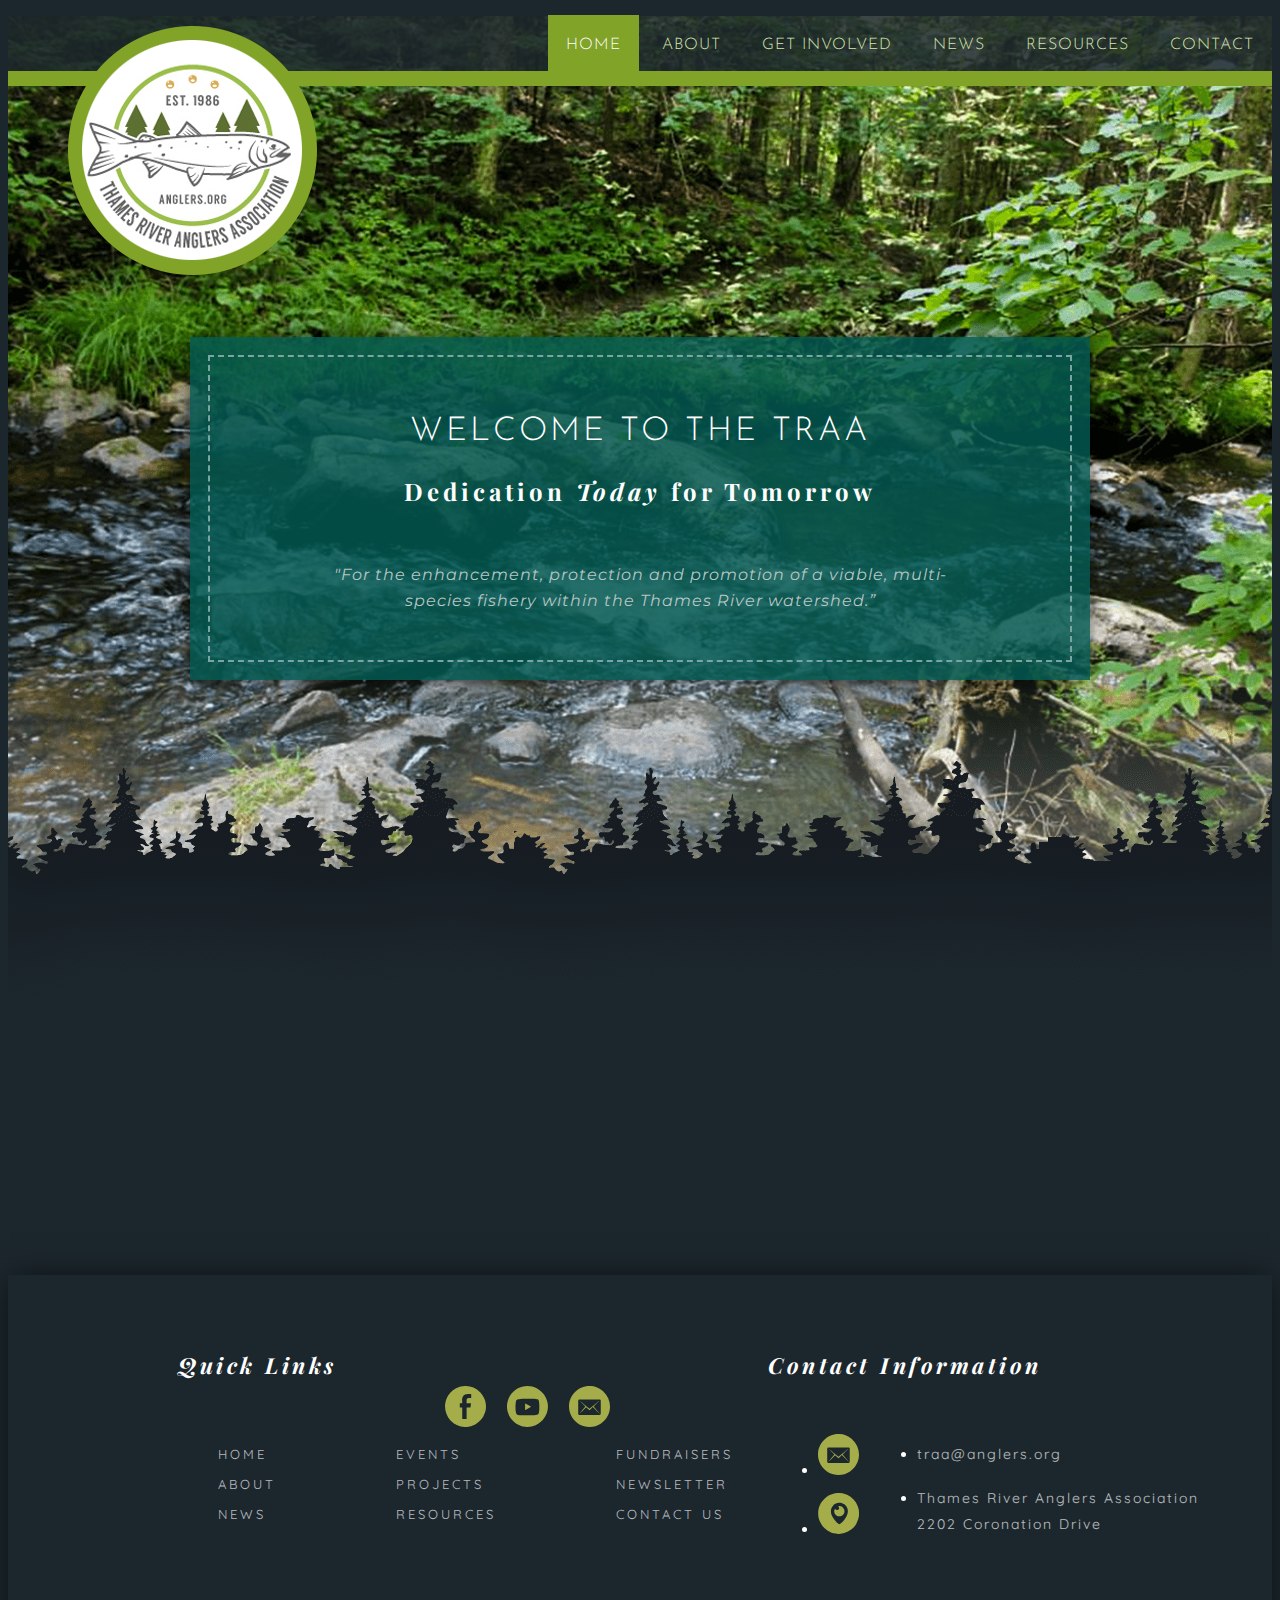
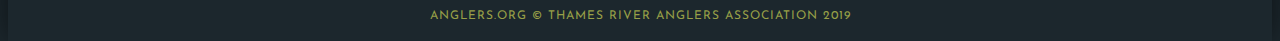
==== index.html @ 7fd0e1c6 "Merge pull request #3 from katehmay/dev.km.headerstyle" ====
<!DOCTYPE html>
<html lang="en">
<head>
  <meta charset="UTF-8">
  <meta name="viewport" content="width=device-width, initial-scale=1.0">
  <meta http-equiv="X-UA-Compatible" content="ie=edge">
  <title>Thames Rives Anglers Association</title>
  <link rel="stylesheet" href="css/reset.css">
  <link href="https://fonts.googleapis.com/css?family=Josefin+Sans:300,400|Montserrat:300,300i|Playfair+Display:400,400i|Quicksand&display=swap" rel="stylesheet">
  <link rel="stylesheet" href="css/main.css">
</head>
<body>
  <main id="wrapper">
    <header id="index-head">
      <div id="logo">
        <a href="index.html"><img src="images/anglers-logo.png" alt="Anglers logo"></a>
      </div>
      <nav id="mainnav">
        <ul>
          <li><a href="index.html" class="selected">HOME</a><li>
          <li><a href="about.html">ABOUT</a><li>
          <li><a href="get-involved.html">GET INVOLVED</a><li>
          <li><a href="news.html">NEWS</a><li>
          <li><a href="resources.html">RESOURCES</a><li>
          <li><a href="contact.html">CONTACT</a><li>
        </ul>
      </nav>

      <section id="tagline" class="clear">
        <article id="tagline-info">
          <h1>WELCOME TO THE TRAA</h1>
          <h2>Dedication <span class="h2-italics">Today</span> for Tomorrow</h2>
          <aside id="tag-body">
            <p>"For the enhancement, protection and promotion of a viable,
            multi-species fishery within the Thames River watershed.”</p>
          </aside>
        </article>
      </section>
    </head>

    <section id="nextdiv">
      <p class="hidden">
        DELETE MEEEEEEE  
      </p>
    </section>


    <footer id="footer" class="clear">
      <section id="footer-info">
        <section id="quicklinks">
          <h3>Quick Links</h3>
          <nav id="sub-social">
            <ul>
              <li><a href="https://www.facebook.com/groups/4TRAA/about/" target="_blank"><img src="images/social/sm-facebook.svg" alt="go to facebook page" width="41" height="41"></a></li>
              <li><a href="https://www.youtube.com/channel/UCSuwqQ-HzLQw-gylALz5YkA" target="_blank"><img src="images/social/sm-youtube.svg" alt="go to youtube page" width="41" height="41"></a></li>
              <li><a href="mailto: traa@anglers.org" target="_blank"><img src="images/social/sm-email.svg" alt="email us" width="41" height="41"></a></li>
            </ul>
          </nav>
          <nav id="sub-nav">
            <div id="sub-nav-1">
              <ul>
                <li><a href="index.html">HOME</a></li>
                <li><a href="about.html">ABOUT</a></li>
                <li><a href="news.html">NEWS</a></li>
              </ul>
            </div>
            <div id="sub-nav-2">
              <ul>
                <li><a href="#">EVENTS</a></li>
                <li><a href="get-involved.html">PROJECTS</a></li>
                <li><a href="resources.html">RESOURCES</a></li>
              </ul>
            </div>
            <div id="sub-nav-3">
              <ul>
                <li><a href="#">FUNDRAISERS</a></li>
                <li><a href="#">NEWSLETTER</a></li>
                <li><a href="contact.html">CONTACT US</a></li>
              </ul>
            </div>
          </nav>
        </section>
        <section id="sub-contact">
          <h3>Contact Information</h3>
          <div id="sub-contact-0">
            <div id="sub-contact-1">
              <ul>
                <li><a href="mailto: traa@anglers.org" target="_blank"><img src="images/social/sm-email.svg" height="41" width="41"></a></li>
                <li><a href="https://www.google.com/maps/place/790+Southdale+Rd+E,+London,+ON+N6E+1A8/@42.9455737,-81.2215785,17z/data=!3m1!4b1!4m5!3m4!1s0x882ef3b01c9e9983:0x84558efdb9f3a3a1!8m2!3d42.9455737!4d-81.2193898" target="blank"><img src="images/social/sm-address.svg" height="41" width="41"></a></li>
              </ul>
            </div>
            <div id="sub-contact-2">
              <ul>
                <li><p>traa@anglers.org</p></li>
                <li><p>Thames River Anglers Association<br>2202 Coronation Drive</p></li>
              </ul>
            </div>
          </div>
        </section>
      </section>
      <section id="copyright" class="clear">
        <p>ANGLERS.ORG © THAMES RIVER ANGLERS ASSOCIATION 2019</p>
      </section>

    </footer>
  </main>
  <script src="js/main.js"></script>
</body>
</html>
---- css/main.css ----
@import url('https://fonts.googleapis.com/css?family=Josefin+Sans:300,400|Montserrat:300,300i|Playfair+Display:400,400i|Quicksand&display=swap');

/*      DEFAULT STYLING      */

body{
font-family: 'Quicksand', sans-serif;
font-size:16px;
letter-spacing:1px;
line-height:26px;
background-color:#1c272d;
}

.hidden{
  visibility:hidden;
}

.clear {
  content: "";
  display: table;
  clear: both;
}

#wrapper{
  width:100%;
}

/*      MAIN TYPOGRAPHY STYLING      */

h1{
  text-align:center;
  font-family: 'Josefin Sans', sans-serif;
  color:#fff;
  font-size:33px;
  letter-spacing:3px;
  font-weight:300;
  padding-bottom:3px;
}

h2{
  text-align:center;
  font-family: 'Playfair Display', serif;
  font-size:24px;
  line-height:32px;
  letter-spacing:4px;
  color:#fff;
  padding-top:5px;
  padding-bottom:35px;
}

.h2-italics{font-style:italic;}

h3{
  font-family: 'Playfair Display', serif;
  color:#fff;
  font-size:22px;
  letter-spacing:3.5px;
  font-style:italic;
}

.drop-cap{
  font-family: 'Playfair Display', serif;
  color:#6a757b;
  font-size:88px;
  line-height:70px;
  float:left;
  margin:0 10px 0 0;
}

#mainnav a, #mainnav a:visited{
  font-family:'Josefin Sans', sans-serif;
  font-weight:300;
  color:#d8e7af;
  text-decoration:none;
  padding-top:22px;
  padding-bottom:18px;
  padding-left:18px;
  padding-right:18px;
  margin:0;
}

#mainnav a:hover{
  color:#fff;
  background-color:rgba(129, 163, 40, .65);
  transition: 0.5s;
}

#mainnav a.selected{
  color:#fff;
  background-color:#81a328;
}

#sub-nav a{
  text-decoration:none;
  font-size:13px;
  letter-spacing:3px;
  line-height:30px;
  color:#dfdfe0;
  opacity:0.8;
}

#sub-nav a:hover{
  opacity:1;
  transition:0.5s
}

/*      HEADER STYLING      */

#index-head{
  background-image:url('../images/index-header-img.png');
  background-position: center;
  background-repeat: no-repeat;
  background-size: cover;
  height:1055px;
}

#other-head{
  background-image:url('../images/other-header-img.png');
  background-position: center;
  background-repeat: no-repeat;
  background-size: cover;
  height:813px;
}

#logo{
  margin-top:10px;
  margin-left:60px;
  margin-bottom:55px;
  float:left;
}
#mainnav{
  height:55px;
  background-color: rgba(28, 39, 45, .85);
  border-bottom-style: solid;
  border-bottom-width:15px;
  border-bottom-color:#81a328;
}

#mainnav ul{
  text-align:right;
  padding-top:14px;
  padding-bottom:11px;
}

#mainnav li{
  display:inline;
}

#tagline{
  margin:0 auto;
  height:265px;
  width:900px;
  margin-bottom:95px;
  background-color:rgb(2, 87, 80, .85);
  -webkit-box-shadow: 0px 0px 20px -2px rgba(0,0,0,0.8);
  -moz-box-shadow: 0px 0px 20px -2px rgba(0,0,0,0.8);
  box-shadow: 0px 0px 20px -2px rgba(0,0,0,0.8);
}

#tagline-info{
  margin:18px;
  padding-top:40px;
  border-style:dashed;
  border-width:2px;
  border-color:#7aa5a2;
}

#tag-body{
  font-family:'Montserrat', sans-serif;
  font-style:italic;
  color:#b9c7c4;
  margin:0 auto;
  width:675px;
  text-align:center;
  padding-bottom:30px;
}

#nextdiv{
  height:500px;
}

#footer{
  width:100%;
  height:325px;
  background-color:#1c272d;
  -webkit-box-shadow: 0px 0px 30px -2px rgba(0,0,0,0.6);
  -moz-box-shadow: 0px 0px 30px -2px rgba(0,0,0,0.6);
  box-shadow: 0px 0px 30px -2px rgba(0,0,0,0.6);
}

#footer-info{  display:flex; }

#quicklinks{
  width:440px;
  margin-left:170px;
  margin-top:55px;
}

#sub-social{
  margin-top:-30px;
  float:right;
}

#sub-social li{
  display:inline;
  padding-right:8px;
  padding-left:8px;
}

#sub-social a:hover, #sub-contact a:hover{
  opacity:0.5;
  transition:0.5s;
}

#sub-nav{
  margin-top:45px;
  display:flex;
}

#sub-nav li{
  display:inline;
}

#sub-nav-1, #sub-nav-2{
  padding-right:80px;
}

#sub-contact{
  margin-top:55px;
  margin-left:150px;
}

#sub-contact-0{
  display:flex;
}

#sub-contact p{
  opacity:0.7;
}

#sub-contact-1 ul{
  margin-top:34px;
  margin-left:10px;
}
#sub-contact-0 ul{
  font-size:14px;
  letter-spacing:2px;
  color:#fff;
}

#sub-contact-2 ul{
  margin-top:41px;
  margin-left:18px;
}
#sub-contact-1 li{
  margin-bottom:10px;
}
#sub-contact-2 li{
  margin-bottom:18px;
}

#copyright{
  margin:0 auto;
  margin-top:35px;
  text-align:center;
  width:900px;
  font-family:'Josefin Sans', sans-serif;
  font-size:12px;
  color:#a5ad4b;
  opacity:0.9;
}
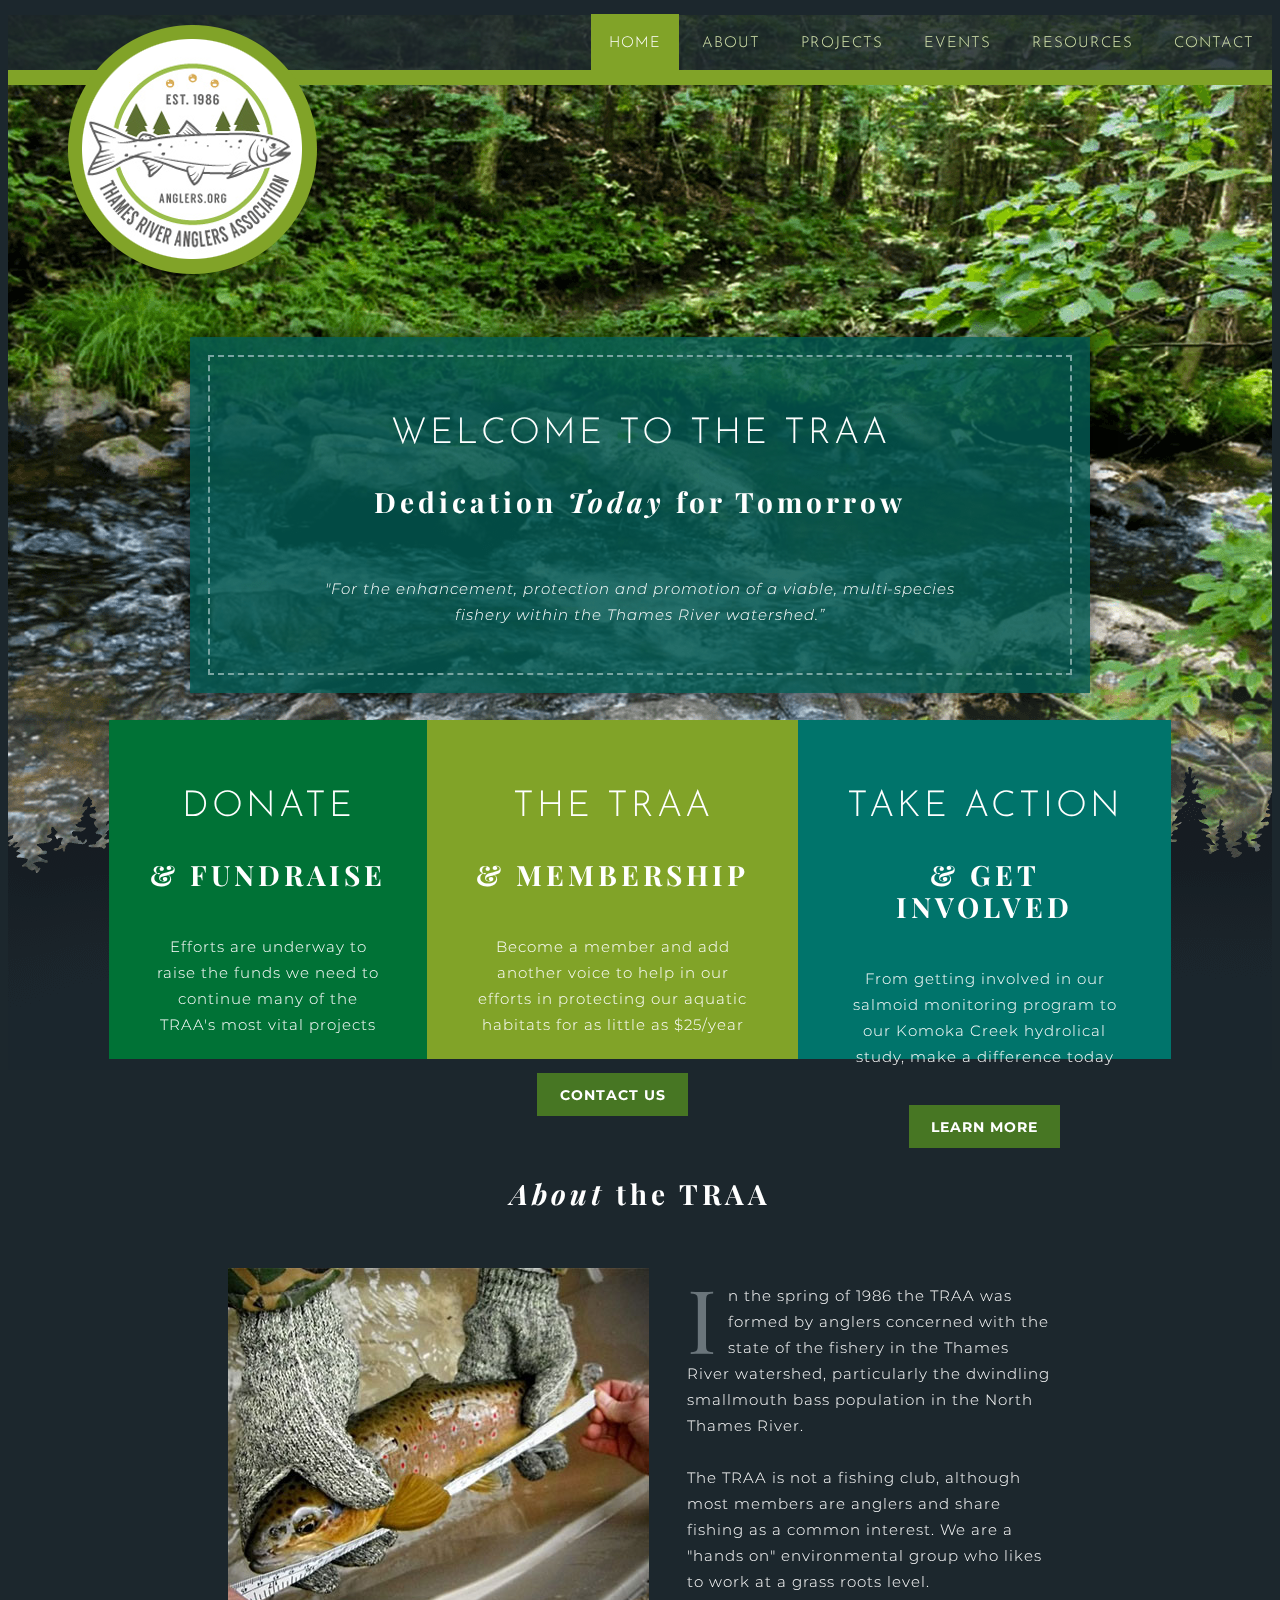
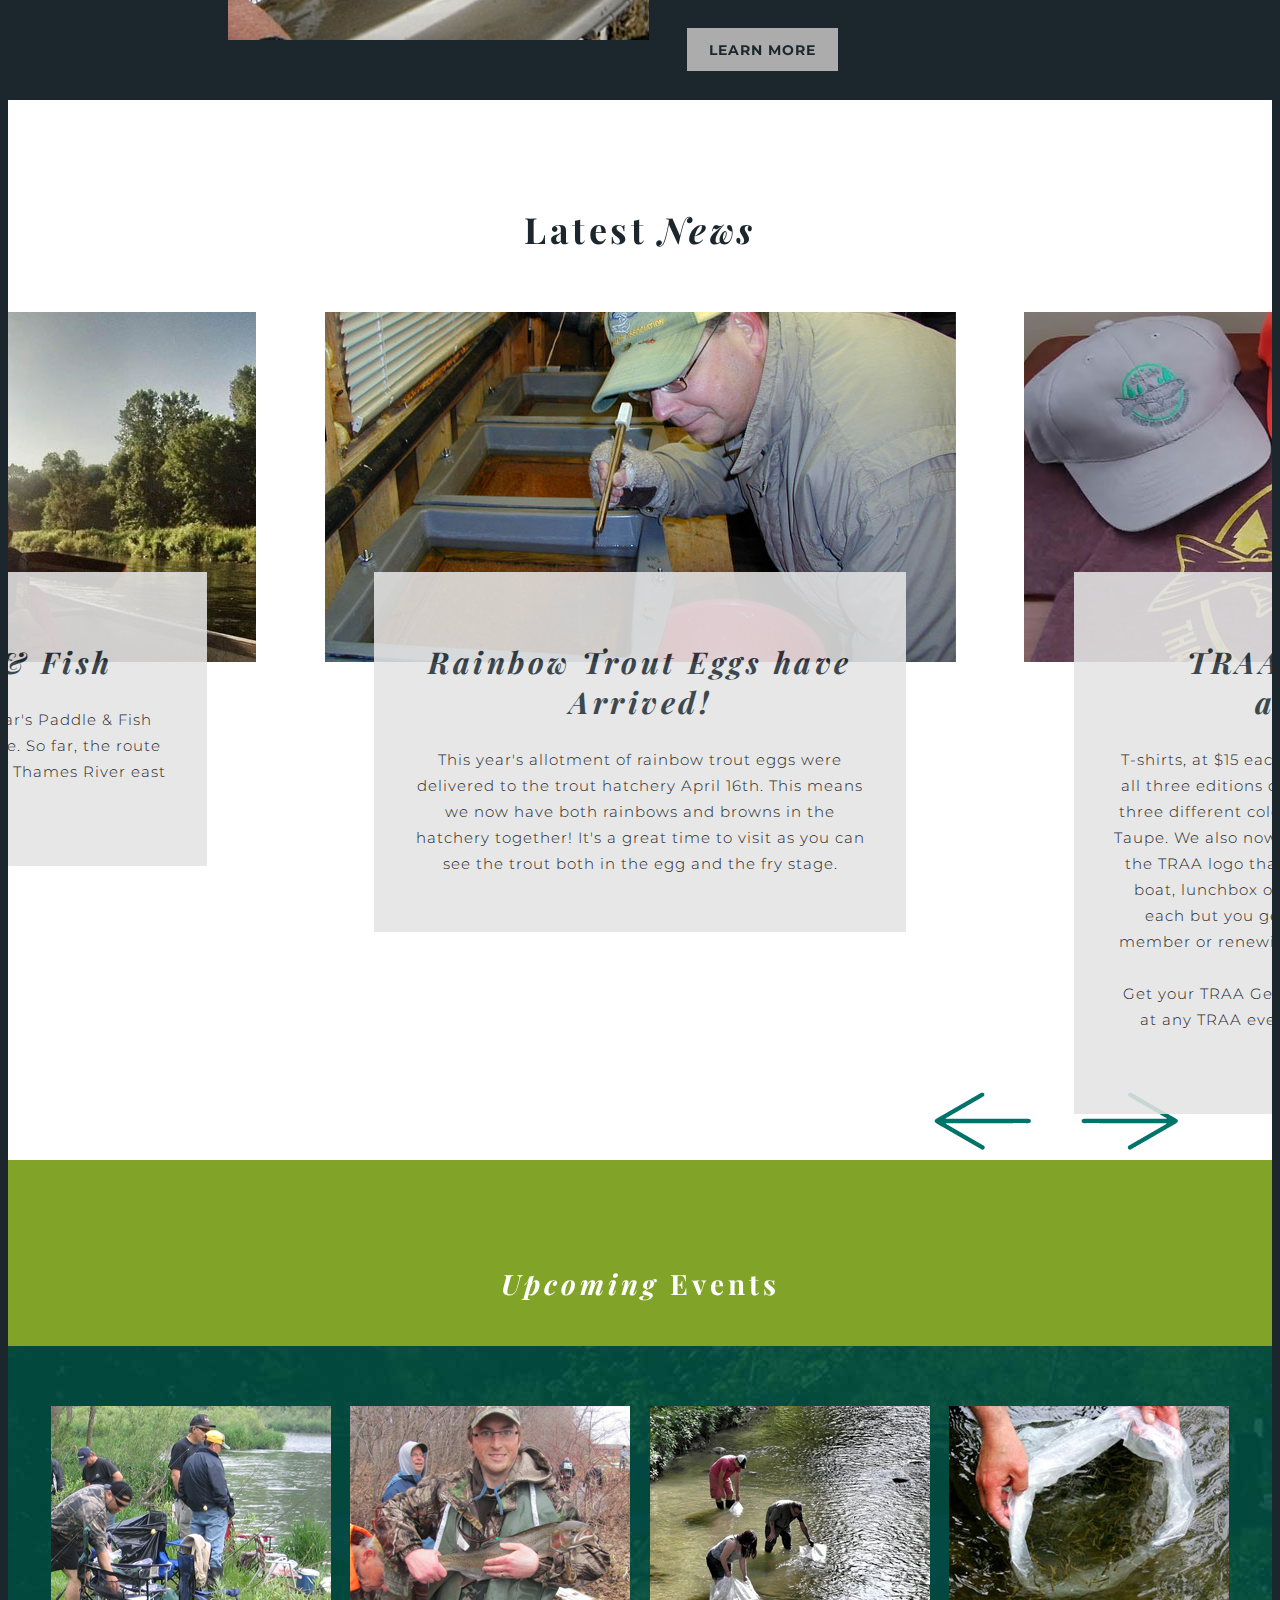
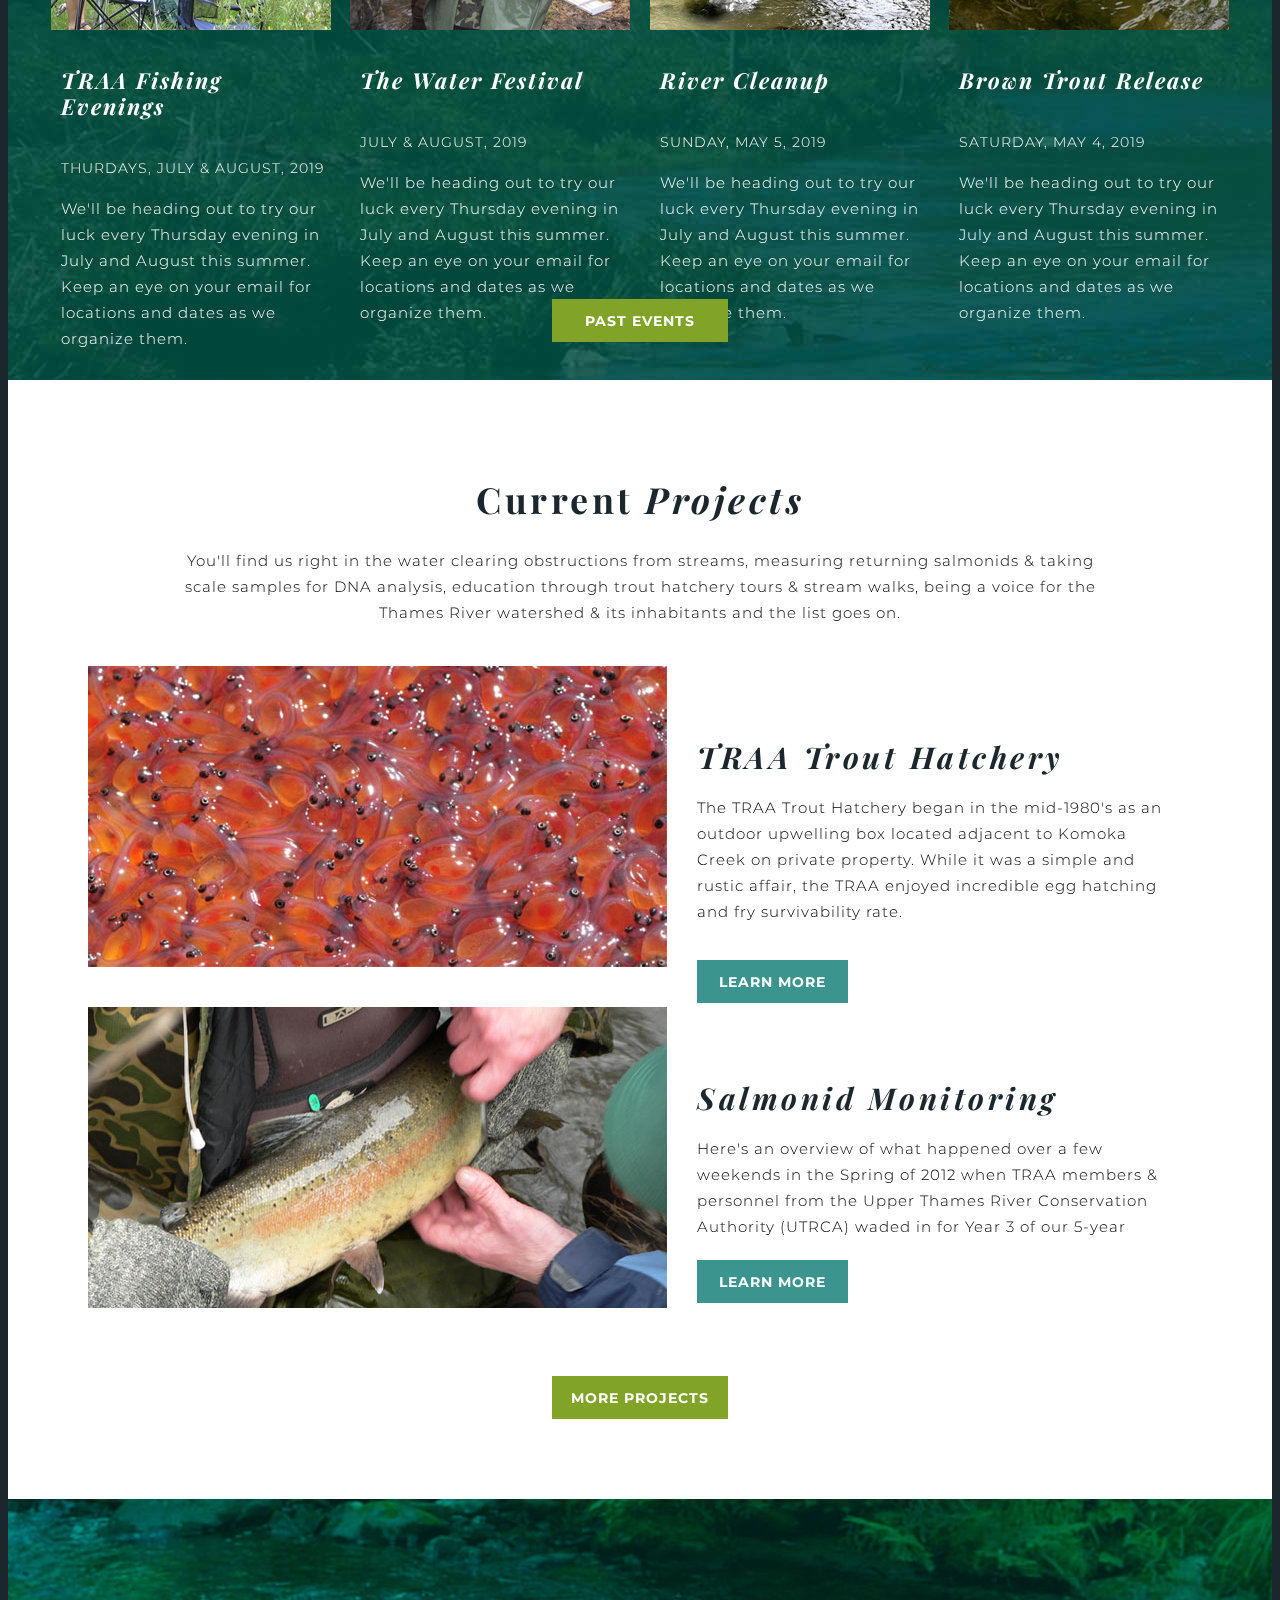
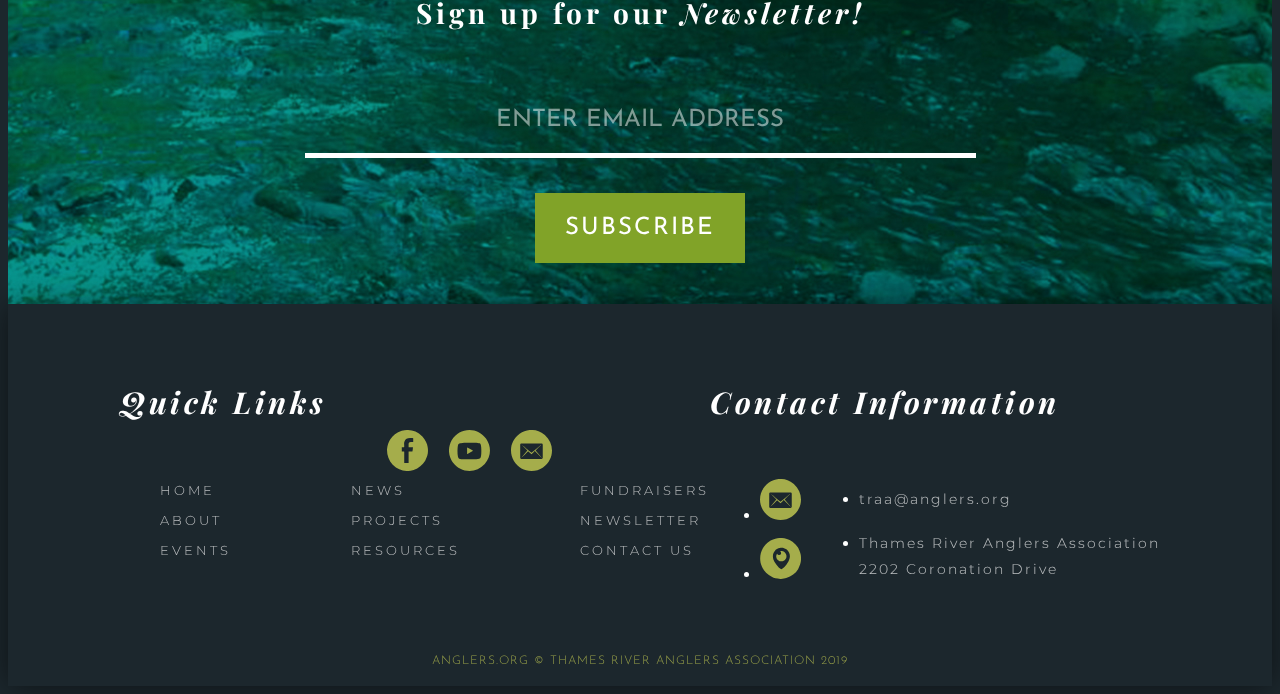
==== commit c67f79b7: "Coded the Index page" ====
--- a/index.html
+++ b/index.html
@@ -4,70 +4,284 @@
   <meta charset="UTF-8">
   <meta name="viewport" content="width=device-width, initial-scale=1.0">
   <meta http-equiv="X-UA-Compatible" content="ie=edge">
-  <title>Thames Rives Anglers Association</title>
+  <title>Thames River Anglers Association</title>
   <link rel="stylesheet" href="css/reset.css">
-  <link href="https://fonts.googleapis.com/css?family=Josefin+Sans:300,400|Montserrat:300,300i|Playfair+Display:400,400i|Quicksand&display=swap" rel="stylesheet">
+  <link href="https://fonts.googleapis.com/css?family=Josefin+Sans:300,400|Montserrat:300,300i,400|Playfair+Display:400,400i&display=swap" rel="stylesheet">
   <link rel="stylesheet" href="css/main.css">
-</head>
+</head> 
+
 <body>
   <main id="wrapper">
-    <header id="index-head">
-      <div id="logo">
-        <a href="index.html"><img src="images/anglers-logo.png" alt="Anglers logo"></a>
-      </div>
-      <nav id="mainnav">
-        <ul>
-          <li><a href="index.html" class="selected">HOME</a><li>
-          <li><a href="about.html">ABOUT</a><li>
-          <li><a href="get-involved.html">GET INVOLVED</a><li>
-          <li><a href="news.html">NEWS</a><li>
-          <li><a href="resources.html">RESOURCES</a><li>
-          <li><a href="contact.html">CONTACT</a><li>
+    <h1 class="hidden">Thames River Anglers Association</h1>
+    <div id="index-header-wrapper">
+      <header id="index-head">
+        <div id="logo">
+          <a href="index.html"><img src="images/anglers-logo.png" alt="Anglers logo"></a>
+        </div>
+        
+        <nav id="mainnav">
+        <h1 class="hidden">Navigation</h1>
+         <ul>
+          <li><a href="index.html" class="selected">HOME</a></li>
+          <li><a href="about.html">ABOUT</a></li>
+          <li><a href="projects.html">PROJECTS</a></li>
+          <li><a href="events.html">EVENTS</a></li>
+          <li><a href="resources.html">RESOURCES</a></li>
+          <li><a href="contact.html">CONTACT</a></li>
         </ul>
       </nav>
 
       <section id="tagline" class="clear">
+        <h1 class="hidden">Welcome Section</h1>
         <article id="tagline-info">
           <h1>WELCOME TO THE TRAA</h1>
           <h2>Dedication <span class="h2-italics">Today</span> for Tomorrow</h2>
-          <aside id="tag-body">
-            <p>"For the enhancement, protection and promotion of a viable,
-            multi-species fishery within the Thames River watershed.”</p>
-          </aside>
-        </article>
-      </section>
-    </head>
-
-    <section id="nextdiv">
-      <p class="hidden">
-        DELETE MEEEEEEE  
-      </p>
-    </section>
-
+              <aside id="tag-body">
+                <h1 class="hidden">TRAA tagline</h1>
+                <p>"For the enhancement, protection and promotion of a viable,
+                multi-species fishery within the Thames River watershed.”</p>
+              </aside>
+          </article>
+      </section>
+      </header>
+    </div>
+    
+    <section id="call-to-action">
+      <h1 class="hidden">Call to Action</h1>
+      <section class="call-to-action-Cont" id="cta-donate">
+          <h1>DONATE</h1>
+          <h2>& FUNDRAISE</h2>
+          <p>Efforts are underway to raise the funds we need to continue many of the TRAA's most vital projects</p>
+        </section>
+
+        <section class="call-to-action-Cont" id="cta-membership">
+          <h1>THE TRAA</h1>
+          <h2>& MEMBERSHIP</h2>
+          <p>Become a member and add another voice to help in our efforts in protecting our aquatic habitats for as little as $25/year</p>
+          <button class="button cta-button">
+            <a href="contact.html">CONTACT US</a>
+          </button>
+       </section>
+
+        <section class="call-to-action-Cont" id="cta-involvement">
+          <h1>TAKE ACTION</h1>
+          <h2>& GET INVOLVED</h2>
+          <p>From getting involved in our salmoid monitoring program to our Komoka Creek hydrolical study, make a difference today</p>
+          <button class="button cta-button">
+            <a href="projects.html">LEARN MORE</a>
+          </button>
+        </section>
+    </section>
+
+  <section id="about">
+    <h2><span class="h2-italics">About</span> the TRAA</h2>
+    <div class="about-Cont">
+      <div class="about-img">
+        <img src="images/index/index-about-section.jpg" alt="thames river anglers association - fish being measured">
+      </div>
+      <div class="about-txt">
+        <p><span class="drop-cap">I</span>n the spring of 1986 the TRAA was formed by anglers concerned with the state of the fishery in the Thames River watershed, particularly the dwindling smallmouth bass population in the North Thames River.
+
+        <br><br>The TRAA is not a fishing club, although most members are anglers and share fishing as a common interest. We are a "hands on" environmental group who likes to work at a grass roots level.
+        </p>
+
+        <button class="button" id="about-button">
+          <a href="about.html">LEARN MORE</a>
+        </button>
+      </div>
+    </div>
+  </section>
+
+  <section id="news">
+    <h3>Latest <span class="h2-italics">News</span></h3>
+    <div class="news-Container">
+      <section class="news-Content">
+        <div class="news-img">
+          <img src="images/index/index-news-paddle.jpg" alt="TRAA Paddle & Fish">
+        </div>
+        <div class="news-txt">
+          <h4>TRAA Paddle & Fish</h4>
+          <p>We've picked the date for this year's Paddle & Fish but have yet to decide on the route. So far, the route with the most support is the South Thames River east of London.</p>
+        </div>
+      </section>
+
+      <section class="news-Content">
+        <div class="news-img">  
+          <img src="images/index/index-news-trout.jpg" alt="TRAA Rainbow Trout Eggs">
+        </div>
+        <div class="news-txt">
+          <h4>Rainbow Trout Eggs have Arrived!</h4>
+          <p>This year's allotment of rainbow trout eggs were delivered to the trout hatchery April 16th. This means we now have both rainbows and browns in the hatchery together! It's a great time to visit as you can see the trout both in the egg and the fry stage. </p>
+        </div>
+      </section>
+
+      <section class="news-Content">
+        <div class="news-img">
+          <img src="images/index/index-news-merch.jpg" alt="TRAA Merchandise of caps and shirts">
+        </div>
+        <div class="news-txt">
+          <h4>TRAA Gear is now available!</h4>
+          <p>T-shirts, at $15 each, are almost sold out! Meanwhile, all three editions of hats at $15 each, are available in three different colours : Clay Grey, Burnt Orange and Taupe. We also now have some nice stickers featuring the TRAA logo that you can display on your vehicle, boat, lunchbox or wherever you like. These are $2 each but you get one for joining the TRAA as a member or renewing an existing TRAA membership.
+
+          <br><br>Get your TRAA Gear (makes a great Christmas gift!) at any TRAA event, such as this coming General Meeting.</p>
+        </div>
+      </section>
+    </div>
+
+    <section id="news-Navigation">
+      <h1 class="hidden">News Navigation</h1>
+      <div class="leftArrow">
+        <img src="images/arrow-left.png" alt="left arrow">
+      </div>
+      <div class="rightArrow">  
+        <img src="images/arrow-right.png" alt="right arrow">
+      </div>
+    </section>
+  </section>
+
+  
+  <section id="events-home">
+    <h1 class="hidden">Events Section</h1>
+    <section class="events-home-title">
+      <h2><span class="h2-italics">Upcoming</span> Events</h2>
+    </section>
+
+    <div class="events-home-Container">
+      <section class="events-home-Content">
+        <div class="events-home-img">
+          <img src="images/index/index-events-fisheve.jpg" alt="TRAA Fishing Evenings">
+        </div>
+        <h5>TRAA Fishing Evenings</h5>
+        <aside class="events-home-aside">
+          <h1 class="hidden">Aside - Date</h1>
+          THURDAYS, JULY & AUGUST, 2019
+        </aside>
+        <p>We'll be heading out to try our luck every Thursday evening in July and August this summer. Keep an eye on your email for locations and dates as we organize them.</p>
+      </section>
+
+      <section class="events-home-Content">
+        <div class="events-home-img">
+          <img src="images/index/index-events-waterfest.jpg" alt="TRAA man holding fish up">
+        </div>
+        <h5>The Water Festival</h5>
+        <aside class="events-home-aside">
+          <h1 class="hidden">Aside - Date</h1>
+          JULY & AUGUST, 2019
+        </aside>
+        <p>We'll be heading out to try our luck every Thursday evening in July and August this summer. Keep an eye on your email for locations and dates as we organize them.</p>
+      </section>
+
+      <section class="events-home-Content">
+        <div class="events-home-img">
+          <img src="images/index/index-events-cleanup.jpg" alt="TRAA Cleaning Up the River">
+        </div>
+        <h5>River Cleanup</h5>
+        <aside class="events-home-aside">
+          <h1 class="hidden">Aside - Date</h1>
+          SUNDAY, MAY 5, 2019
+        </aside>
+        <p>We'll be heading out to try our luck every Thursday evening in July and August this summer. Keep an eye on your email for locations and dates as we organize them.</p>
+      </section>
+
+      <section class="events-home-Content">
+        <div class="events-home-img">
+          <img src="images/index/index-events-release.jpg" alt="TRAA Brown trout being released">
+        </div>
+        <h5>Brown Trout Release</h5>
+        <aside class="events-home-aside">
+          <h1 class="hidden">Aside - Date</h1>
+          SATURDAY, MAY 4, 2019
+        </aside>
+        <p>We'll be heading out to try our luck every Thursday evening in July and August this summer. Keep an eye on your email for locations and dates as we organize them.</p>
+      </section>
+    </div>
+
+      <div class="events-home-button">
+        <button class="button" id="events-button">
+          <a href="events.html">PAST EVENTS</a>
+        </button>
+      </div>
+  </section>
+
+  <section id="projects-home">
+    <h1 class="hidden">Projects Section</h1>
+    <section class="projects-home-info">
+      <h3>Current <span class="h2-italics">Projects</span> <span class="hidden">Info</span></h3>
+      <p>You'll find us right in the water clearing obstructions from streams, measuring returning salmonids & taking scale samples for DNA analysis, education through trout hatchery tours & stream walks, being a voice for the Thames River watershed & its inhabitants and the list goes on.</p>
+    </section>
+
+    <div class="projects-home-Container">
+      <section class="projects-home-Content">
+        <div class="projects-home-img">
+          <img src="images/index/index-project-trout.jpg" alt="A close up of trout">
+        </div>
+        <div class="projects-home-txt">
+          <h4>TRAA Trout Hatchery</h4>
+          <p>The TRAA Trout Hatchery began in the mid-1980's as an outdoor upwelling box located adjacent to Komoka Creek on private property. While it was a simple and rustic affair, the TRAA enjoyed incredible egg hatching and fry survivability rate.</p>
+          <button class="button project-learnmore">
+            <a href="projects.html">LEARN MORE</a>
+          </button>
+        </div>
+      </section>
+
+      <section class="projects-home-Content">
+        <div class="projects-home-img">
+          <img src="images/index/index-project-salmonid.jpg" alt="Holding a salmonid for monitoring">
+        </div>
+        <div class="projects-home-txt">
+          <h4>Salmonid Monitoring</h4>
+          <p>Here's an overview of what happened over a few weekends in the Spring of 2012 when TRAA members & personnel from the Upper Thames River Conservation Authority (UTRCA) waded in for Year 3 of our 5-year 
+          <button class="button project-learnmore">
+            <a href="projects.html">LEARN MORE</a>
+          </button>
+        </div>
+      </section>
+    </div>
+
+    <section class="projects-home-button">
+      <h1 class="hidden">Projects Button</h1>
+      <button class="button" id="projects-button">
+        <a href="projects.html">MORE PROJECTS</a>
+      </button>
+    </section>
+  </section>
+
+  <section id="newsletter-signup">
+    <h1 class="hidden">Newsletter Sign-up Section</h1>
+    <div class="newsletter-signup-Container">
+      <h2>Sign up for our <span class="h2-italics">Newsletter!</span></h2>
+      <input type="email" name="newsletteremail" placeholder="ENTER EMAIL ADDRESS">
+      <input type="submit" value="SUBSCRIBE">
+    </div>
+  </section>
 
     <footer id="footer" class="clear">
+      <h1 class="hidden">Footer</h1>
       <section id="footer-info">
+        <h1 class="hidden">Footer Information</h1>
         <section id="quicklinks">
           <h3>Quick Links</h3>
           <nav id="sub-social">
+            <h1 class="hidden">Social Footer Nav</h1>
             <ul>
               <li><a href="https://www.facebook.com/groups/4TRAA/about/" target="_blank"><img src="images/social/sm-facebook.svg" alt="go to facebook page" width="41" height="41"></a></li>
               <li><a href="https://www.youtube.com/channel/UCSuwqQ-HzLQw-gylALz5YkA" target="_blank"><img src="images/social/sm-youtube.svg" alt="go to youtube page" width="41" height="41"></a></li>
-              <li><a href="mailto: traa@anglers.org" target="_blank"><img src="images/social/sm-email.svg" alt="email us" width="41" height="41"></a></li>
+              <li><a href="mailto:traa@anglers.org" target="_blank"><img src="images/social/sm-email.svg" alt="email us" width="41" height="41"></a></li>
             </ul>
           </nav>
           <nav id="sub-nav">
+            <h1 class="hidden">Pages Footer Nav</h1>
             <div id="sub-nav-1">
               <ul>
                 <li><a href="index.html">HOME</a></li>
                 <li><a href="about.html">ABOUT</a></li>
-                <li><a href="news.html">NEWS</a></li>
+                <li><a href="events.html">EVENTS</a></li>
               </ul>
             </div>
             <div id="sub-nav-2">
               <ul>
-                <li><a href="#">EVENTS</a></li>
-                <li><a href="get-involved.html">PROJECTS</a></li>
+                <li><a href="#">NEWS</a></li>
+                <li><a href="projects.html">PROJECTS</a></li>
                 <li><a href="resources.html">RESOURCES</a></li>
               </ul>
             </div>
@@ -85,8 +299,8 @@
           <div id="sub-contact-0">
             <div id="sub-contact-1">
               <ul>
-                <li><a href="mailto: traa@anglers.org" target="_blank"><img src="images/social/sm-email.svg" height="41" width="41"></a></li>
-                <li><a href="https://www.google.com/maps/place/790+Southdale+Rd+E,+London,+ON+N6E+1A8/@42.9455737,-81.2215785,17z/data=!3m1!4b1!4m5!3m4!1s0x882ef3b01c9e9983:0x84558efdb9f3a3a1!8m2!3d42.9455737!4d-81.2193898" target="blank"><img src="images/social/sm-address.svg" height="41" width="41"></a></li>
+                <li><a href="mailto:traa@anglers.org" target="_blank"><img src="images/social/sm-email.svg" height="41" width="41" alt="email icon"></a></li>
+                <li><a href="https://www.google.com/maps/place/790+Southdale+Rd+E,+London,+ON+N6E+1A8/@42.9455737,-81.2215785,17z/data=!3m1!4b1!4m5!3m4!1s0x882ef3b01c9e9983:0x84558efdb9f3a3a1!8m2!3d42.9455737!4d-81.2193898" target="blank"><img src="images/social/sm-address.svg" alt="location icon" height="41" width="41"></a></li>
               </ul>
             </div>
             <div id="sub-contact-2">
@@ -99,9 +313,9 @@
         </section>
       </section>
       <section id="copyright" class="clear">
+        <h1 class="hidden">Copyright</h1>
         <p>ANGLERS.ORG © THAMES RIVER ANGLERS ASSOCIATION 2019</p>
       </section>
-
     </footer>
   </main>
   <script src="js/main.js"></script>
--- a/css/main.css
+++ b/css/main.css
@@ -1,18 +1,17 @@
-@import url('https://fonts.googleapis.com/css?family=Josefin+Sans:300,400|Montserrat:300,300i|Playfair+Display:400,400i|Quicksand&display=swap');
+@import url('https://fonts.googleapis.com/css?family=Josefin+Sans:300,400|Montserrat:300,300i,700|Playfair+Display:300,300i,400,400i&display=swap');
 
 /*      DEFAULT STYLING      */
 
 body{
-font-family: 'Quicksand', sans-serif;
-font-size:16px;
+font-family: 'Montserrat', sans-serif;
+font-size:15px;
+font-weight:300;
 letter-spacing:1px;
 line-height:26px;
 background-color:#1c272d;
 }
 
-.hidden{
-  visibility:hidden;
-}
+.hidden{ display:none; }
 
 .clear {
   content: "";
@@ -20,9 +19,7 @@
   clear: both;
 }
 
-#wrapper{
-  width:100%;
-}
+#wrapper{ width:100%; background-color:#fff;}
 
 /*      MAIN TYPOGRAPHY STYLING      */
 
@@ -30,16 +27,16 @@
   text-align:center;
   font-family: 'Josefin Sans', sans-serif;
   color:#fff;
-  font-size:33px;
+  font-size:36px;
   letter-spacing:3px;
   font-weight:300;
-  padding-bottom:3px;
+  padding-bottom:10px;
 }
 
 h2{
   text-align:center;
   font-family: 'Playfair Display', serif;
-  font-size:24px;
+  font-size:28px;
   line-height:32px;
   letter-spacing:4px;
   color:#fff;
@@ -47,14 +44,23 @@
   padding-bottom:35px;
 }
 
-.h2-italics{font-style:italic;}
+.h2-italics{ font-style:italic; }
 
 h3{
+  text-align:center;
   font-family: 'Playfair Display', serif;
-  color:#fff;
-  font-size:22px;
+  color:#1c272d;
+  font-size:36px;
+  letter-spacing:3.5px;
+}
+
+h4{
+  font-family: 'Playfair Display', serif;
+  color:#1c272d;
+  font-size:30px;
   letter-spacing:3.5px;
   font-style:italic;
+  margin-bottom:25px;
 }
 
 .drop-cap{
@@ -66,28 +72,819 @@
   margin:0 10px 0 0;
 }
 
+.aside-txt{
+  color:#fff;
+  font-size:18px;
+  font-family:'Montserrat', sans-serif;
+  font-style:italic;
+  letter-spacing:2px;
+  line-height:29px;
+}
+
+a, a:link, a:visited, a:hover{ color:#71bdb6; text-decoration:none; }
+
+.traa-button{
+  margin-top:25px;
+  margin-bottom:25px;
+  width:130px;
+  height:35px;
+  background-color:#81a328;
+  font-family:'Montserrat', sans-serif;
+  font-size:14px;
+  font-weight:700;
+  letter-spacing:1px;
+  border:none;
+  color:#fff;
+}
+
+.traa-button:hover{ transition:0.5s; background-color:#01675f; }
+
+.newsletter-button{
+  margin-top:25px;
+  margin-bottom:25px;
+  width:210px;
+  height:70px;
+  background-color:#81a328;
+  font-family:'Josefin Sans', sans-serif;
+  font-size:24px;
+  letter-spacing:2px;
+  border:none;
+  color:#fff;
+}
+
+.newsletter-button:hover{ transition:0.5s; background-color:#01675f; }
+
+/*              MAIN HEADER HERE               */
+
+#index-head{
+  background-image:url('../images/index-header-img.png');
+  background-position: center;
+  background-repeat: no-repeat;
+  background-size: cover;
+  height:1055px;
+}
+
+#other-head{
+  background-image:url('../images/other-header-img.png');
+  background-position: center;
+  background-repeat: no-repeat;
+  background-size: cover;
+}
+
+#index-header-wrapper { background-color:#1c272d; }
+
+#header-wrapper{ background-color:#192228; padding-bottom:100px; }
+
+#logo{ margin:10px 0 55px 60px; float:left; }
+
+#mainnav{
+  height:55px;
+  background-color: rgba(28, 39, 45, .85);
+  border-bottom-style: solid;
+  border-bottom-width:15px;
+  border-bottom-color:#81a328;
+}
+
 #mainnav a, #mainnav a:visited{
   font-family:'Josefin Sans', sans-serif;
   font-weight:300;
   color:#d8e7af;
   text-decoration:none;
-  padding-top:22px;
-  padding-bottom:18px;
-  padding-left:18px;
-  padding-right:18px;
+  padding:22px 18px 19px 18px;
   margin:0;
+  opacity:1;
 }
 
 #mainnav a:hover{
   color:#fff;
-  background-color:rgba(129, 163, 40, .65);
+  background-color:rgba(129, 163, 40, .85);
   transition: 0.5s;
 }
 
-#mainnav a.selected{
-  color:#fff;
+#mainnav a.selected{ color:#fff; background-color:#81a328; }
+
+#mainnav ul{
+  text-align:right;
+  padding-top:14px;
+  padding-bottom:11px;
+}
+
+#mainnav li{ display:inline; }
+
+#page-info-bg{
+  margin:0 auto;
+  width:900px;
+  background-color:rgb(2, 87, 80, .85);
+  -webkit-box-shadow: 0px 0px 20px -2px rgba(0,0,0,0.8);
+  -moz-box-shadow: 0px 0px 20px -2px rgba(0,0,0,0.8);
+  box-shadow: 0px 0px 20px -2px rgba(0,0,0,0.8);
+}
+
+#page-info{
+  margin:18px;
+  padding-top:40px;
+  border-style:dashed;
+  border-width:2px;
+  border-color:#7aa5a2;
+}
+
+#page-body{
+  font-family:'Montserrat', sans-serif;
+  font-style:italic;
+  color:#b9c7c4;
+  margin:0 auto;
+  width:675px;
+  text-align:center;
+  padding-bottom:30px;
+}
+
+#tagline{
+  margin:0 auto;
+  height:265px;
+  width:900px;
+  margin-bottom:95px;
+  background-color: #cccccc;
+  background-color:rgb(2, 87, 80, .85);
+  -webkit-box-shadow: 0px 0px 20px -2px rgba(0,0,0,0.8);
+  -moz-box-shadow: 0px 0px 20px -2px rgba(0,0,0,0.8);
+  box-shadow: 0px 0px 20px -2px rgba(0,0,0,0.8);
+}
+
+#tagline-info{
+  margin:18px;
+  padding-top:40px;
+  border-style:dashed;
+  border-width:2px;
+  border-color:#7aa5a2;
+}
+
+#tag-body{
+  font-family:'Montserrat', sans-serif;
+  font-style:italic;
+  /*color:#b9c7c4;*/
+  color: #fff;
+  margin:0 auto;
+  width:675px;
+  text-align:center;
+  padding-bottom:30px;
+}
+
+#nextdiv{ height:500px; }
+
+/*          HOME PAGE STARTS HERE        */
+/*          CALL TO ACTION               */
+#call-to-action {
+  width: 1062px;
+  height: 339px;
+  position: absolute;
+  left: 0;
+  right: 0;
+  margin-left: auto;
+  margin-right: auto;
+  margin-top: -350px;
+  display: flex;
+  flex-direction: row;
+}
+
+.call-to-action-Cont {
+  padding-top: 50px;
+  padding-bottom: 20px;
+  padding-left: 40px;
+  padding-right: 40px;
+  text-align: center;
+}
+
+.call-to-action-Cont h2 {
+  padding-bottom: 20px !important;
+}
+
+.call-to-action-Cont p {
+  color: #ffffff;
+}
+
+.call-to-action p {
+  text-align: center;
+}
+
+#cta-donate {
+  background-color: #007236;
+}
+
+#cta-membership {
+  background-color: #81a328;
+}
+
+#cta-involvement {
+  background-color: #00746b;
+}
+
+.button {
+  width: 151px;
+  height: 43px;
+  margin: 0 auto;
+  margin-top: 20px;
+  background-color: #acacac;
+  border: none;
+}
+
+.button a {
+  font-family: 'Montserrat', sans-serif;
+  font-size: 14px;
+  font-weight: 700;
+  line-height: 26px;
+  letter-spacing: 1px;
+  text-decoration: none;
+  color: #ffffff;
+  border: 0 !important;
+  outline: 0;
+}
+
+.cta-button {
+  background-color: #477623;
+}
+/*          ABOUT SECTION               */
+#about {
+  width: 100%;
+  height: 550px;
+  padding-top: 80px;
+  background-color: #1c272d;
+}
+
+.about-Cont {
+  width: 824px;
+  height: 371px;
+  margin: 0 auto;
+  display: flex;
+  flex-direction: row;
+  justify-content: space-between;
+}
+
+.about-img {
+  width: 421px;
+  height: 372px;
+  background-color: #dcdcdc;
+}
+
+.about-txt {
+  width: 365px;
+  height: 304px;
+}
+
+.about-txt p {
+  color: #ffffff;
+}
+
+/*.about-txt p:first-letter {
+  color: #cccccc;
+  font-size: 88px;
+  font-family: 'Playfair Display', serif;
+  line-height: 60px;
+}*/
+
+#about-button {
+  margin-top: 18px;
+}
+
+#about-button a {
+  color: #1c272d;
+}
+
+/*          LATEST NEWS SECTION               */
+#news {
+  height: 980px;
+  width: 100%;
+  padding-top: 80px;
+  overflow: auto;
+  background-color: #ffffff;
+}
+
+.news-Container {
+  width: 2030px;
+  height: 780px;
+  display: flex;
+  flex-direction: row;
+  justify-content: space-between;
+  padding-left: 30px;
+  padding-right: 30px;
+  margin: 0 auto;
+  margin-top: 70px;
+  margin-left: 50%;
+  transform: translateX(-50%);
+}
+
+.news-Content {
+  width: 631px;
+  min-height: 519px;
+  position: relative;
+}
+
+.news-img {
+  width: 631px;
+  height: 350px;
+  background-color: #dcdcdc;
+}
+
+.news-txt {
+  width: 532px;
+  min-height: 268px;
+  position: absolute;
+  left: 0;
+  right: 0;
+  margin-left: auto;
+  margin-right: auto;
+  margin-top: -90px;
+  padding: 30px 40px 40px 40px;
+  -webkit-box-sizing: border-box; /* Safari/Chrome, other WebKit */
+  -moz-box-sizing: border-box;    /* Firefox, other Gecko */
+  box-sizing: border-box;         /* Opera/IE 8+ */
+  background-color: #e4e4e4;
+  opacity: 0.88;
+  text-align: center;
+}
+
+.news-txt h4 {
+  color: #232f36;
+  line-height: 40px;
+}
+
+#news-Navigation {
+  width: 1076px;
+  margin: 0 auto;
+  display: flex;
+  flex-direction: row;
+  justify-content: flex-end;
+}
+
+.leftArrow {
+  margin-right: 50px;
+}
+
+/*.leftArrow, .rightArrow {
+  width: 96px;
+  height: 61px;
+}*/
+
+/*          UPCOMING EVENTS SECTION               */
+#events-home {
+  width: 100%;
+  height: 820px;
+  background: url('../images/index/index-events-section.jpg');
+}
+
+.events-home-title {
+  height: 36px;
+  background-color: #81a328;
+  padding-top: 80px;
+  padding-bottom: 70px;
+}
+
+.events-home-Container {
+  width: 1178px;
+  height: 483px;
+  margin: 0 auto;
+  margin-top: 30px;
+  margin-bottom: 30px;
+  display: flex;
+  flex-direction: row;
+  justify-content: space-between;
+}
+
+.events-home-Content {
+  width: 280px;
+  height: 483px;
+  margin-top: 30px;
+  color: #ffffff;
+}
+
+.events-home-Content p {
+  margin-left: 10px;
+}
+
+.events-home-Content h5 {
+  margin-left: 10px;
+  color: #ffffff;
+  font-family: 'Playfair Display', serif;
+  font-size: 22px;
+  font-style: italic;
+  letter-spacing: 2px;
+}
+
+.events-home-aside {
+  color: #ffffff;
+  font-size:14px;
+  margin-bottom:15px;
+  margin-left: 10px;
+}
+
+.events-home-img {
+  width: 280px;
+  height: 224px;
+  background-color: #dcdcdc;
+  margin-bottom: 13px;
+}
+
+.events-home-button {
+  text-align: center;
+  margin-top: 30px;
+}
+
+#events-button {
+  width: 176px;
+  height: 43px;
+  margin: 0 auto;
+  margin-top: 10px;
+  background-color: #81a328;
+}
+
+#events-home-button a {
+  text-align: center;
+}
+
+/*          CURRENT PROJECTS SECTION               */
+#projects-home {
+  width: 100%;
+  background-color: #ffffff;
+  padding-top: 70px;
+}
+
+.projects-home-info {
+  width: 940px;
+  margin: 0 auto;
+}
+
+.projects-home-info p {
+  text-align: center;
+  margin-top: 30px;
+}
+
+.projects-home-Container {
+  width: 1104px;
+  height: 660px;
+  margin: 0 auto;
+  padding-bottom: 40px;
+}
+
+.projects-home-Content {
+  margin-top: 40px;
+  display: flex;
+  flex-direction: row;
+  justify-content: space-between;
+  align-items: center;
+}
+
+.projects-home-img {
+  width: 579px;
+  height: 301px;
+  background-color: #cdcdcd;
+}
+
+.projects-home-txt {
+  width: 558px;
+  height: 264px;
+  padding-top: 20px;
+  padding-bottom: 30px;
+  padding-left: 30px;
+  padding-right: 30px;
+  -webkit-box-sizing: border-box; /* Safari/Chrome, other WebKit */
+  -moz-box-sizing: border-box;    /* Firefox, other Gecko */
+  box-sizing: border-box;         /* Opera/IE 8+ */
+}
+
+.project-learnmore {
+  background-color: #3b948d;
+}
+
+.projects-home-button {
+  width: 100%;
+  margin: 0 auto;
+  text-align: center;
+  padding-bottom: 80px;
+}
+
+#projects-button {
+  width: 176px;
+  height: 43px;
+  margin: 0 auto;
+  margin-top: 10px;
+  background-color: #81a328;
+}
+
+
+/*          NEWSLETTER SIGNUP SECTION        */
+#newsletter-signup {
+  width: 100%;
+  height: 275px;
+  background: url('../images/newsletter-bg.jpg');
+  padding-top: 70px;
+  padding-bottom: 60px;
+}
+
+.newsletter-signup-Container {
+  width: 680px;
+  height: 273px;
+  margin: 0 auto;
+  text-align: center;
+}
+
+input[type=email], textarea {
+  display: block;
+  width: 671px;
+  margin: 0 auto;
+  margin-top: 10px;
+  margin-bottom: 10px;
+  padding: 20px 30px;
+  border: 0;
+  border-bottom: 5px solid #ffffff;
+  outline: 0;
+  -webkit-box-sizing: border-box; /* Safari/Chrome, other WebKit */
+  -moz-box-sizing: border-box;    /* Firefox, other Gecko */
+  box-sizing: border-box;         /* Opera/IE 8+ */
+  background-color: transparent;
+  color: #ffffff;
+  font-size: 28px;
+  font-family: 'Josefin Sans', sans-serif;
+  font-size: 24px;
+  line-height: 26px;
+  text-align: center;
+  resize: none;
+}
+
+::-webkit-input-placeholder {
+  color: #ffffff;
+  opacity: 0.5;
+}
+
+:-ms-input-placeholder { 
+  color: #ffffff;
+  opacity: 0.5;
+}
+
+::placeholder {
+  color: #ffffff;
+  opacity: 0.5;
+}
+
+ /*{
+  width: 151px;
+  height: 43px;
+  margin: 0 auto;
+  margin-top: 40px;
+  background-color: #acacac;
+  text-decoration: none;
+  color: #ffffff;
+  text-align: center;
+}*/
+
+input[type=submit]{
+  margin-top:25px;
+  margin-bottom:25px;
+  width:210px;
+  height:70px;
   background-color:#81a328;
-}
+  font-family:'Josefin Sans', sans-serif;
+  font-size:24px;
+  letter-spacing:2px;
+  border:none;
+  color:#fff;
+}
+
+.input[type=submit]:hover{ transition:0.5s; background-color:#01675f; }
+
+/*          EVENTS PAGE STARTS HERE        */
+
+#events-upcoming{
+  margin:0 auto;
+  width:1150px;
+  background-color:#fff;
+  padding-top:50px;
+}
+
+#events-new{
+  margin:0 auto;
+  margin-top:70px;
+  width:1050px;
+  display:flex;
+  flex-wrap:wrap;
+  justify-content:space-between;
+}
+
+#events-new .aside-txt{
+  color:#000;
+  font-size:14px;
+  margin-bottom:15px;
+}
+
+.events{ width:500px; margin-bottom:80px; }
+
+.events-img{ margin-bottom:25px; text-align:center; }
+
+.events-txt{ padding-left:30px; padding-right:10px; }
+
+.events-past-h3{
+  padding-top:70px;
+  padding-bottom:70px;
+  background-color:#1a4351;
+}
+
+.events-past-h3 h3{ color:#fff; }
+
+.events-past-nav{
+  text-align:center;
+  background-color:#81a328;
+  padding-top:25px;
+  padding-bottom:25px;
+}
+
+.events-past-nav li{
+  padding-left:30px;
+  padding-right:30px;
+  display:inline;
+}
+
+.events-past-nav a, a:visited, a:after{
+  font-family:'Josefin Sans', sans-serif;
+  font-size:20px;
+  letter-spacing:1px;
+  color:#fff;
+  text-decoration:none;
+}
+
+.events-past-nav a:hover{ opacity:0.5; transition:0.3s; }
+
+.past-column{
+  margin:0 auto;
+  padding-top:85px;
+  width:980px;
+  display:flex;
+  flex-wrap:wrap;
+  justify-content:center;
+}
+
+.past-img{ width:400px; height:290px; }
+
+.past-txt{ width:515px; margin:0 15px 65px 30px; }
+
+#events-past .aside-txt{
+  color:#000;
+  font-size:14px;
+  margin-bottom:15px;
+  margin-top:-5px;
+}
+
+/*          RESOURCES PAGE STARTS HERE        */
+
+.resources p{ padding-top:15px; padding-bottom:15px;}
+
+.resources a,.resources a:link, .resources a:visited {
+  color:#00746b;
+  font-size:17px;
+  text-decoration:underline;
+  text-underline-position:under;
+}
+
+.resources a:hover{ transition:none; color:#71bdb6;}
+
+.resources h2 {
+  color:#1c272d;
+  text-align:left;
+  font-style:italic;
+}
+
+#resource-conserve{
+  margin:0 auto;
+  width:850px;
+  background-color:#fff;
+  padding:50px 150px 30px 150px;
+}
+
+#resource-fishing{
+  margin:0 auto;
+  width:850px;
+  background-color:#fff;
+  padding:0 150px 25px 150px;
+}
+
+#resources-links{
+  margin:0 auto;
+  padding-top:15px;
+  padding-bottom:50px;
+  width:1050px;
+  display:flex;
+  justify-content:space-between;
+}
+
+#resource-authorities, #resource-governmental, #resource-retailers{ width:300px; margin:0 auto;}
+
+#resource-nl-info{
+  background-color:#1c272d;
+  padding-top:80px;
+  padding-bottom:60px;
+}
+
+#resource-newsletter{
+  background-image:url('../images/newsletter-bg.jpg');
+  background-size:cover;
+  background-repeat:no-repeat;
+  text-align:center;
+  height:260px;
+  padding-top:85px;
+  padding-bottom:60px;
+}
+
+#resource-nl-past{
+  margin:0 auto;
+  width:1050px;
+  padding:60px 0 60px 0;
+}
+
+#resource-nl-past h2{ color:#1c272d; padding-bottom:30px;}
+
+#resource-nl-past p{
+  margin:0 auto;
+  width:700px;
+  text-align:center;
+}
+
+#resource-nl-archive{
+  width:1050px;
+  display:flex;
+  justify-content:space-between;
+  flex-wrap:wrap;
+}
+
+.newsletter-archive{
+  padding-top:60px;
+}
+
+.newsletter-archive h5{
+  text-align:center;
+  font-style:'Montserrat', sans-serif;
+  font-size:20px;
+  color:#fff;
+  background-color:#1c272d;
+  width:318px;
+  padding-top:5px;
+  padding-bottom:5px;
+}
+
+#nl-arch-links{
+  font-style:'Montserrat', sans-serif;
+  font-size:17px;
+  color:#fff;
+  background-color:#00746b;
+  padding:20px 35px 20px 35px;
+  margin-top:10px;
+  margin-bottom:10px;
+  float:left;
+}
+
+#nl-arch-links a{ color:#fff; }
+#nl-arch-links a:hover{ opacity:0.5; transition:0.5s; }
+
+.nl-short-1{ width:59px; }
+.nl-short-2{ width:119px; }
+.nl-long{ width:248px; }
+
+/*          FOOTER BEGINS HERE        */
+
+#footer{
+  margin:0 auto;
+  width:100%;
+  height:325px;
+  background-color:#1c272d;
+  -webkit-box-shadow: 0px 0px 30px -2px rgba(0,0,0,0.6);
+  -moz-box-shadow: 0px 0px 30px -2px rgba(0,0,0,0.6);
+  box-shadow: 0px 0px 30px -2px rgba(0,0,0,0.6);
+}
+
+#footer h3{
+  text-align:left;
+  font-family: 'Playfair Display', serif;
+  color:#fff;
+  font-size:30px;
+  letter-spacing:3.5px;
+  font-style:italic;
+}
+
+#footer-info{
+  margin:0 auto;
+  display:flex;
+  justify-content:center;
+}
+
+#quicklinks{ width:440px; margin-top:55px; }
+
+#sub-social{ margin-top:-30px; float:right; }
+
+#sub-social li{
+  display:inline;
+  padding-right:8px;
+  padding-left:8px;
+}
+
+#sub-social a:hover, #sub-contact a:hover{ opacity:0.5; transition:0.5s; }
+
+#sub-nav{   margin-top:45px; display:flex; }
 
 #sub-nav a{
   text-decoration:none;
@@ -98,165 +895,31 @@
   opacity:0.8;
 }
 
-#sub-nav a:hover{
-  opacity:1;
-  transition:0.5s
-}
-
-/*      HEADER STYLING      */
-
-#index-head{
-  background-image:url('../images/index-header-img.png');
-  background-position: center;
-  background-repeat: no-repeat;
-  background-size: cover;
-  height:1055px;
-}
-
-#other-head{
-  background-image:url('../images/other-header-img.png');
-  background-position: center;
-  background-repeat: no-repeat;
-  background-size: cover;
-  height:813px;
-}
-
-#logo{
-  margin-top:10px;
-  margin-left:60px;
-  margin-bottom:55px;
-  float:left;
-}
-#mainnav{
-  height:55px;
-  background-color: rgba(28, 39, 45, .85);
-  border-bottom-style: solid;
-  border-bottom-width:15px;
-  border-bottom-color:#81a328;
-}
-
-#mainnav ul{
-  text-align:right;
-  padding-top:14px;
-  padding-bottom:11px;
-}
-
-#mainnav li{
-  display:inline;
-}
-
-#tagline{
-  margin:0 auto;
-  height:265px;
-  width:900px;
-  margin-bottom:95px;
-  background-color:rgb(2, 87, 80, .85);
-  -webkit-box-shadow: 0px 0px 20px -2px rgba(0,0,0,0.8);
-  -moz-box-shadow: 0px 0px 20px -2px rgba(0,0,0,0.8);
-  box-shadow: 0px 0px 20px -2px rgba(0,0,0,0.8);
-}
-
-#tagline-info{
-  margin:18px;
-  padding-top:40px;
-  border-style:dashed;
-  border-width:2px;
-  border-color:#7aa5a2;
-}
-
-#tag-body{
-  font-family:'Montserrat', sans-serif;
-  font-style:italic;
-  color:#b9c7c4;
-  margin:0 auto;
-  width:675px;
-  text-align:center;
-  padding-bottom:30px;
-}
-
-#nextdiv{
-  height:500px;
-}
-
-#footer{
-  width:100%;
-  height:325px;
-  background-color:#1c272d;
-  -webkit-box-shadow: 0px 0px 30px -2px rgba(0,0,0,0.6);
-  -moz-box-shadow: 0px 0px 30px -2px rgba(0,0,0,0.6);
-  box-shadow: 0px 0px 30px -2px rgba(0,0,0,0.6);
-}
-
-#footer-info{  display:flex; }
-
-#quicklinks{
-  width:440px;
-  margin-left:170px;
-  margin-top:55px;
-}
-
-#sub-social{
-  margin-top:-30px;
-  float:right;
-}
-
-#sub-social li{
-  display:inline;
-  padding-right:8px;
-  padding-left:8px;
-}
-
-#sub-social a:hover, #sub-contact a:hover{
-  opacity:0.5;
-  transition:0.5s;
-}
-
-#sub-nav{
-  margin-top:45px;
-  display:flex;
-}
-
-#sub-nav li{
-  display:inline;
-}
-
-#sub-nav-1, #sub-nav-2{
-  padding-right:80px;
-}
-
-#sub-contact{
-  margin-top:55px;
-  margin-left:150px;
-}
-
-#sub-contact-0{
-  display:flex;
-}
-
-#sub-contact p{
-  opacity:0.7;
-}
-
-#sub-contact-1 ul{
-  margin-top:34px;
-  margin-left:10px;
-}
+#sub-nav a:hover{ opacity:1; transition:0.5s; }
+
+#sub-nav li{ display:inline; }
+
+#sub-nav-1, #sub-nav-2{ padding-right:80px; }
+
+#sub-contact{ margin-top:55px; margin-left:150px; }
+
+#sub-contact-0{ display:flex; }
+
+#sub-contact p{ opacity:0.7; }
+
+#sub-contact-1 ul{ margin-top:34px; margin-left:10px; }
+
 #sub-contact-0 ul{
   font-size:14px;
   letter-spacing:2px;
   color:#fff;
 }
 
-#sub-contact-2 ul{
-  margin-top:41px;
-  margin-left:18px;
-}
-#sub-contact-1 li{
-  margin-bottom:10px;
-}
-#sub-contact-2 li{
-  margin-bottom:18px;
-}
+#sub-contact-2 ul{ margin-top:41px; margin-left:18px; }
+
+#sub-contact-1 li{ margin-bottom:10px; }
+
+#sub-contact-2 li{ margin-bottom:18px; }
 
 #copyright{
   margin:0 auto;
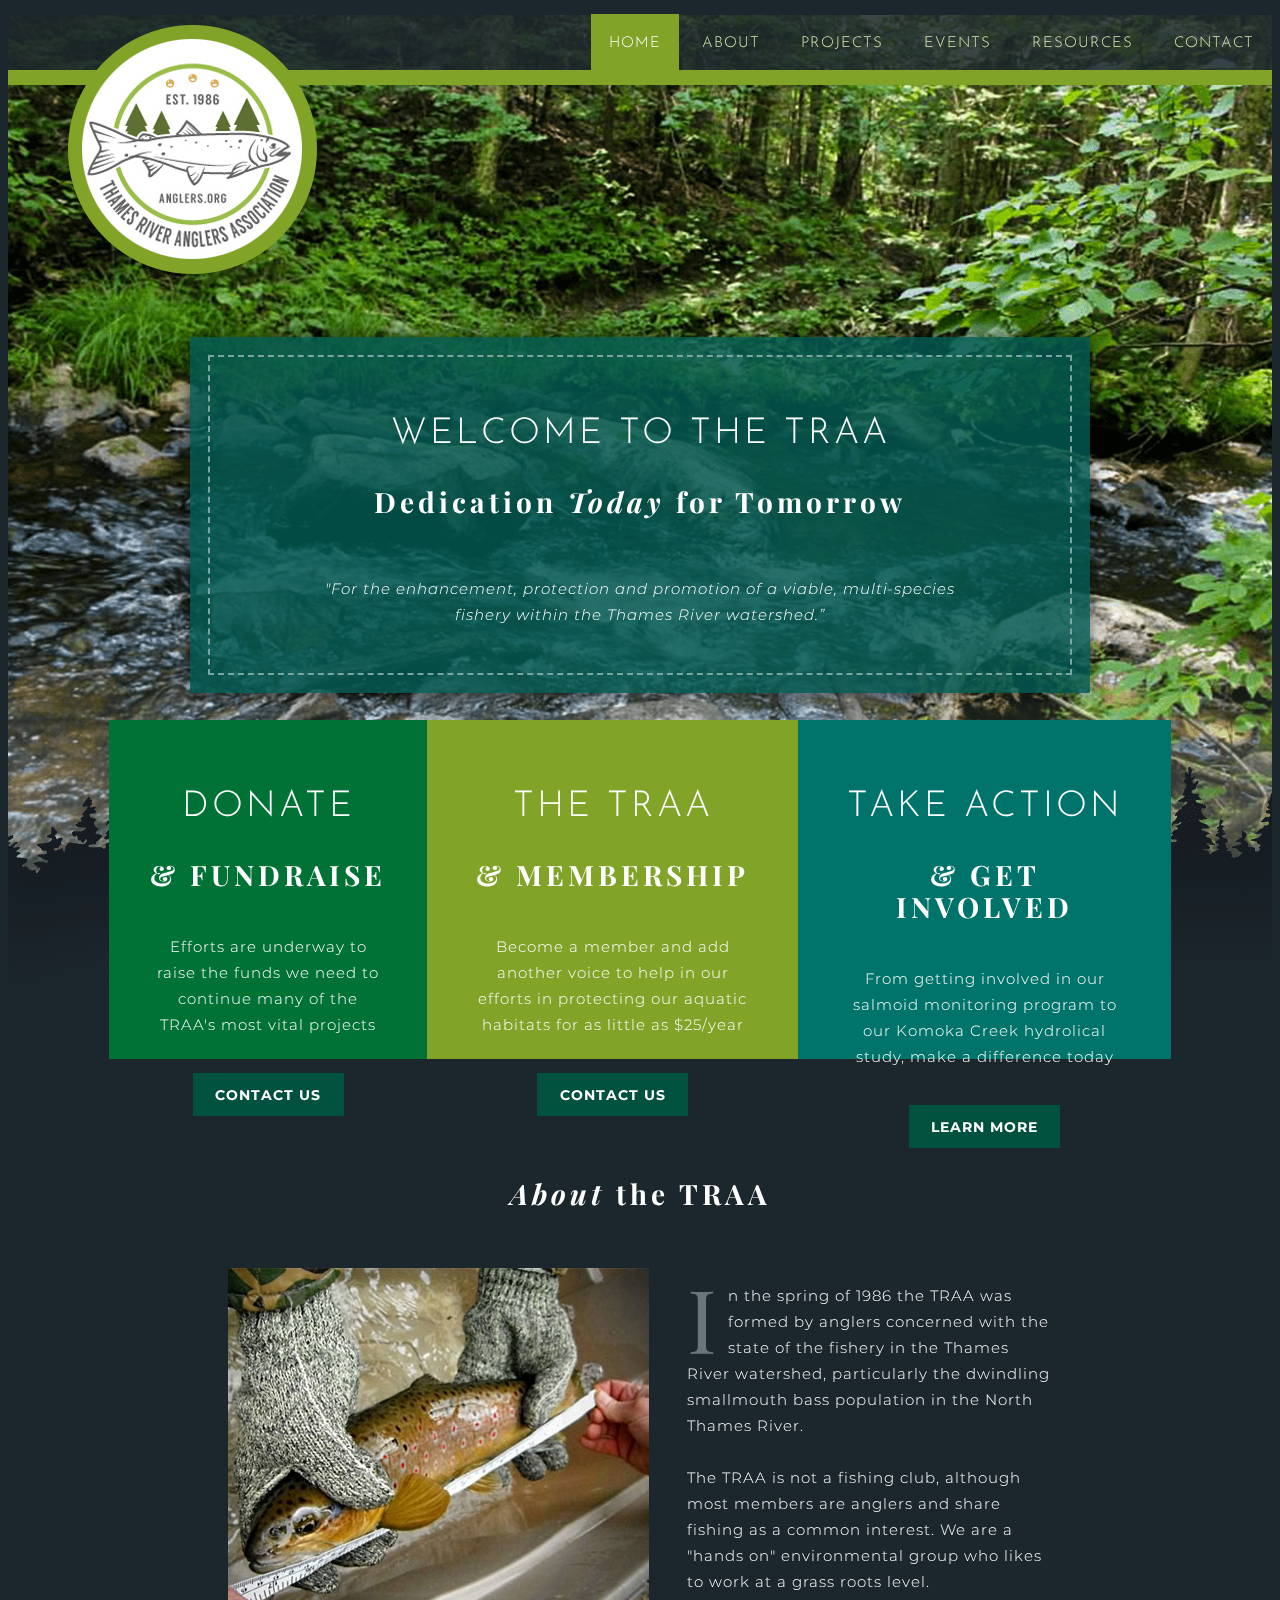
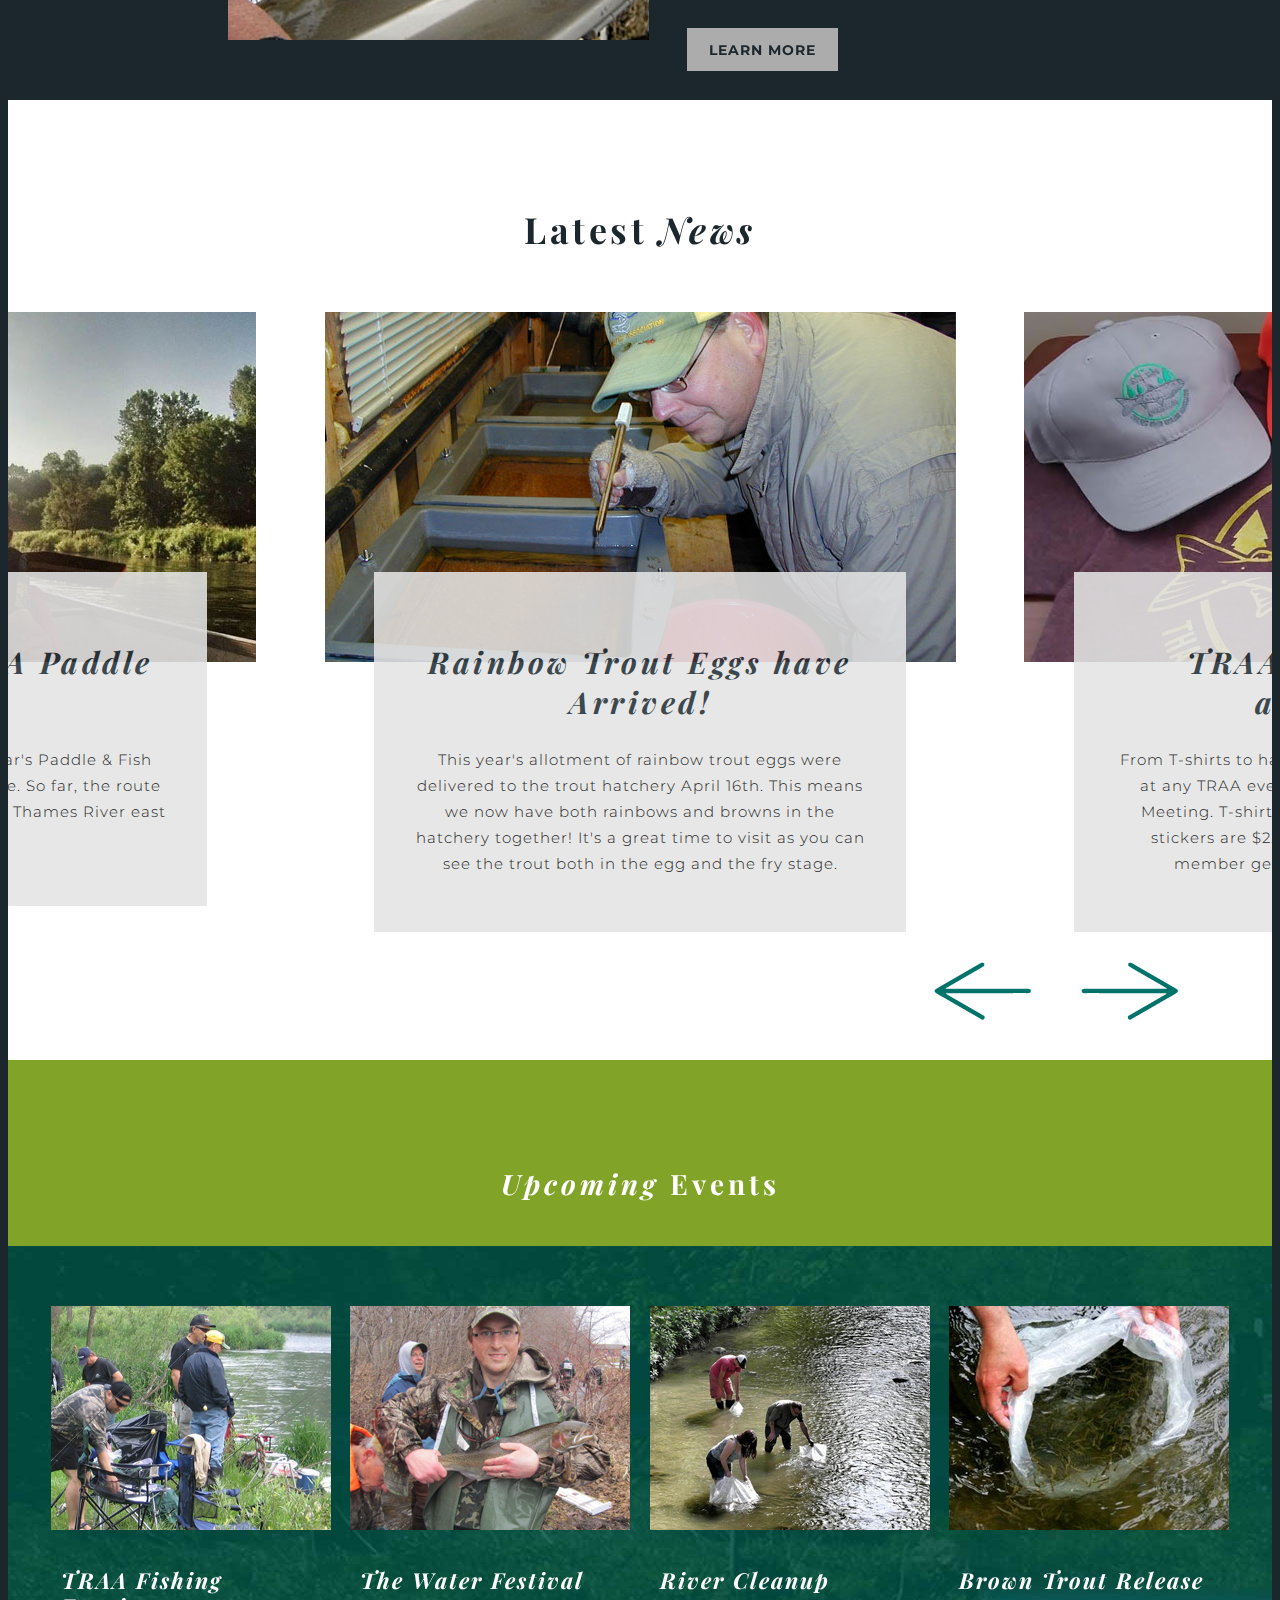
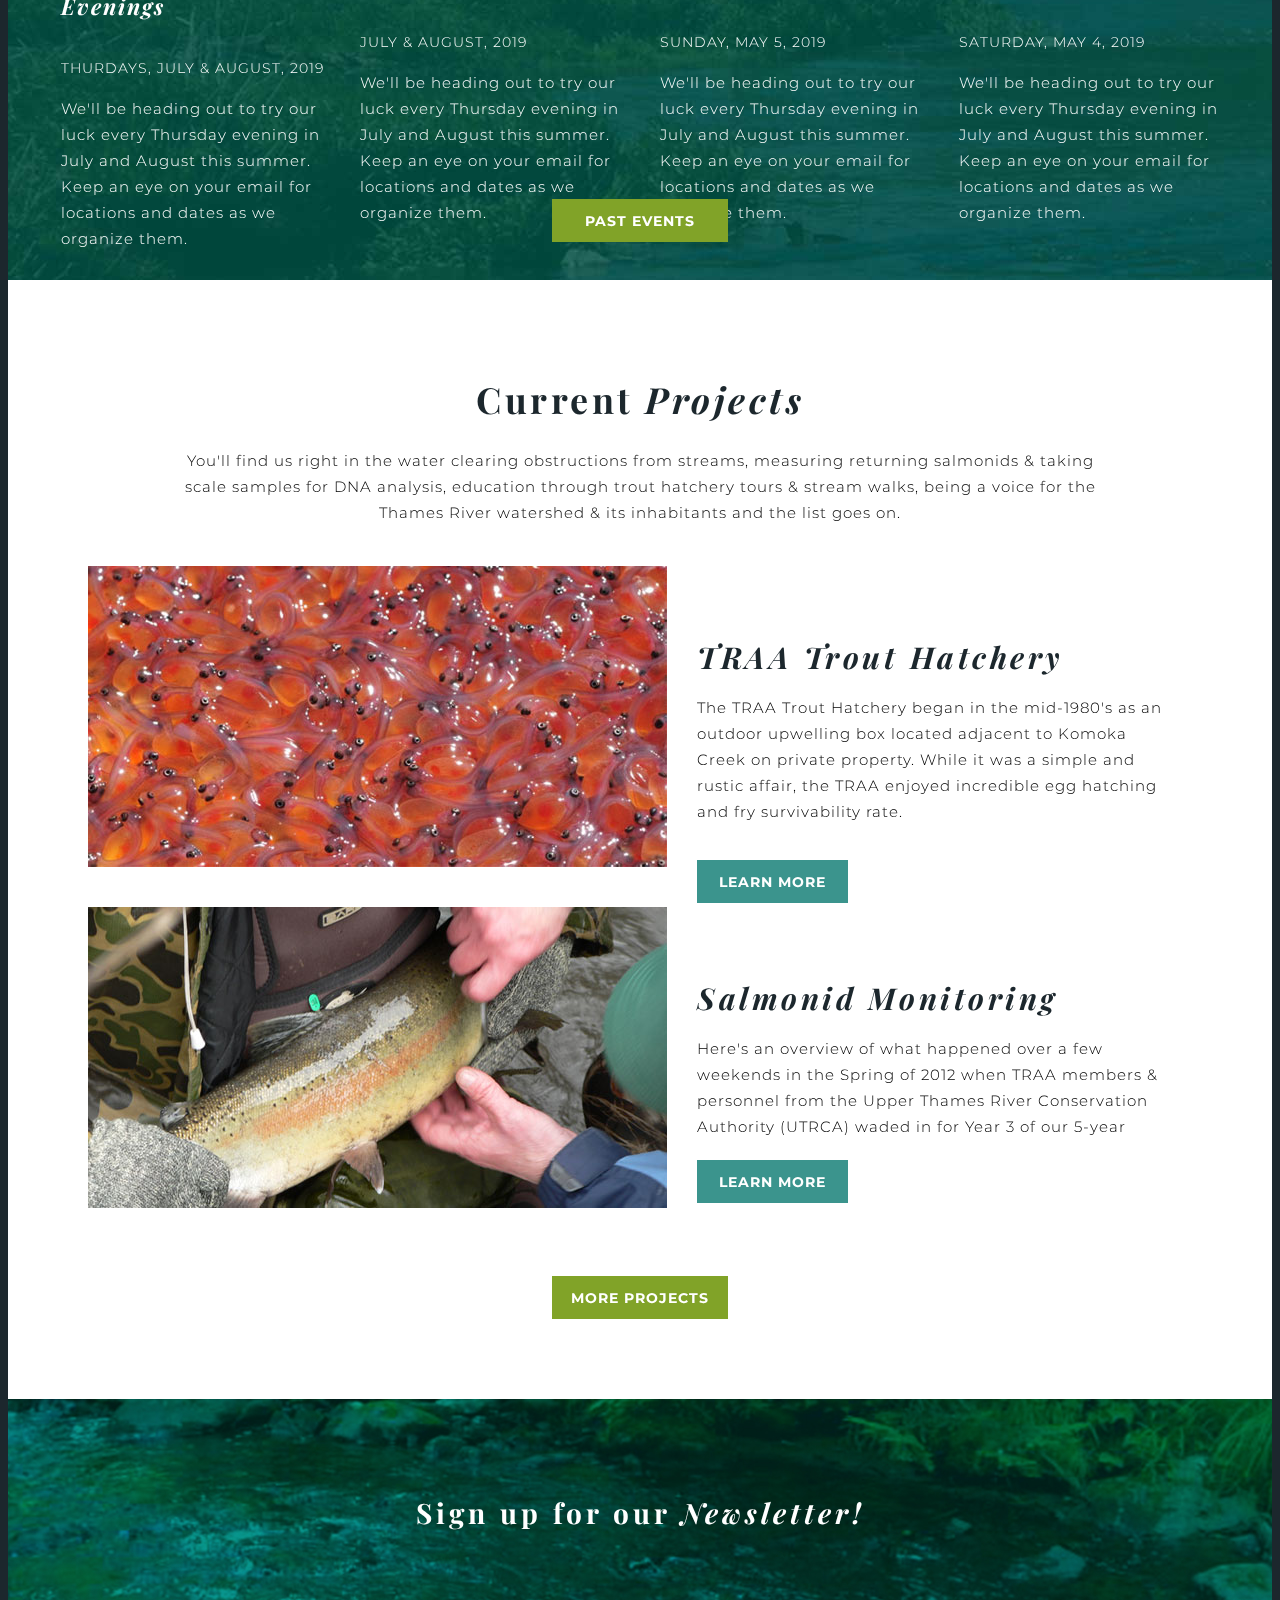
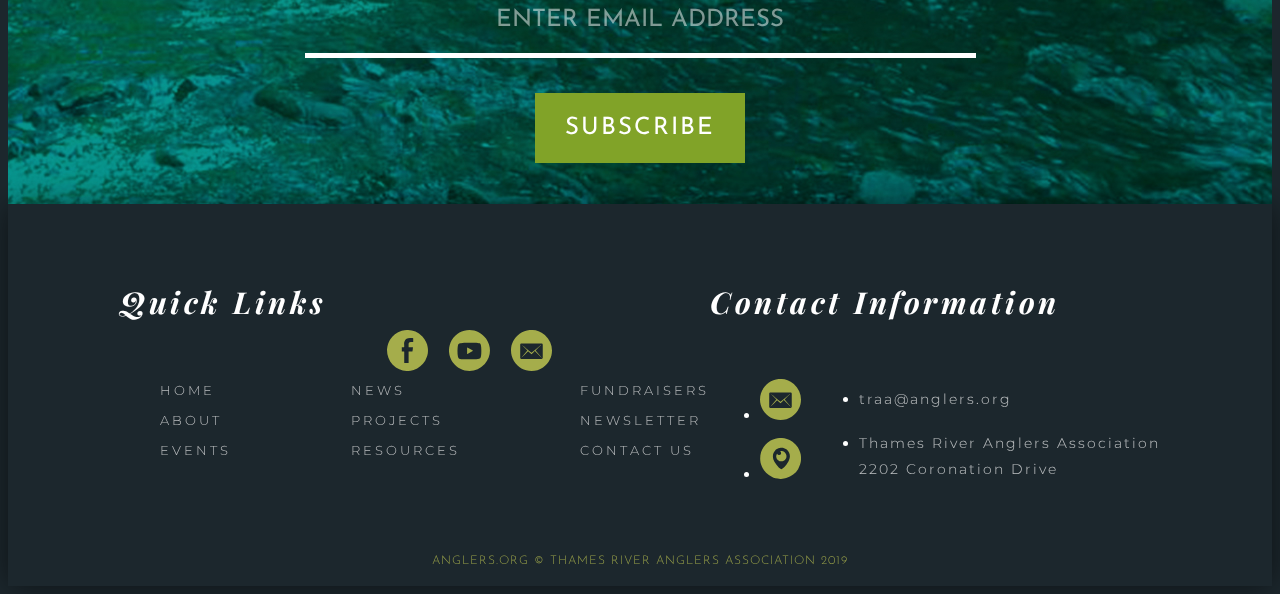
==== commit 7c01dbfc: "Small cleanup and readme update" ====
--- a/index.html
+++ b/index.html
@@ -1,4 +1,4 @@
-<!DOCTYPE html>
+ <!DOCTYPE html>
 <html lang="en">
 <head>
   <meta charset="UTF-8">
@@ -8,7 +8,7 @@
   <link rel="stylesheet" href="css/reset.css">
   <link href="https://fonts.googleapis.com/css?family=Josefin+Sans:300,400|Montserrat:300,300i,400|Playfair+Display:400,400i&display=swap" rel="stylesheet">
   <link rel="stylesheet" href="css/main.css">
-</head> 
+</head>
 
 <body>
   <main id="wrapper">
@@ -18,7 +18,7 @@
         <div id="logo">
           <a href="index.html"><img src="images/anglers-logo.png" alt="Anglers logo"></a>
         </div>
-        
+
         <nav id="mainnav">
         <h1 class="hidden">Navigation</h1>
          <ul>
@@ -45,13 +45,16 @@
       </section>
       </header>
     </div>
-    
+
     <section id="call-to-action">
       <h1 class="hidden">Call to Action</h1>
       <section class="call-to-action-Cont" id="cta-donate">
           <h1>DONATE</h1>
           <h2>& FUNDRAISE</h2>
           <p>Efforts are underway to raise the funds we need to continue many of the TRAA's most vital projects</p>
+          <button class="button cta-button">
+            <a href="contact.html">CONTACT US</a>
+          </button>
         </section>
 
         <section class="call-to-action-Cont" id="cta-membership">
@@ -100,13 +103,13 @@
           <img src="images/index/index-news-paddle.jpg" alt="TRAA Paddle & Fish">
         </div>
         <div class="news-txt">
-          <h4>TRAA Paddle & Fish</h4>
+          <h4>The Annual TRAA Paddle & Fish</h4>
           <p>We've picked the date for this year's Paddle & Fish but have yet to decide on the route. So far, the route with the most support is the South Thames River east of London.</p>
         </div>
       </section>
 
       <section class="news-Content">
-        <div class="news-img">  
+        <div class="news-img">
           <img src="images/index/index-news-trout.jpg" alt="TRAA Rainbow Trout Eggs">
         </div>
         <div class="news-txt">
@@ -121,9 +124,8 @@
         </div>
         <div class="news-txt">
           <h4>TRAA Gear is now available!</h4>
-          <p>T-shirts, at $15 each, are almost sold out! Meanwhile, all three editions of hats at $15 each, are available in three different colours : Clay Grey, Burnt Orange and Taupe. We also now have some nice stickers featuring the TRAA logo that you can display on your vehicle, boat, lunchbox or wherever you like. These are $2 each but you get one for joining the TRAA as a member or renewing an existing TRAA membership.
-
-          <br><br>Get your TRAA Gear (makes a great Christmas gift!) at any TRAA event, such as this coming General Meeting.</p>
+          <p>From T-shirts to hats to stickers, get your TRAA Gear at any TRAA event, such as this coming General Meeting. T-shirts and hats are priced at $15 and stickers are $2. Anyone who becomes a TRAA member gets a complementary sticker!
+          </p>
         </div>
       </section>
     </div>
@@ -133,13 +135,13 @@
       <div class="leftArrow">
         <img src="images/arrow-left.png" alt="left arrow">
       </div>
-      <div class="rightArrow">  
+      <div class="rightArrow">
         <img src="images/arrow-right.png" alt="right arrow">
       </div>
     </section>
   </section>
 
-  
+
   <section id="events-home">
     <h1 class="hidden">Events Section</h1>
     <section class="events-home-title">
@@ -230,7 +232,7 @@
         </div>
         <div class="projects-home-txt">
           <h4>Salmonid Monitoring</h4>
-          <p>Here's an overview of what happened over a few weekends in the Spring of 2012 when TRAA members & personnel from the Upper Thames River Conservation Authority (UTRCA) waded in for Year 3 of our 5-year 
+          <p>Here's an overview of what happened over a few weekends in the Spring of 2012 when TRAA members & personnel from the Upper Thames River Conservation Authority (UTRCA) waded in for Year 3 of our 5-year
           <button class="button project-learnmore">
             <a href="projects.html">LEARN MORE</a>
           </button>
--- a/css/main.css
+++ b/css/main.css
@@ -124,6 +124,14 @@
   height:1055px;
 }
 
+#about-head{
+  height:650px;
+  background-image:url('../images/other-header-img.png');
+  background-position: center;
+  background-repeat: no-repeat;
+  background-size: cover;
+}
+
 #other-head{
   background-image:url('../images/other-header-img.png');
   background-position: center;
@@ -133,7 +141,9 @@
 
 #index-header-wrapper { background-color:#1c272d; }
 
-#header-wrapper{ background-color:#192228; padding-bottom:100px; }
+/*#about-header-wrapper { background-color:#1c272d; height:502px;}*/
+
+#header-wrapper{ background-color:#1c272d; padding-bottom:100px; }
 
 #logo{ margin:10px 0 55px 60px; float:left; }
 
@@ -300,7 +310,12 @@
 }
 
 .cta-button {
-  background-color: #477623;
+  background-color: #00513e;
+}
+
+.button:hover{
+  opacity:0.5;
+  transition:0.5s;
 }
 /*          ABOUT SECTION               */
 #about {
@@ -351,7 +366,7 @@
 
 /*          LATEST NEWS SECTION               */
 #news {
-  height: 980px;
+  height: 880px;
   width: 100%;
   padding-top: 80px;
   overflow: auto;
@@ -360,7 +375,7 @@
 
 .news-Container {
   width: 2030px;
-  height: 780px;
+  height: 650px;
   display: flex;
   flex-direction: row;
   justify-content: space-between;
@@ -614,7 +629,7 @@
   opacity: 0.5;
 }
 
-:-ms-input-placeholder { 
+:-ms-input-placeholder {
   color: #ffffff;
   opacity: 0.5;
 }
@@ -623,17 +638,6 @@
   color: #ffffff;
   opacity: 0.5;
 }
-
- /*{
-  width: 151px;
-  height: 43px;
-  margin: 0 auto;
-  margin-top: 40px;
-  background-color: #acacac;
-  text-decoration: none;
-  color: #ffffff;
-  text-align: center;
-}*/
 
 input[type=submit]{
   margin-top:25px;
@@ -650,11 +654,288 @@
 
 .input[type=submit]:hover{ transition:0.5s; background-color:#01675f; }
 
+
+/*          ABOUT PAGE STARTS HERE        */
+/*          ABOUT PAGE INFO               */
+#about-page-info {
+  width: 621px;
+  height: 740px;
+  position: absolute;
+  left: 0;
+  right: 0;
+  margin-left: auto;
+  margin-right: auto;
+  margin-top: -430px;
+  padding-top: 50px;
+  padding-bottom: 70px;
+  padding-left: 45px;
+  padding-right: 45px;
+  -webkit-box-sizing: border-box; /* Safari/Chrome, other WebKit */
+  -moz-box-sizing: border-box;    /* Firefox, other Gecko */
+  box-sizing: border-box;         /* Opera/IE 8+ */
+  background-color: #1c272d;
+}
+
+.about-page-info-Cont h2 {
+  padding-bottom: 50px !important;
+}
+
+.about-page-info-Cont p {
+  color: #ffffff;
+  text-align: left;
+}
+
+.about-page-info-bg {
+  width: 100%;
+  height: 315px;
+  background-color: #1c272d;
+}
+
+.gallery {
+  width: 100%;
+  height: 340px;
+}
+.gallery-Container {
+  display: flex;
+  flex-direction: row;
+  justify-content: space-between;
+}
+
+.gallery-Content {
+  width: 328px;
+  height: 340px;
+}
+
+#about-mission {
+  padding-bottom:80px;
+}
+
+.about-mission-Container {
+  width: 528px;
+  margin: 0 auto;
+}
+
+.about-mission-Container h3 {
+  margin-top: 80px;
+  margin-bottom: 50px;
+}
+
+.about-mission-Container h5 {
+  font-family: 'Playfair Display', serif;
+  font-size: 18px;
+  font-style: italic;
+  text-align: center;
+}
+
+.mission-info {
+  width: 445px;
+  margin: 0 auto;
+  margin-bottom: 50px;
+}
+
+ul.mission-Content{
+  list-style-type: circle !important;
+  list-style-position: outside;
+}
+
+.mission-Content li {
+  margin-bottom: 10px;
+  font-family: 'Montserrat' sans-serif !important;
+  font-weight: 300;
+}
+
+#board-members {
+  width: 100%;
+  height: 926px;
+  background: url('../images/about-members-section.jpg');
+  background-size: cover;
+  display: flex;
+  flex-direction: column;
+  padding-top: 80px;
+}
+
+#board-members h2 {
+  font-size: 36px;
+}
+
+.board-members-Container {
+  width: 960px;
+  height: 196px;
+  margin: 0 auto;
+  margin-top: 40px;
+  margin-bottom: 100px;
+  display: flex;
+  flex-direction: row;
+  justify-content: space-between;
+}
+
+#volunteer-members-Container {
+  height: 271px;
+}
+
+.board-members-Column {
+  width: 297.4px;
+  height: 172px;
+}
+
+.board-members-Content {
+  margin-bottom: 40px;
+}
+
+.board-members-Content h5 {
+  font-family: 'Playfair Display', serif;
+  font-size: 30px;
+  font-style: italic;
+  line-height: 40px;
+  color: #ffffff;
+  letter-spacing: 3px;
+  padding-bottom:7px;
+}
+
+.board-members-Content h6 {
+  font-family: 'Montserrat' sans-serif !important;
+  font-size: 25px;
+  font-weight: 300;
+  line-height: 41px;
+  color: #ffffff;
+  letter-spacing: 1px;
+}
+
+#local-business {
+  width: 100%;
+  height: 1451px;
+  padding-top: 80px;
+  padding-bottom: 100px;
+}
+
+#local-business h5 {
+  margin-top: 40px;
+  text-align: center;
+}
+
+.local-business-Container {
+  width: 1143px;
+  height: 1130px;
+  margin: 0 auto;
+  margin-top: 110px;
+  display: flex;
+  flex-direction: row;
+  flex-wrap: wrap;
+  justify-content: space-between;
+  align-items: flex-start;
+}
+
+.local-business-Content1 {
+  position: relative;
+  height: 400px;
+}
+
+.local-business-Content2 {
+  position: relative;
+  height: 404px;
+  margin-top: 70px;
+}
+
+.local-business-Content3 {
+  position: relative;
+  height: 291px;
+  margin-top: 0;
+  margin: 0 auto;
+}
+
+.local-business-logo {
+  width: 254px;
+  height: 62px;
+  padding: 30px;
+  position: absolute;
+  left: 0;
+  right: 0;
+  top: -80px;
+  margin-left: auto;
+  margin-right: auto;
+  background-color: #ffffff;
+  -webkit-box-shadow: 10px 10px 17px -6px rgba(17,20,26,0.24);
+  -moz-box-shadow: 10px 10px 17px -6px rgba(17,20,26,0.24);
+  box-shadow: 10px 10px 17px -6px rgba(17,20,26,0.24);
+}
+
+.local-business-logo-3 {
+  width: 200px;
+  height: 190px;
+  padding: 30px;
+  position: absolute;
+  top: 0;
+  bottom: 0;
+  left: -120px;
+  margin-top: auto;
+  margin-bottom: auto;
+  background-color: #ffffff;
+  -webkit-box-shadow: 10px 10px 17px -6px rgba(17,20,26,0.24);
+  -moz-box-shadow: 10px 10px 17px -6px rgba(17,20,26,0.24);
+  box-shadow: 10px 10px 17px -6px rgba(17,20,26,0.24);
+}
+
+.local-business-logo img, .local-business-logo-3 img {
+  max-width: 80%;
+  position: absolute;
+  margin: auto;
+  top: 0;
+  left: 0;
+  right: 0;
+  bottom: 0;
+}
+
+.local-business-text {
+  width: 559px;
+  background-color: #012f3e;
+  display: flex;
+  flex-direction: column;
+  justify-content: center;
+  padding-top: 30px;
+  padding-left: 50px;
+  padding-right: 50px;
+  -webkit-box-sizing: border-box; /* Safari/Chrome, other WebKit */
+  -moz-box-sizing: border-box;    /* Firefox, other Gecko */
+  box-sizing: border-box;         /* Opera/IE 8+ */
+}
+
+.local-business-text-3 {
+  width: 931px;
+  height: 291px;
+  background-color: #012f3e;
+  display: flex;
+  flex-direction: column;
+  justify-content: center;
+  padding-left: 170px;
+  padding-right: 50px;
+  -webkit-box-sizing: border-box; /* Safari/Chrome, other WebKit */
+  -moz-box-sizing: border-box;    /* Firefox, other Gecko */
+  box-sizing: border-box;         /* Opera/IE 8+ */
+}
+
+.first-row {
+  height: 387px;
+}
+
+.second-row {
+  height: 329px;
+}
+
+.local-business-text p, .local-business-text-3 p {
+  color: #ffffff;
+}
+
+.local-business-text a, .local-business-text a:link, .local-business-text a:visited, .local-business-text a:hover
+.local-business-text-3 a, .local-business-text-3 a:link, .local-business-text-3 a:visited, .local-business-text-3 a:hover {
+    color: #71bdb6;
+    text-decoration: none;
+}
+
+
 /*          EVENTS PAGE STARTS HERE        */
 
 #events-upcoming{
   margin:0 auto;
-  width:1150px;
   background-color:#fff;
   padding-top:50px;
 }
@@ -662,7 +943,7 @@
 #events-new{
   margin:0 auto;
   margin-top:70px;
-  width:1050px;
+  width:1020px;
   display:flex;
   flex-wrap:wrap;
   justify-content:space-between;
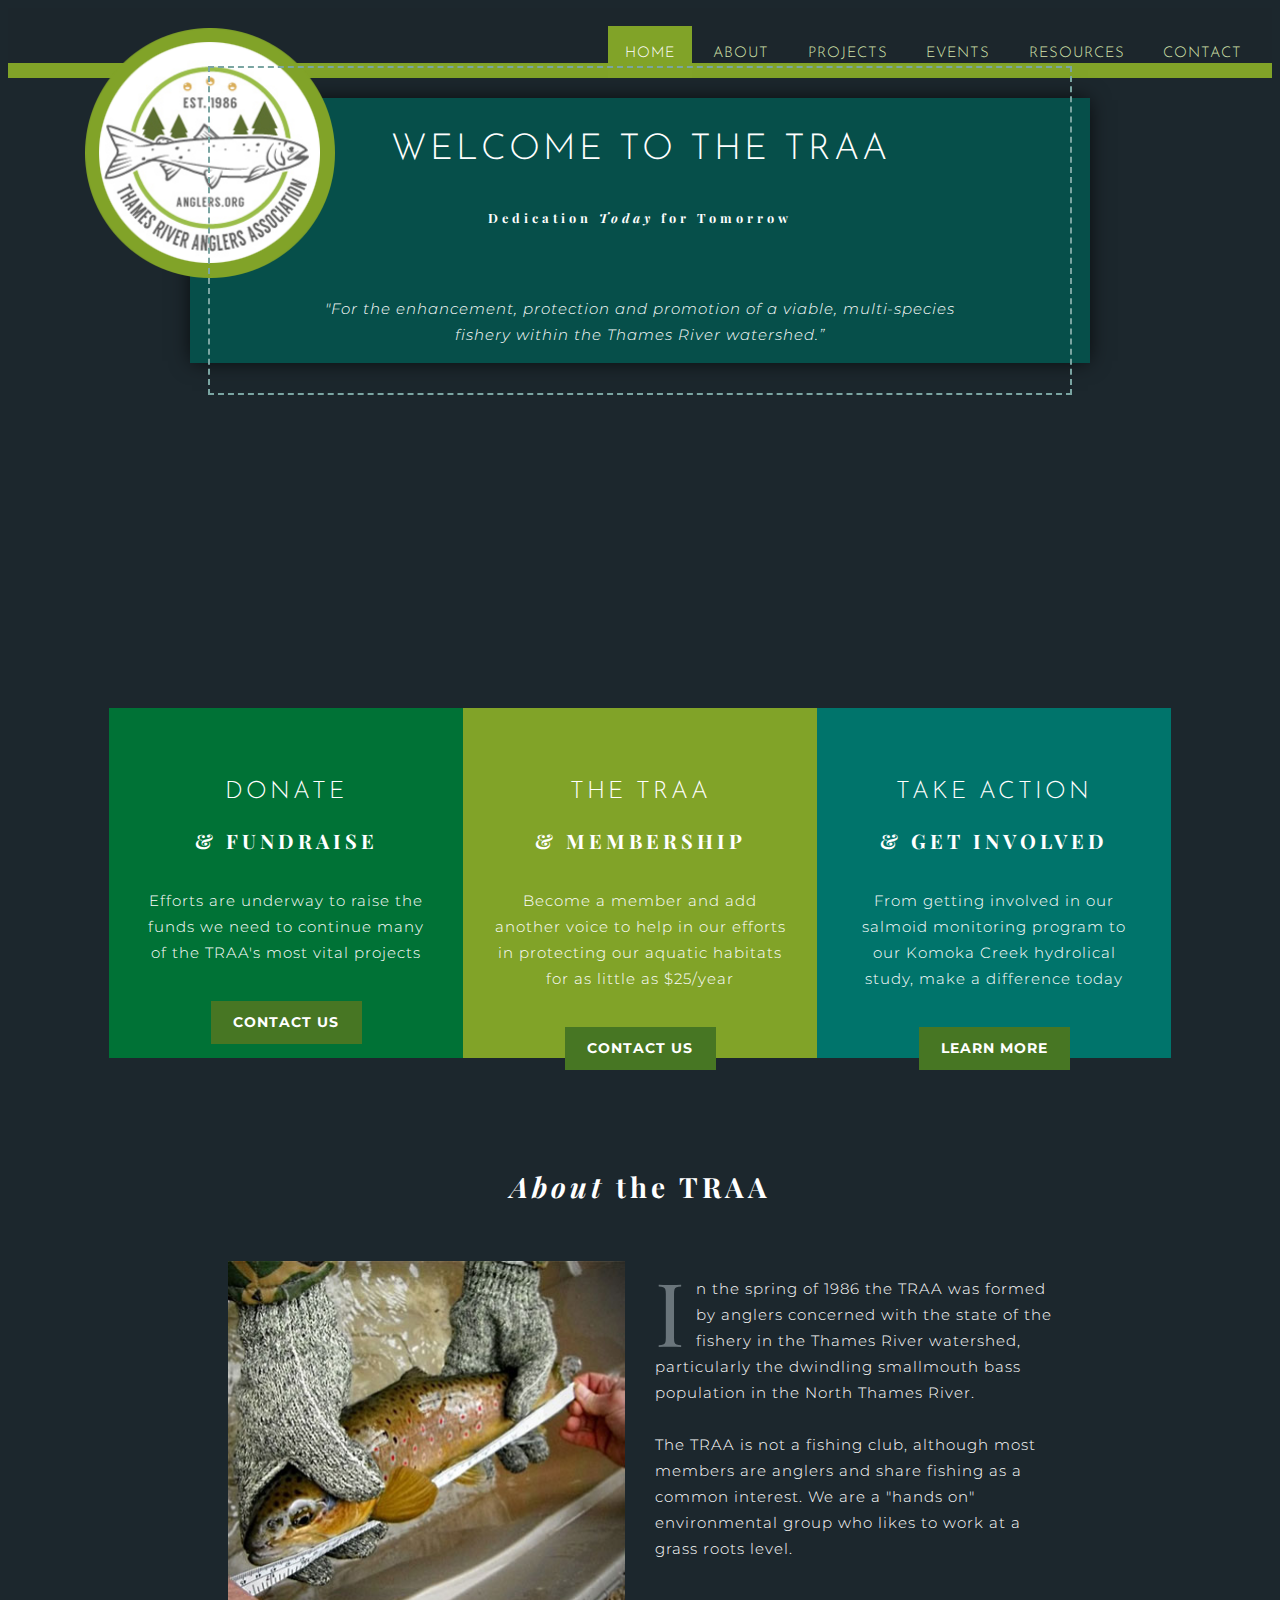
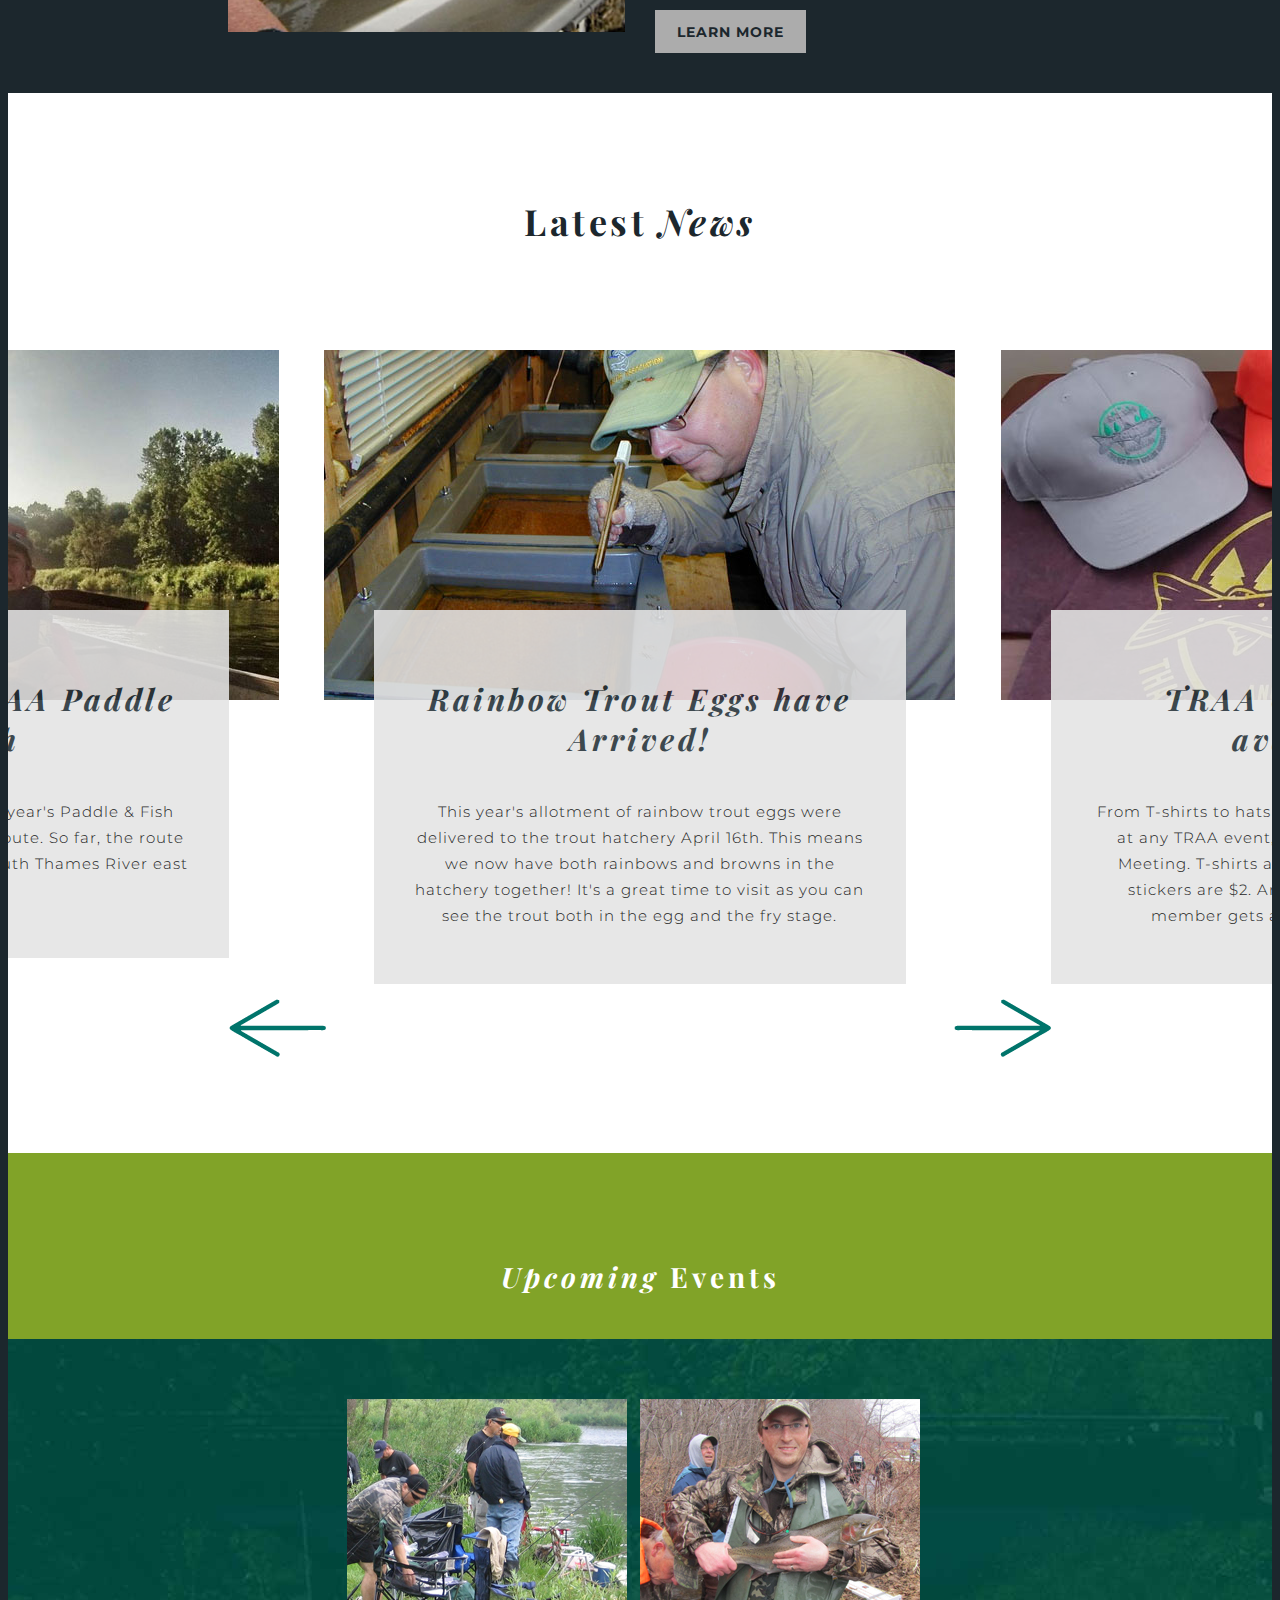
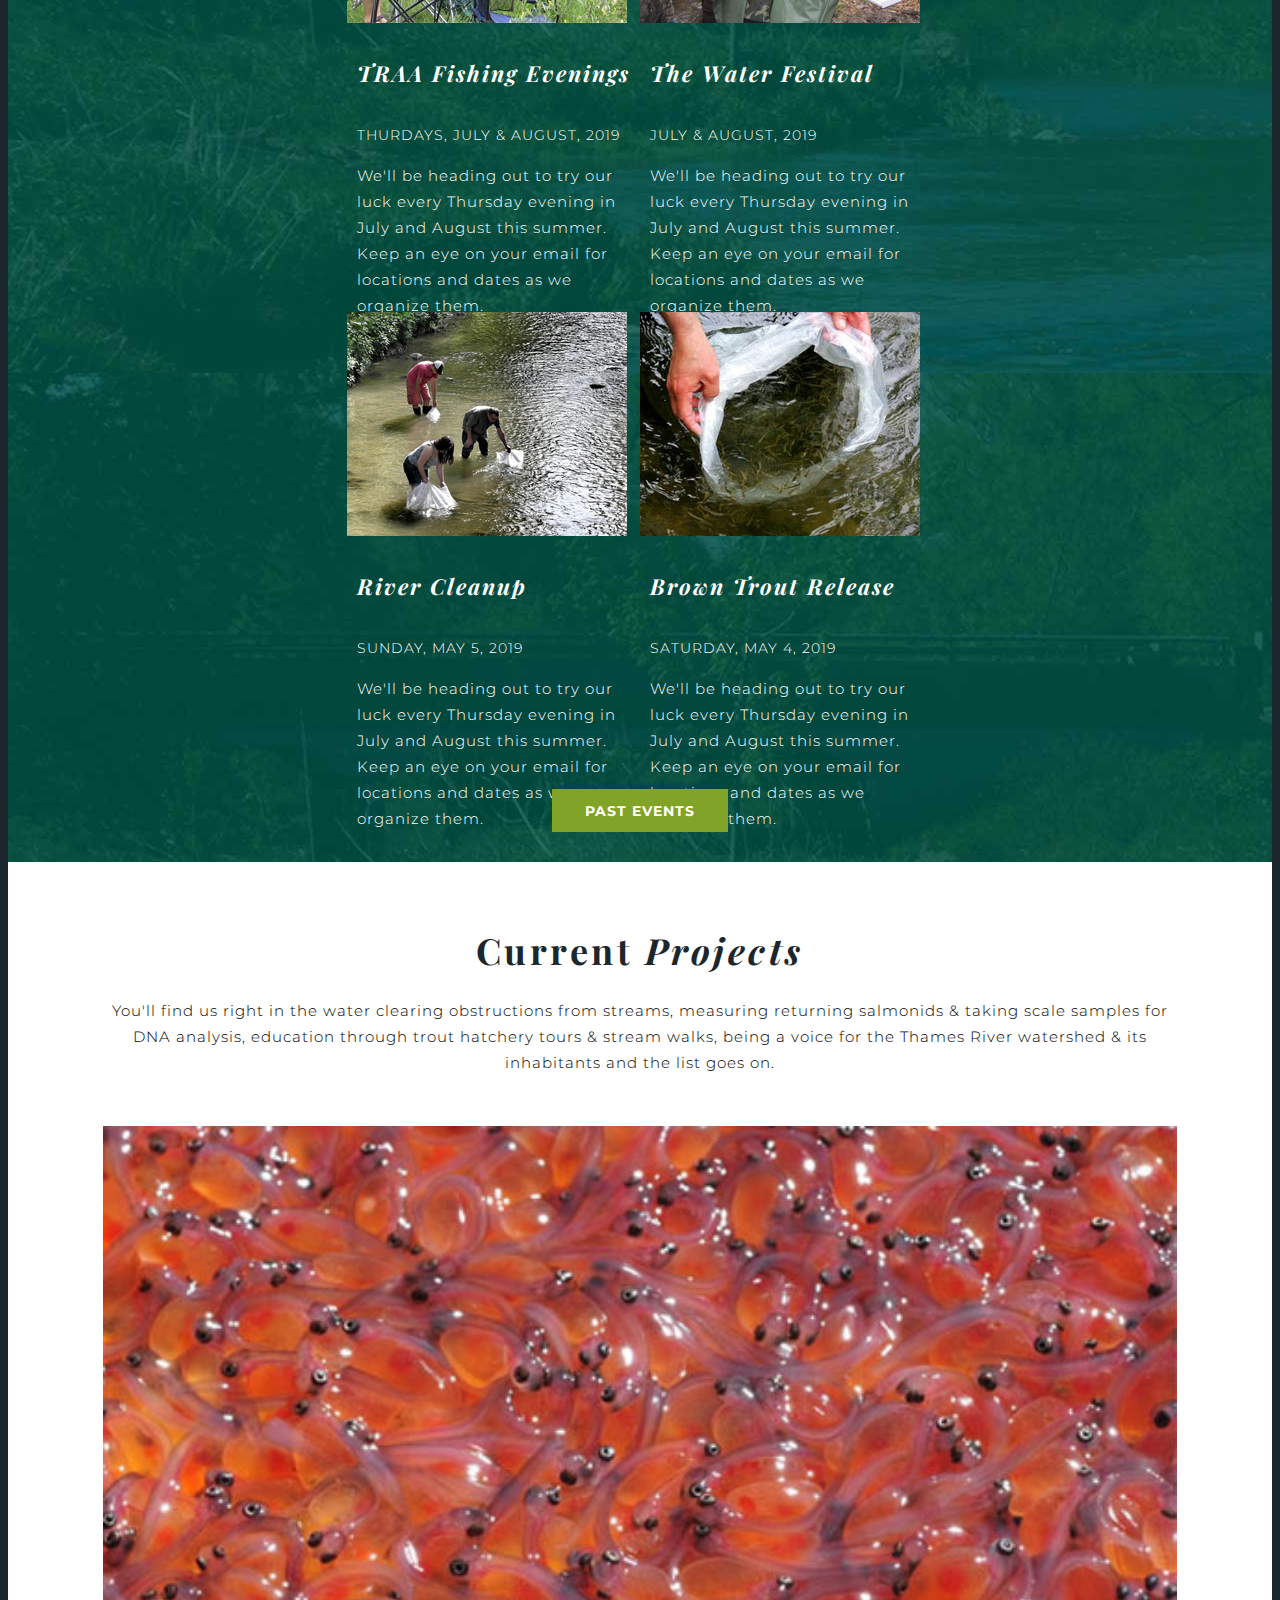
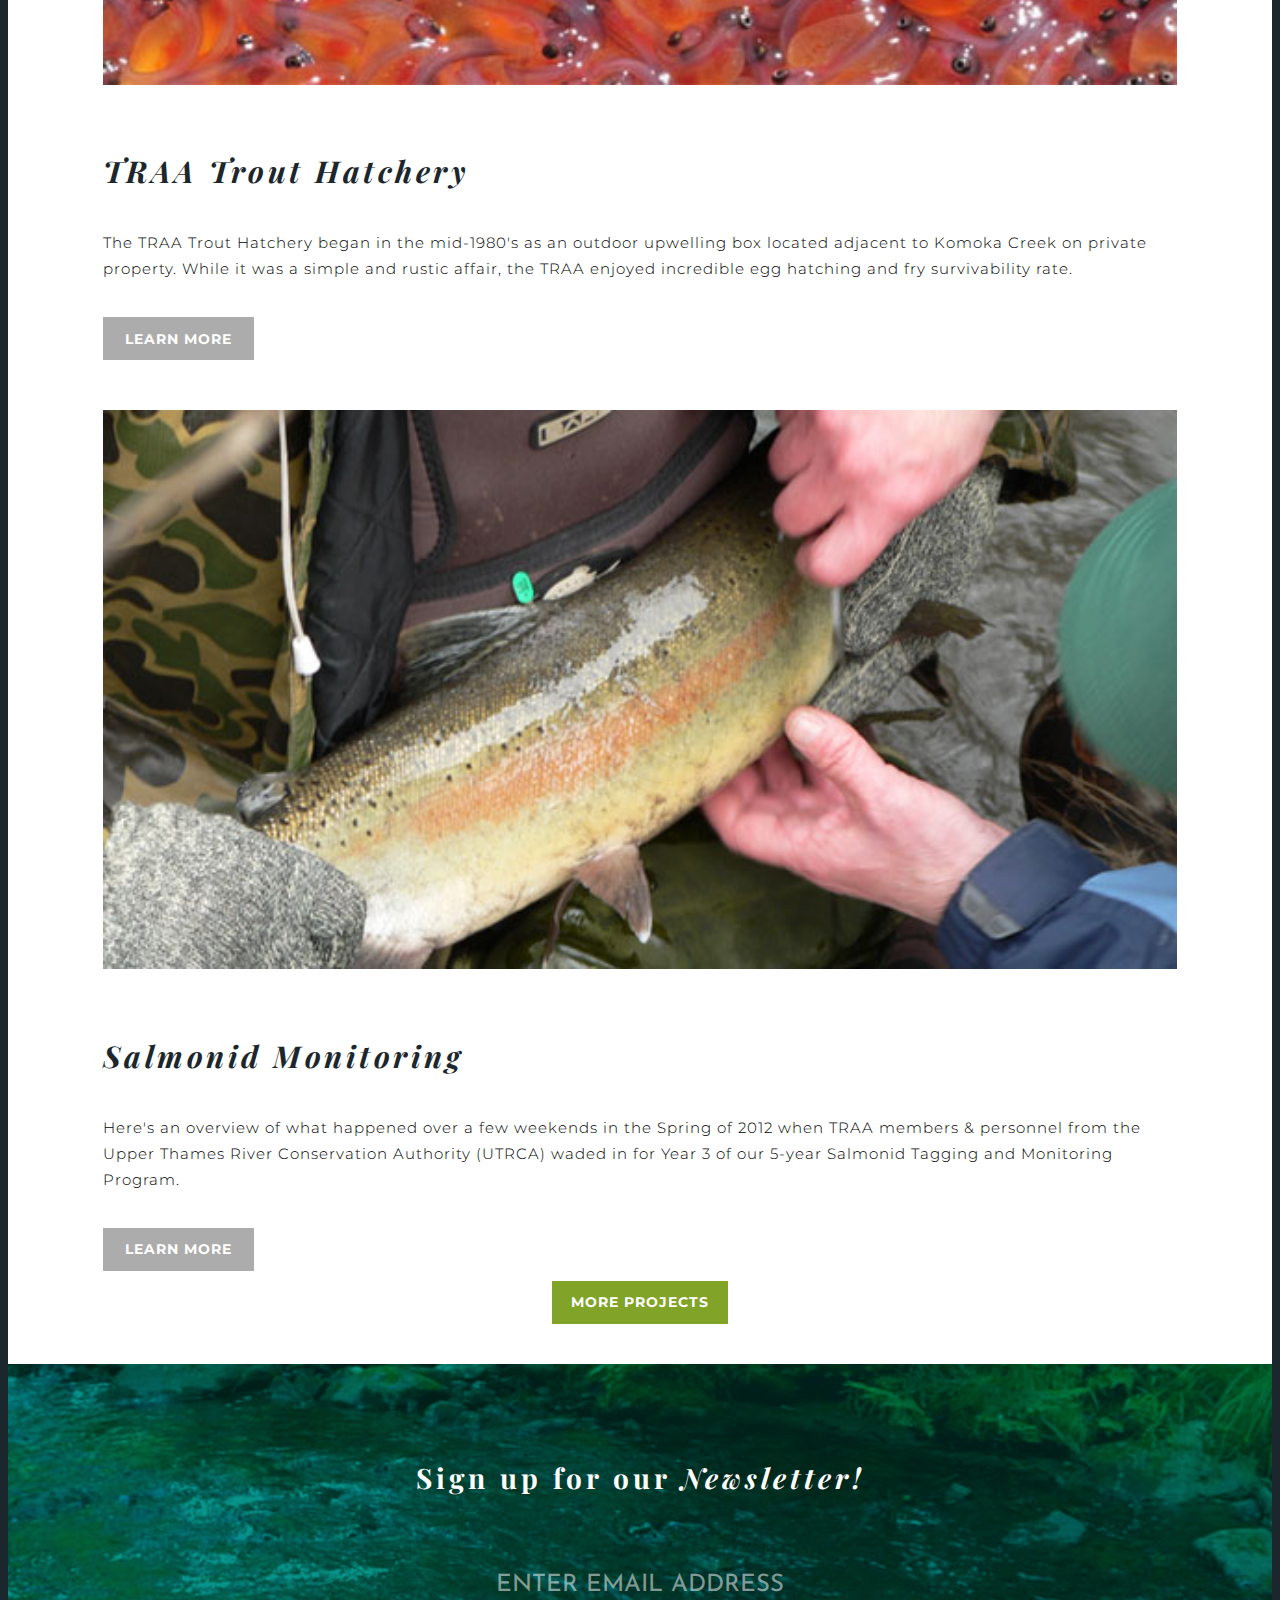
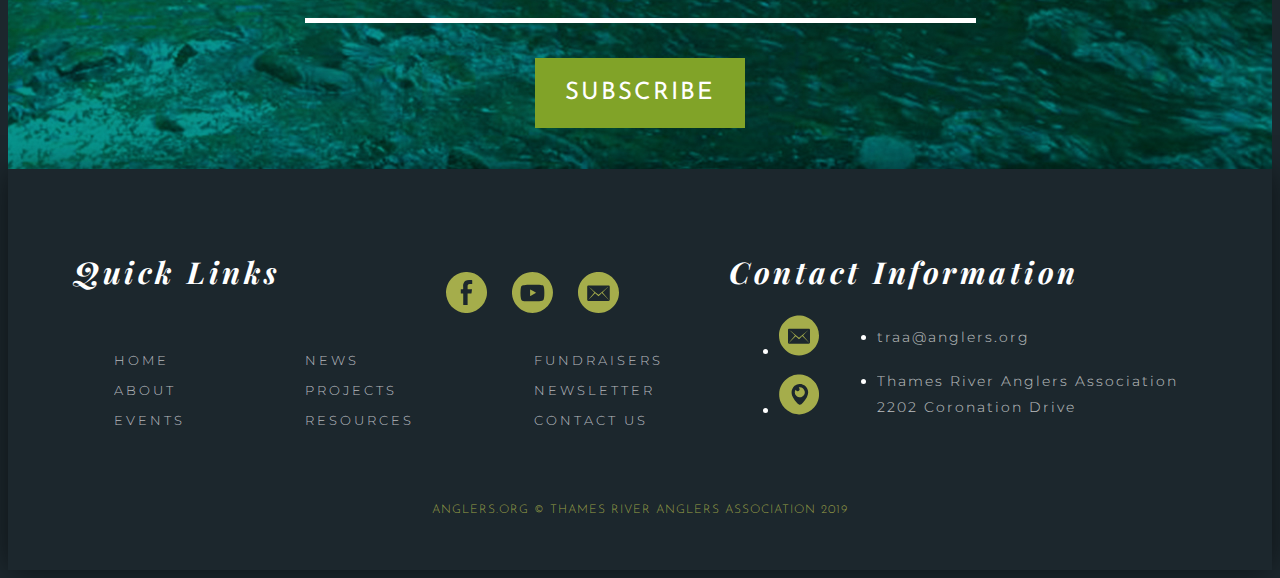
==== commit fde254db: "Responsive Home and About Page" ====
--- a/index.html
+++ b/index.html
@@ -7,20 +7,41 @@
   <title>Thames River Anglers Association</title>
   <link rel="stylesheet" href="css/reset.css">
   <link href="https://fonts.googleapis.com/css?family=Josefin+Sans:300,400|Montserrat:300,300i,400|Playfair+Display:400,400i&display=swap" rel="stylesheet">
-  <link rel="stylesheet" href="css/main.css">
+  <link rel="stylesheet" href="css/main.css"> 
 </head>
-
+ 
 <body>
   <main id="wrapper">
     <h1 class="hidden">Thames River Anglers Association</h1>
     <div id="index-header-wrapper">
       <header id="index-head">
-        <div id="logo">
-          <a href="index.html"><img src="images/anglers-logo.png" alt="Anglers logo"></a>
-        </div>
-
         <nav id="mainnav">
-        <h1 class="hidden">Navigation</h1>
+          <h2 class="hidden">Main Navigation</h1>
+
+         <header id="mainheader" class="row">
+
+          <div id="logo" class="clear">
+            <a href="index.html"><img src="images/anglers-logo.png" alt="Anglers logo" ></a>
+        </div>
+ 
+        <nav id="nav-mobile">
+          <button id="button"></button>
+
+          <div id="burgerCon">
+            <h1 class="hidden">Mobile Navigation</h1>
+            <ul id="burgerMenu">
+              <li><a href="index.html">HOME</a></li>
+              <li><a href="about.html">ABOUT</a></li>
+              <li><a href="projects.html">PROJECTS</a></li>
+              <li><a href="events.html">EVENTS</a></li>
+              <li><a href="resources.html">RESOURCES</a></li>
+              <li><a href="contact.html">CONTACT</a></li>
+            </ul>
+          </div>
+        </nav>
+
+        <nav id="nav-desktop">
+        <h1 class="hidden">Desktop Navigation</h1>
          <ul>
           <li><a href="index.html" class="selected">HOME</a></li>
           <li><a href="about.html">ABOUT</a></li>
@@ -29,9 +50,10 @@
           <li><a href="resources.html">RESOURCES</a></li>
           <li><a href="contact.html">CONTACT</a></li>
         </ul>
-      </nav>
-
-      <section id="tagline" class="clear">
+        </nav>
+        </nav>
+
+      <section id="tagline">
         <h1 class="hidden">Welcome Section</h1>
         <article id="tagline-info">
           <h1>WELCOME TO THE TRAA</h1>
@@ -97,50 +119,63 @@
 
   <section id="news">
     <h3>Latest <span class="h2-italics">News</span></h3>
+     <section class="news-Navigation">
+      <h1 class="hidden">News Navigation</h1>
+      <div class="arrows">
+        <img src="images/arrow-left.png" alt="left arrow">
+      </div>
+
     <div class="news-Container">
-      <section class="news-Content">
-        <div class="news-img">
-          <img src="images/index/index-news-paddle.jpg" alt="TRAA Paddle & Fish">
-        </div>
-        <div class="news-txt">
-          <h4>The Annual TRAA Paddle & Fish</h4>
-          <p>We've picked the date for this year's Paddle & Fish but have yet to decide on the route. So far, the route with the most support is the South Thames River east of London.</p>
-        </div>
-      </section>
-
-      <section class="news-Content">
-        <div class="news-img">
-          <img src="images/index/index-news-trout.jpg" alt="TRAA Rainbow Trout Eggs">
-        </div>
-        <div class="news-txt">
-          <h4>Rainbow Trout Eggs have Arrived!</h4>
-          <p>This year's allotment of rainbow trout eggs were delivered to the trout hatchery April 16th. This means we now have both rainbows and browns in the hatchery together! It's a great time to visit as you can see the trout both in the egg and the fry stage. </p>
-        </div>
-      </section>
-
-      <section class="news-Content">
-        <div class="news-img">
-          <img src="images/index/index-news-merch.jpg" alt="TRAA Merchandise of caps and shirts">
-        </div>
-        <div class="news-txt">
-          <h4>TRAA Gear is now available!</h4>
-          <p>From T-shirts to hats to stickers, get your TRAA Gear at any TRAA event, such as this coming General Meeting. T-shirts and hats are priced at $15 and stickers are $2. Anyone who becomes a TRAA member gets a complementary sticker!
-          </p>
-        </div>
-      </section>
-    </div>
-
-    <section id="news-Navigation">
+      <div class="news-Content-Container">
+        <section class="news-Content">
+          <div class="news-img">
+            <img src="images/index/index-news-paddle.jpg" alt="TRAA Paddle & Fish">
+          </div>
+          <div class="news-txt">
+            <h4>The Annual TRAA Paddle & Fish</h4>
+            <p>We've picked the date for this year's Paddle & Fish but have yet to decide on the route. So far, the route with the most support is the South Thames River east of London.</p>
+          </div>
+        </section>
+
+        <section class="news-Content">
+          <div class="news-img">
+            <img src="images/index/index-news-trout.jpg" alt="TRAA Rainbow Trout Eggs">
+          </div>
+          <div class="news-txt">
+            <h4>Rainbow Trout Eggs have Arrived!</h4>
+            <p>This year's allotment of rainbow trout eggs were delivered to the trout hatchery April 16th. This means we now have both rainbows and browns in the hatchery together! It's a great time to visit as you can see the trout both in the egg and the fry stage. </p>
+          </div>
+        </section>
+
+        <section class="news-Content">
+          <div class="news-img">
+            <img src="images/index/index-news-merch.jpg" alt="TRAA Merchandise of caps and shirts">
+          </div>
+          <div class="news-txt">
+            <h4>TRAA Gear is now available!</h4>
+            <p>From T-shirts to hats to stickers, get your TRAA Gear at any TRAA event, such as this coming General Meeting. T-shirts and hats are priced at $15 and stickers are $2. Anyone who becomes a TRAA member gets a complementary sticker!
+            </p>
+          </div>
+        </section>
+      </div>
+    </div>
+
+      <div class="arrows">
+        <img src="images/arrow-right.png" alt="right arrow">
+      </div>
+    </section>
+
+    <section class="news-Navigation-Desktop">
       <h1 class="hidden">News Navigation</h1>
-      <div class="leftArrow">
+      <div class="arrows-Desktop">
         <img src="images/arrow-left.png" alt="left arrow">
       </div>
-      <div class="rightArrow">
+
+      <div class="arrows-Desktop">
         <img src="images/arrow-right.png" alt="right arrow">
       </div>
-    </section>
-  </section>
-
+  </section>
+</section>
 
   <section id="events-home">
     <h1 class="hidden">Events Section</h1>
@@ -232,7 +267,7 @@
         </div>
         <div class="projects-home-txt">
           <h4>Salmonid Monitoring</h4>
-          <p>Here's an overview of what happened over a few weekends in the Spring of 2012 when TRAA members & personnel from the Upper Thames River Conservation Authority (UTRCA) waded in for Year 3 of our 5-year
+          <p>Here's an overview of what happened over a few weekends in the Spring of 2012 when TRAA members & personnel from the Upper Thames River Conservation Authority (UTRCA) waded in for Year 3 of our 5-year Salmonid Tagging and Monitoring Program.</p>
           <button class="button project-learnmore">
             <a href="projects.html">LEARN MORE</a>
           </button>
--- a/css/main.css
+++ b/css/main.css
@@ -1,1214 +1,2608 @@
-@import url('https://fonts.googleapis.com/css?family=Josefin+Sans:300,400|Montserrat:300,300i,700|Playfair+Display:300,300i,400,400i&display=swap');
-
-/*      DEFAULT STYLING      */
-
-body{
-font-family: 'Montserrat', sans-serif;
-font-size:15px;
-font-weight:300;
-letter-spacing:1px;
-line-height:26px;
-background-color:#1c272d;
-}
-
-.hidden{ display:none; }
-
-.clear {
-  content: "";
-  display: table;
-  clear: both;
-}
-
-#wrapper{ width:100%; background-color:#fff;}
-
-/*      MAIN TYPOGRAPHY STYLING      */
-
-h1{
-  text-align:center;
-  font-family: 'Josefin Sans', sans-serif;
-  color:#fff;
-  font-size:36px;
-  letter-spacing:3px;
-  font-weight:300;
-  padding-bottom:10px;
-}
-
-h2{
-  text-align:center;
-  font-family: 'Playfair Display', serif;
-  font-size:28px;
-  line-height:32px;
-  letter-spacing:4px;
-  color:#fff;
-  padding-top:5px;
-  padding-bottom:35px;
-}
-
-.h2-italics{ font-style:italic; }
-
-h3{
-  text-align:center;
-  font-family: 'Playfair Display', serif;
-  color:#1c272d;
-  font-size:36px;
-  letter-spacing:3.5px;
-}
-
-h4{
-  font-family: 'Playfair Display', serif;
-  color:#1c272d;
-  font-size:30px;
-  letter-spacing:3.5px;
-  font-style:italic;
-  margin-bottom:25px;
-}
-
-.drop-cap{
-  font-family: 'Playfair Display', serif;
-  color:#6a757b;
-  font-size:88px;
-  line-height:70px;
-  float:left;
-  margin:0 10px 0 0;
-}
-
-.aside-txt{
-  color:#fff;
-  font-size:18px;
-  font-family:'Montserrat', sans-serif;
-  font-style:italic;
-  letter-spacing:2px;
-  line-height:29px;
-}
-
-a, a:link, a:visited, a:hover{ color:#71bdb6; text-decoration:none; }
-
-.traa-button{
-  margin-top:25px;
-  margin-bottom:25px;
-  width:130px;
-  height:35px;
-  background-color:#81a328;
-  font-family:'Montserrat', sans-serif;
-  font-size:14px;
-  font-weight:700;
-  letter-spacing:1px;
-  border:none;
-  color:#fff;
-}
-
-.traa-button:hover{ transition:0.5s; background-color:#01675f; }
-
-.newsletter-button{
-  margin-top:25px;
-  margin-bottom:25px;
-  width:210px;
-  height:70px;
-  background-color:#81a328;
-  font-family:'Josefin Sans', sans-serif;
-  font-size:24px;
-  letter-spacing:2px;
-  border:none;
-  color:#fff;
-}
-
-.newsletter-button:hover{ transition:0.5s; background-color:#01675f; }
-
-/*              MAIN HEADER HERE               */
-
-#index-head{
-  background-image:url('../images/index-header-img.png');
-  background-position: center;
-  background-repeat: no-repeat;
-  background-size: cover;
-  height:1055px;
-}
-
-#about-head{
-  height:650px;
-  background-image:url('../images/other-header-img.png');
-  background-position: center;
-  background-repeat: no-repeat;
-  background-size: cover;
-}
-
-#other-head{
-  background-image:url('../images/other-header-img.png');
-  background-position: center;
-  background-repeat: no-repeat;
-  background-size: cover;
-}
-
-#index-header-wrapper { background-color:#1c272d; }
-
-/*#about-header-wrapper { background-color:#1c272d; height:502px;}*/
-
-#header-wrapper{ background-color:#1c272d; padding-bottom:100px; }
-
-#logo{ margin:10px 0 55px 60px; float:left; }
-
-#mainnav{
-  height:55px;
-  background-color: rgba(28, 39, 45, .85);
-  border-bottom-style: solid;
-  border-bottom-width:15px;
-  border-bottom-color:#81a328;
-}
-
-#mainnav a, #mainnav a:visited{
-  font-family:'Josefin Sans', sans-serif;
-  font-weight:300;
-  color:#d8e7af;
-  text-decoration:none;
-  padding:22px 18px 19px 18px;
-  margin:0;
-  opacity:1;
-}
-
-#mainnav a:hover{
-  color:#fff;
-  background-color:rgba(129, 163, 40, .85);
-  transition: 0.5s;
-}
-
-#mainnav a.selected{ color:#fff; background-color:#81a328; }
-
-#mainnav ul{
-  text-align:right;
-  padding-top:14px;
-  padding-bottom:11px;
-}
-
-#mainnav li{ display:inline; }
-
-#page-info-bg{
-  margin:0 auto;
-  width:900px;
-  background-color:rgb(2, 87, 80, .85);
-  -webkit-box-shadow: 0px 0px 20px -2px rgba(0,0,0,0.8);
-  -moz-box-shadow: 0px 0px 20px -2px rgba(0,0,0,0.8);
-  box-shadow: 0px 0px 20px -2px rgba(0,0,0,0.8);
-}
-
-#page-info{
-  margin:18px;
-  padding-top:40px;
-  border-style:dashed;
-  border-width:2px;
-  border-color:#7aa5a2;
-}
-
-#page-body{
-  font-family:'Montserrat', sans-serif;
-  font-style:italic;
-  color:#b9c7c4;
-  margin:0 auto;
-  width:675px;
-  text-align:center;
-  padding-bottom:30px;
-}
-
-#tagline{
-  margin:0 auto;
-  height:265px;
-  width:900px;
-  margin-bottom:95px;
-  background-color: #cccccc;
-  background-color:rgb(2, 87, 80, .85);
-  -webkit-box-shadow: 0px 0px 20px -2px rgba(0,0,0,0.8);
-  -moz-box-shadow: 0px 0px 20px -2px rgba(0,0,0,0.8);
-  box-shadow: 0px 0px 20px -2px rgba(0,0,0,0.8);
-}
-
-#tagline-info{
-  margin:18px;
-  padding-top:40px;
-  border-style:dashed;
-  border-width:2px;
-  border-color:#7aa5a2;
-}
-
-#tag-body{
-  font-family:'Montserrat', sans-serif;
-  font-style:italic;
-  /*color:#b9c7c4;*/
-  color: #fff;
-  margin:0 auto;
-  width:675px;
-  text-align:center;
-  padding-bottom:30px;
-}
-
-#nextdiv{ height:500px; }
-
-/*          HOME PAGE STARTS HERE        */
-/*          CALL TO ACTION               */
-#call-to-action {
-  width: 1062px;
-  height: 339px;
-  position: absolute;
-  left: 0;
-  right: 0;
-  margin-left: auto;
-  margin-right: auto;
-  margin-top: -350px;
-  display: flex;
-  flex-direction: row;
-}
-
-.call-to-action-Cont {
-  padding-top: 50px;
-  padding-bottom: 20px;
-  padding-left: 40px;
-  padding-right: 40px;
-  text-align: center;
-}
-
-.call-to-action-Cont h2 {
-  padding-bottom: 20px !important;
-}
-
-.call-to-action-Cont p {
-  color: #ffffff;
-}
-
-.call-to-action p {
-  text-align: center;
-}
-
-#cta-donate {
-  background-color: #007236;
-}
-
-#cta-membership {
-  background-color: #81a328;
-}
-
-#cta-involvement {
-  background-color: #00746b;
-}
-
-.button {
-  width: 151px;
-  height: 43px;
-  margin: 0 auto;
-  margin-top: 20px;
-  background-color: #acacac;
-  border: none;
-}
-
-.button a {
-  font-family: 'Montserrat', sans-serif;
-  font-size: 14px;
-  font-weight: 700;
-  line-height: 26px;
-  letter-spacing: 1px;
-  text-decoration: none;
-  color: #ffffff;
-  border: 0 !important;
-  outline: 0;
-}
-
-.cta-button {
-  background-color: #00513e;
-}
-
-.button:hover{
-  opacity:0.5;
-  transition:0.5s;
-}
-/*          ABOUT SECTION               */
-#about {
-  width: 100%;
-  height: 550px;
-  padding-top: 80px;
-  background-color: #1c272d;
-}
-
-.about-Cont {
-  width: 824px;
-  height: 371px;
-  margin: 0 auto;
-  display: flex;
-  flex-direction: row;
-  justify-content: space-between;
-}
-
-.about-img {
-  width: 421px;
-  height: 372px;
-  background-color: #dcdcdc;
-}
-
-.about-txt {
-  width: 365px;
-  height: 304px;
-}
-
-.about-txt p {
-  color: #ffffff;
-}
-
-/*.about-txt p:first-letter {
-  color: #cccccc;
-  font-size: 88px;
-  font-family: 'Playfair Display', serif;
-  line-height: 60px;
-}*/
-
-#about-button {
-  margin-top: 18px;
-}
-
-#about-button a {
-  color: #1c272d;
-}
-
-/*          LATEST NEWS SECTION               */
-#news {
-  height: 880px;
-  width: 100%;
-  padding-top: 80px;
-  overflow: auto;
-  background-color: #ffffff;
-}
-
-.news-Container {
-  width: 2030px;
-  height: 650px;
-  display: flex;
-  flex-direction: row;
-  justify-content: space-between;
-  padding-left: 30px;
-  padding-right: 30px;
-  margin: 0 auto;
-  margin-top: 70px;
-  margin-left: 50%;
-  transform: translateX(-50%);
-}
-
-.news-Content {
-  width: 631px;
-  min-height: 519px;
-  position: relative;
-}
-
-.news-img {
-  width: 631px;
-  height: 350px;
-  background-color: #dcdcdc;
-}
-
-.news-txt {
-  width: 532px;
-  min-height: 268px;
-  position: absolute;
-  left: 0;
-  right: 0;
-  margin-left: auto;
-  margin-right: auto;
-  margin-top: -90px;
-  padding: 30px 40px 40px 40px;
-  -webkit-box-sizing: border-box; /* Safari/Chrome, other WebKit */
-  -moz-box-sizing: border-box;    /* Firefox, other Gecko */
-  box-sizing: border-box;         /* Opera/IE 8+ */
-  background-color: #e4e4e4;
-  opacity: 0.88;
-  text-align: center;
-}
-
-.news-txt h4 {
-  color: #232f36;
-  line-height: 40px;
-}
-
-#news-Navigation {
-  width: 1076px;
-  margin: 0 auto;
-  display: flex;
-  flex-direction: row;
-  justify-content: flex-end;
-}
-
-.leftArrow {
-  margin-right: 50px;
-}
-
-/*.leftArrow, .rightArrow {
-  width: 96px;
-  height: 61px;
-}*/
-
-/*          UPCOMING EVENTS SECTION               */
-#events-home {
-  width: 100%;
-  height: 820px;
-  background: url('../images/index/index-events-section.jpg');
-}
-
-.events-home-title {
-  height: 36px;
-  background-color: #81a328;
-  padding-top: 80px;
-  padding-bottom: 70px;
-}
-
-.events-home-Container {
-  width: 1178px;
-  height: 483px;
-  margin: 0 auto;
-  margin-top: 30px;
-  margin-bottom: 30px;
-  display: flex;
-  flex-direction: row;
-  justify-content: space-between;
-}
-
-.events-home-Content {
-  width: 280px;
-  height: 483px;
-  margin-top: 30px;
-  color: #ffffff;
-}
-
-.events-home-Content p {
-  margin-left: 10px;
-}
-
-.events-home-Content h5 {
-  margin-left: 10px;
-  color: #ffffff;
-  font-family: 'Playfair Display', serif;
-  font-size: 22px;
-  font-style: italic;
-  letter-spacing: 2px;
-}
-
-.events-home-aside {
-  color: #ffffff;
-  font-size:14px;
-  margin-bottom:15px;
-  margin-left: 10px;
-}
-
-.events-home-img {
-  width: 280px;
-  height: 224px;
-  background-color: #dcdcdc;
-  margin-bottom: 13px;
-}
-
-.events-home-button {
-  text-align: center;
-  margin-top: 30px;
-}
-
-#events-button {
-  width: 176px;
-  height: 43px;
-  margin: 0 auto;
-  margin-top: 10px;
-  background-color: #81a328;
-}
-
-#events-home-button a {
-  text-align: center;
-}
-
-/*          CURRENT PROJECTS SECTION               */
-#projects-home {
-  width: 100%;
-  background-color: #ffffff;
-  padding-top: 70px;
-}
-
-.projects-home-info {
-  width: 940px;
-  margin: 0 auto;
-}
-
-.projects-home-info p {
-  text-align: center;
-  margin-top: 30px;
-}
-
-.projects-home-Container {
-  width: 1104px;
-  height: 660px;
-  margin: 0 auto;
-  padding-bottom: 40px;
-}
-
-.projects-home-Content {
-  margin-top: 40px;
-  display: flex;
-  flex-direction: row;
-  justify-content: space-between;
-  align-items: center;
-}
-
-.projects-home-img {
-  width: 579px;
-  height: 301px;
-  background-color: #cdcdcd;
-}
-
-.projects-home-txt {
-  width: 558px;
-  height: 264px;
-  padding-top: 20px;
-  padding-bottom: 30px;
-  padding-left: 30px;
-  padding-right: 30px;
-  -webkit-box-sizing: border-box; /* Safari/Chrome, other WebKit */
-  -moz-box-sizing: border-box;    /* Firefox, other Gecko */
-  box-sizing: border-box;         /* Opera/IE 8+ */
-}
-
-.project-learnmore {
-  background-color: #3b948d;
-}
-
-.projects-home-button {
-  width: 100%;
-  margin: 0 auto;
-  text-align: center;
-  padding-bottom: 80px;
-}
-
-#projects-button {
-  width: 176px;
-  height: 43px;
-  margin: 0 auto;
-  margin-top: 10px;
-  background-color: #81a328;
-}
-
-
-/*          NEWSLETTER SIGNUP SECTION        */
-#newsletter-signup {
-  width: 100%;
-  height: 275px;
-  background: url('../images/newsletter-bg.jpg');
-  padding-top: 70px;
-  padding-bottom: 60px;
-}
-
-.newsletter-signup-Container {
-  width: 680px;
-  height: 273px;
-  margin: 0 auto;
-  text-align: center;
-}
-
-input[type=email], textarea {
-  display: block;
-  width: 671px;
-  margin: 0 auto;
-  margin-top: 10px;
-  margin-bottom: 10px;
-  padding: 20px 30px;
-  border: 0;
-  border-bottom: 5px solid #ffffff;
-  outline: 0;
-  -webkit-box-sizing: border-box; /* Safari/Chrome, other WebKit */
-  -moz-box-sizing: border-box;    /* Firefox, other Gecko */
-  box-sizing: border-box;         /* Opera/IE 8+ */
-  background-color: transparent;
-  color: #ffffff;
-  font-size: 28px;
-  font-family: 'Josefin Sans', sans-serif;
-  font-size: 24px;
-  line-height: 26px;
-  text-align: center;
-  resize: none;
-}
-
-::-webkit-input-placeholder {
-  color: #ffffff;
-  opacity: 0.5;
-}
-
-:-ms-input-placeholder {
-  color: #ffffff;
-  opacity: 0.5;
-}
-
-::placeholder {
-  color: #ffffff;
-  opacity: 0.5;
-}
-
-input[type=submit]{
-  margin-top:25px;
-  margin-bottom:25px;
-  width:210px;
-  height:70px;
-  background-color:#81a328;
-  font-family:'Josefin Sans', sans-serif;
-  font-size:24px;
-  letter-spacing:2px;
-  border:none;
-  color:#fff;
-}
-
-.input[type=submit]:hover{ transition:0.5s; background-color:#01675f; }
-
-
-/*          ABOUT PAGE STARTS HERE        */
-/*          ABOUT PAGE INFO               */
-#about-page-info {
-  width: 621px;
-  height: 740px;
-  position: absolute;
-  left: 0;
-  right: 0;
-  margin-left: auto;
-  margin-right: auto;
-  margin-top: -430px;
-  padding-top: 50px;
-  padding-bottom: 70px;
-  padding-left: 45px;
-  padding-right: 45px;
-  -webkit-box-sizing: border-box; /* Safari/Chrome, other WebKit */
-  -moz-box-sizing: border-box;    /* Firefox, other Gecko */
-  box-sizing: border-box;         /* Opera/IE 8+ */
-  background-color: #1c272d;
-}
-
-.about-page-info-Cont h2 {
-  padding-bottom: 50px !important;
-}
-
-.about-page-info-Cont p {
-  color: #ffffff;
-  text-align: left;
-}
-
-.about-page-info-bg {
-  width: 100%;
-  height: 315px;
-  background-color: #1c272d;
-}
-
-.gallery {
-  width: 100%;
-  height: 340px;
-}
-.gallery-Container {
-  display: flex;
-  flex-direction: row;
-  justify-content: space-between;
-}
-
-.gallery-Content {
-  width: 328px;
-  height: 340px;
-}
-
-#about-mission {
-  padding-bottom:80px;
-}
-
-.about-mission-Container {
-  width: 528px;
-  margin: 0 auto;
-}
-
-.about-mission-Container h3 {
-  margin-top: 80px;
-  margin-bottom: 50px;
-}
-
-.about-mission-Container h5 {
-  font-family: 'Playfair Display', serif;
-  font-size: 18px;
-  font-style: italic;
-  text-align: center;
-}
-
-.mission-info {
-  width: 445px;
-  margin: 0 auto;
-  margin-bottom: 50px;
-}
-
-ul.mission-Content{
-  list-style-type: circle !important;
-  list-style-position: outside;
-}
-
-.mission-Content li {
-  margin-bottom: 10px;
-  font-family: 'Montserrat' sans-serif !important;
-  font-weight: 300;
-}
-
-#board-members {
-  width: 100%;
-  height: 926px;
-  background: url('../images/about-members-section.jpg');
-  background-size: cover;
-  display: flex;
-  flex-direction: column;
-  padding-top: 80px;
-}
-
-#board-members h2 {
-  font-size: 36px;
-}
-
-.board-members-Container {
-  width: 960px;
-  height: 196px;
-  margin: 0 auto;
-  margin-top: 40px;
-  margin-bottom: 100px;
-  display: flex;
-  flex-direction: row;
-  justify-content: space-between;
-}
-
-#volunteer-members-Container {
-  height: 271px;
-}
-
-.board-members-Column {
-  width: 297.4px;
-  height: 172px;
-}
-
-.board-members-Content {
-  margin-bottom: 40px;
-}
-
-.board-members-Content h5 {
-  font-family: 'Playfair Display', serif;
-  font-size: 30px;
-  font-style: italic;
-  line-height: 40px;
-  color: #ffffff;
-  letter-spacing: 3px;
-  padding-bottom:7px;
-}
-
-.board-members-Content h6 {
-  font-family: 'Montserrat' sans-serif !important;
-  font-size: 25px;
-  font-weight: 300;
-  line-height: 41px;
-  color: #ffffff;
-  letter-spacing: 1px;
-}
-
-#local-business {
-  width: 100%;
-  height: 1451px;
-  padding-top: 80px;
-  padding-bottom: 100px;
-}
-
-#local-business h5 {
-  margin-top: 40px;
-  text-align: center;
-}
-
-.local-business-Container {
-  width: 1143px;
-  height: 1130px;
-  margin: 0 auto;
-  margin-top: 110px;
-  display: flex;
-  flex-direction: row;
-  flex-wrap: wrap;
-  justify-content: space-between;
-  align-items: flex-start;
-}
-
-.local-business-Content1 {
-  position: relative;
-  height: 400px;
-}
-
-.local-business-Content2 {
-  position: relative;
-  height: 404px;
-  margin-top: 70px;
-}
-
-.local-business-Content3 {
-  position: relative;
-  height: 291px;
-  margin-top: 0;
-  margin: 0 auto;
-}
-
-.local-business-logo {
-  width: 254px;
-  height: 62px;
-  padding: 30px;
-  position: absolute;
-  left: 0;
-  right: 0;
-  top: -80px;
-  margin-left: auto;
-  margin-right: auto;
-  background-color: #ffffff;
-  -webkit-box-shadow: 10px 10px 17px -6px rgba(17,20,26,0.24);
-  -moz-box-shadow: 10px 10px 17px -6px rgba(17,20,26,0.24);
-  box-shadow: 10px 10px 17px -6px rgba(17,20,26,0.24);
-}
-
-.local-business-logo-3 {
-  width: 200px;
-  height: 190px;
-  padding: 30px;
-  position: absolute;
-  top: 0;
-  bottom: 0;
-  left: -120px;
-  margin-top: auto;
-  margin-bottom: auto;
-  background-color: #ffffff;
-  -webkit-box-shadow: 10px 10px 17px -6px rgba(17,20,26,0.24);
-  -moz-box-shadow: 10px 10px 17px -6px rgba(17,20,26,0.24);
-  box-shadow: 10px 10px 17px -6px rgba(17,20,26,0.24);
-}
-
-.local-business-logo img, .local-business-logo-3 img {
-  max-width: 80%;
-  position: absolute;
-  margin: auto;
-  top: 0;
-  left: 0;
-  right: 0;
-  bottom: 0;
-}
-
-.local-business-text {
-  width: 559px;
-  background-color: #012f3e;
-  display: flex;
-  flex-direction: column;
-  justify-content: center;
-  padding-top: 30px;
-  padding-left: 50px;
-  padding-right: 50px;
-  -webkit-box-sizing: border-box; /* Safari/Chrome, other WebKit */
-  -moz-box-sizing: border-box;    /* Firefox, other Gecko */
-  box-sizing: border-box;         /* Opera/IE 8+ */
-}
-
-.local-business-text-3 {
-  width: 931px;
-  height: 291px;
-  background-color: #012f3e;
-  display: flex;
-  flex-direction: column;
-  justify-content: center;
-  padding-left: 170px;
-  padding-right: 50px;
-  -webkit-box-sizing: border-box; /* Safari/Chrome, other WebKit */
-  -moz-box-sizing: border-box;    /* Firefox, other Gecko */
-  box-sizing: border-box;         /* Opera/IE 8+ */
-}
-
-.first-row {
-  height: 387px;
-}
-
-.second-row {
-  height: 329px;
-}
-
-.local-business-text p, .local-business-text-3 p {
-  color: #ffffff;
-}
-
-.local-business-text a, .local-business-text a:link, .local-business-text a:visited, .local-business-text a:hover
-.local-business-text-3 a, .local-business-text-3 a:link, .local-business-text-3 a:visited, .local-business-text-3 a:hover {
-    color: #71bdb6;
-    text-decoration: none;
-}
-
-
-/*          EVENTS PAGE STARTS HERE        */
-
-#events-upcoming{
-  margin:0 auto;
-  background-color:#fff;
-  padding-top:50px;
-}
-
-#events-new{
-  margin:0 auto;
-  margin-top:70px;
-  width:1020px;
-  display:flex;
-  flex-wrap:wrap;
-  justify-content:space-between;
-}
-
-#events-new .aside-txt{
-  color:#000;
-  font-size:14px;
-  margin-bottom:15px;
-}
-
-.events{ width:500px; margin-bottom:80px; }
-
-.events-img{ margin-bottom:25px; text-align:center; }
-
-.events-txt{ padding-left:30px; padding-right:10px; }
-
-.events-past-h3{
-  padding-top:70px;
-  padding-bottom:70px;
-  background-color:#1a4351;
-}
-
-.events-past-h3 h3{ color:#fff; }
-
-.events-past-nav{
-  text-align:center;
-  background-color:#81a328;
-  padding-top:25px;
-  padding-bottom:25px;
-}
-
-.events-past-nav li{
-  padding-left:30px;
-  padding-right:30px;
-  display:inline;
-}
-
-.events-past-nav a, a:visited, a:after{
-  font-family:'Josefin Sans', sans-serif;
-  font-size:20px;
-  letter-spacing:1px;
-  color:#fff;
-  text-decoration:none;
-}
-
-.events-past-nav a:hover{ opacity:0.5; transition:0.3s; }
-
-.past-column{
-  margin:0 auto;
-  padding-top:85px;
-  width:980px;
-  display:flex;
-  flex-wrap:wrap;
-  justify-content:center;
-}
-
-.past-img{ width:400px; height:290px; }
-
-.past-txt{ width:515px; margin:0 15px 65px 30px; }
-
-#events-past .aside-txt{
-  color:#000;
-  font-size:14px;
-  margin-bottom:15px;
-  margin-top:-5px;
-}
-
-/*          RESOURCES PAGE STARTS HERE        */
-
-.resources p{ padding-top:15px; padding-bottom:15px;}
-
-.resources a,.resources a:link, .resources a:visited {
-  color:#00746b;
-  font-size:17px;
-  text-decoration:underline;
-  text-underline-position:under;
-}
-
-.resources a:hover{ transition:none; color:#71bdb6;}
-
-.resources h2 {
-  color:#1c272d;
-  text-align:left;
-  font-style:italic;
-}
-
-#resource-conserve{
-  margin:0 auto;
-  width:850px;
-  background-color:#fff;
-  padding:50px 150px 30px 150px;
-}
-
-#resource-fishing{
-  margin:0 auto;
-  width:850px;
-  background-color:#fff;
-  padding:0 150px 25px 150px;
-}
-
-#resources-links{
-  margin:0 auto;
-  padding-top:15px;
-  padding-bottom:50px;
-  width:1050px;
-  display:flex;
-  justify-content:space-between;
-}
-
-#resource-authorities, #resource-governmental, #resource-retailers{ width:300px; margin:0 auto;}
-
-#resource-nl-info{
-  background-color:#1c272d;
-  padding-top:80px;
-  padding-bottom:60px;
-}
-
-#resource-newsletter{
-  background-image:url('../images/newsletter-bg.jpg');
-  background-size:cover;
-  background-repeat:no-repeat;
-  text-align:center;
-  height:260px;
-  padding-top:85px;
-  padding-bottom:60px;
-}
-
-#resource-nl-past{
-  margin:0 auto;
-  width:1050px;
-  padding:60px 0 60px 0;
-}
-
-#resource-nl-past h2{ color:#1c272d; padding-bottom:30px;}
-
-#resource-nl-past p{
-  margin:0 auto;
-  width:700px;
-  text-align:center;
-}
-
-#resource-nl-archive{
-  width:1050px;
-  display:flex;
-  justify-content:space-between;
-  flex-wrap:wrap;
-}
-
-.newsletter-archive{
-  padding-top:60px;
-}
-
-.newsletter-archive h5{
-  text-align:center;
-  font-style:'Montserrat', sans-serif;
-  font-size:20px;
-  color:#fff;
-  background-color:#1c272d;
-  width:318px;
-  padding-top:5px;
-  padding-bottom:5px;
-}
-
-#nl-arch-links{
-  font-style:'Montserrat', sans-serif;
-  font-size:17px;
-  color:#fff;
-  background-color:#00746b;
-  padding:20px 35px 20px 35px;
-  margin-top:10px;
-  margin-bottom:10px;
-  float:left;
-}
-
-#nl-arch-links a{ color:#fff; }
-#nl-arch-links a:hover{ opacity:0.5; transition:0.5s; }
-
-.nl-short-1{ width:59px; }
-.nl-short-2{ width:119px; }
-.nl-long{ width:248px; }
-
-/*          FOOTER BEGINS HERE        */
-
-#footer{
-  margin:0 auto;
-  width:100%;
-  height:325px;
-  background-color:#1c272d;
-  -webkit-box-shadow: 0px 0px 30px -2px rgba(0,0,0,0.6);
-  -moz-box-shadow: 0px 0px 30px -2px rgba(0,0,0,0.6);
-  box-shadow: 0px 0px 30px -2px rgba(0,0,0,0.6);
-}
-
-#footer h3{
-  text-align:left;
-  font-family: 'Playfair Display', serif;
-  color:#fff;
-  font-size:30px;
-  letter-spacing:3.5px;
-  font-style:italic;
-}
-
-#footer-info{
-  margin:0 auto;
-  display:flex;
-  justify-content:center;
-}
-
-#quicklinks{ width:440px; margin-top:55px; }
-
-#sub-social{ margin-top:-30px; float:right; }
-
-#sub-social li{
-  display:inline;
-  padding-right:8px;
-  padding-left:8px;
-}
-
-#sub-social a:hover, #sub-contact a:hover{ opacity:0.5; transition:0.5s; }
-
-#sub-nav{   margin-top:45px; display:flex; }
-
-#sub-nav a{
-  text-decoration:none;
-  font-size:13px;
-  letter-spacing:3px;
-  line-height:30px;
-  color:#dfdfe0;
-  opacity:0.8;
-}
-
-#sub-nav a:hover{ opacity:1; transition:0.5s; }
-
-#sub-nav li{ display:inline; }
-
-#sub-nav-1, #sub-nav-2{ padding-right:80px; }
-
-#sub-contact{ margin-top:55px; margin-left:150px; }
-
-#sub-contact-0{ display:flex; }
-
-#sub-contact p{ opacity:0.7; }
-
-#sub-contact-1 ul{ margin-top:34px; margin-left:10px; }
-
-#sub-contact-0 ul{
-  font-size:14px;
-  letter-spacing:2px;
-  color:#fff;
-}
-
-#sub-contact-2 ul{ margin-top:41px; margin-left:18px; }
-
-#sub-contact-1 li{ margin-bottom:10px; }
-
-#sub-contact-2 li{ margin-bottom:18px; }
-
-#copyright{
-  margin:0 auto;
-  margin-top:35px;
-  text-align:center;
-  width:900px;
-  font-family:'Josefin Sans', sans-serif;
-  font-size:12px;
-  color:#a5ad4b;
-  opacity:0.9;
-}
+@import url('https://fonts.googleapis.com/css?family=Josefin+Sans:300,400|Montserrat:300,300i,700|Playfair+Display:300,300i,400,400i&display=swap');
+
+
+/*     MOBILE DEFAULT STYLING      */
+
+body{
+font-family: 'Montserrat', sans-serif;
+font-size:12px;
+font-weight:300;
+letter-spacing:1px;
+line-height:18px;
+background-color:#1c272d;
+}
+
+.hidden{ display:none; }
+
+.clear {
+  content: "";
+  display: table;
+  clear: both;
+}
+
+#wrapper{ width:100%; background-color:#fff;}
+
+/*      MOBILE MAIN TYPOGRAPHY STYLING      */
+
+h1{
+  text-align:center;
+  font-family: 'Josefin Sans', sans-serif;
+  color:#fff;
+  font-size:23px;
+  letter-spacing:3px;
+  line-height:36px;
+  font-weight:300;
+  padding:0 10px 5px 10px;
+}
+
+h2{
+  text-align:center;
+  font-family: 'Playfair Display', serif;
+  font-size:17px;
+  line-height:32px;
+  letter-spacing:2px;
+  color:#fff;
+  padding-bottom:15px;
+}
+
+.h2-italics{ font-style:italic; }
+
+h3{
+  text-align:center;
+  font-family: 'Playfair Display', serif;
+  color:#1c272d;
+  font-size:25px;
+  letter-spacing:3.5px;
+}
+
+h4{
+  font-family: 'Playfair Display', serif;
+  color:#1c272d;
+  font-size:20px;
+  letter-spacing:2px;
+  font-style:italic;
+  padding-bottom:15px;
+}
+
+.drop-cap{
+  font-family: 'Playfair Display', serif;
+  color:#6a757b;
+  font-size:88px;
+  line-height:70px;
+  float:left;
+  margin:0 10px 0 0;
+}
+
+.aside-txt{
+  color:#000;
+  font-size:11px;
+  font-family:'Montserrat', sans-serif;
+  font-style:italic;
+  letter-spacing:1px;
+  line-height:29px;
+  padding-top:15px;
+  padding-bottom:5px;
+}
+
+a, a:link, a:visited, a:hover{ color:#71bdb6; text-decoration:none; }
+
+.traa-button{
+  margin-top:25px;
+  margin-bottom:25px;
+  width:130px;
+  height:35px;
+  background-color:#81a328;
+  font-family:'Montserrat', sans-serif;
+  font-size:14px;
+  font-weight:700;
+  letter-spacing:1px;
+  border:none;
+  color:#fff;
+}
+
+.traa-button:hover{ transition:0.5s; background-color:#01675f; }
+
+.newsletter-button{
+  margin-top:25px;
+  margin-bottom:25px;
+  width:210px;
+  height:70px;
+  background-color:#81a328;
+  font-family:'Josefin Sans', sans-serif;
+  font-size:24px;
+  letter-spacing:2px;
+  border:none;
+  color:#fff;
+}
+
+.newsletter-button:hover{ transition:0.5s; background-color:#01675f; }
+
+/*              MOBILE MAIN HEADER HERE               */
+
+#index-head{
+  background-image:url('../images/index-header-img-mobile.png');
+  background-position: center;
+  background-repeat: no-repeat;
+  background-size: cover;
+  height:1055px;
+}
+
+#about-head{
+  height:650px;
+  background-image:url('../images/other-header-img-mobile.png');
+  background-position: center;
+  background-repeat: no-repeat;
+  background-size: cover;
+}
+
+#other-head{
+  background-image:url('../images/other-header-img-mobile.png');
+  background-position:-50px;
+  background-repeat: no-repeat;
+  background-size: cover;
+  height:800px;
+}
+
+#index-header-wrapper { background-color:#1c272d; }
+
+/*#about-header-wrapper { background-color:#1c272d; height:502px;}*/
+
+#header-wrapper{ background-color:#1c272d; }
+
+#logo{
+  margin:20px 0 0 0;
+  float:left;
+}
+
+#logo img{ width:60%;
+  padding-left:30px;
+}
+
+#mainnav {
+  height:75px;
+  background-color: rgba(28, 39, 45, .85);
+  display: flex;
+  flex-direction: column;
+  margin-bottom: 20px;
+  border-bottom-style: solid;
+  border-bottom-width:15px;
+  border-bottom-color:#81a328;
+}
+
+#mainnav button { margin-left: auto; outline:none; }
+
+#nav-desktop{ display:none; }
+
+/* hide the menu by default */
+#burgerCon{ display: none; margin-top: 20px; }
+
+#burgerCon.slideToggle { display: block; }
+
+#mainnav button{
+  background: url(../images/burger.svg) center no-repeat;
+  border: 0;
+  margin:15px 0 0 20px;
+  width: 50px;
+  height: 50px;
+  transition: all 400ms ease;
+}
+
+#mainnav button.expanded {
+  -webkit-transform: rotate(90deg);
+  -ms-transform: rotate(90deg);
+  transform: rotate(90deg);
+}
+
+#nav-mobile li a{
+  display: block;
+  font-family:'Josefin Sans', sans-serif;
+  font-size:11px;
+  font-weight:300;
+  color:#d8e7af;
+  padding: 10px 0;
+  text-align: right;
+  padding-right:30px;
+}
+
+#nav-mobile li{
+  background-color: rgba(28, 39, 45, .85);
+  border-bottom: 1px solid #efefef;
+}
+
+#nav-mobile li:first-child {border-top: 1px solid #efefef;}
+
+#nav-mobile li:last-child {margin-bottom: 10px;}
+
+#nav-mobile li a:hover{background-color:#1a242a;}
+
+#page-info-bg{
+  margin:0 auto;
+  width:330px;
+  -webkit-box-shadow: 0px 0px 20px -2px rgba(0,0,0,0.8);
+  -moz-box-shadow: 0px 0px 20px -2px rgba(0,0,0,0.8);
+  box-shadow: 0px 0px 20px -2px rgba(0,0,0,0.8);
+}
+
+#page-info{
+  margin-top:-450px;
+  padding: 40px 8px 0 8px;
+  z-index:2;
+  background-color:rgb(2, 87, 80, .85);
+}
+
+#page-body{
+  font-family:'Montserrat', sans-serif;
+  font-style:italic;
+  line-height:18px;
+  color:#f0f0f0;
+  margin:0 auto;
+  width:90%;
+  text-align:left;
+  padding:0 20px 30px 20px;
+}
+
+#tagline{
+  margin:0 auto;
+  margin-top:280px;
+  height:292px;
+  width:330px;
+  margin-bottom:95px;
+  display: flex;
+  flex-direction: column;
+  justify-content: center;
+  background-color:rgb(2, 87, 80, .85);
+  -webkit-box-shadow: 0px 0px 20px -2px rgba(0,0,0,0.8);
+  -moz-box-shadow: 0px 0px 20px -2px rgba(0,0,0,0.8);
+  box-shadow: 0px 0px 20px -2px rgba(0,0,0,0.8);
+}
+
+#tagline-info{
+  margin:18px;
+  padding-top:20px;
+  border-style:dashed;
+  border-width:2px;
+  border-color:#7aa5a2;
+}
+
+#tagline-info h2{
+  font-size: 12.74px;
+  line-height: 1;
+  padding-top: 10px;
+}
+
+#tag-body{
+  font-family:'Montserrat', sans-serif;
+  font-style:italic;
+  /*color:#b9c7c4;*/
+  color: #fff;
+  margin:0 auto;
+  text-align:center;
+  padding-top: 10px;
+  padding-bottom:30px;
+}
+
+
+#nextdiv{ height:500px; }
+
+/* MOBILE HOME PAGE BEGINS HERE */
+#call-to-action {
+  width: 243px;
+  height: 750px;
+  position: absolute;
+  left: 0;
+  right: 0;
+  margin-left: auto;
+  margin-right: auto;
+  margin-top: -350px;
+  display: flex;
+  flex-direction: column;
+}
+
+.call-to-action-Cont {
+  padding: 30px;
+  text-align: center;
+}
+
+.call-to-action-Cont h1 {
+  padding: 0!important;
+}
+
+.call-to-action-Cont h2 {
+  line-height: 1!important;
+}
+
+.call-to-action-Cont p {
+  color: #ffffff;
+}
+
+.call-to-action p {
+  text-align: center;
+}
+
+#cta-donate {
+  background-color: #007236;
+}
+
+#cta-membership {
+  background-color: #81a328;
+}
+
+#cta-involvement {
+  background-color: #00746b;
+}
+
+.button {
+  width: 151px;
+  height: 43px;
+  margin: 0 auto;
+  margin-top: 20px;
+  background-color: #acacac;
+  border: none;
+}
+
+.button a {
+  font-family: 'Montserrat', sans-serif;
+  font-size: 14px;
+  font-weight: 700;
+  line-height: 26px;
+  letter-spacing: 1px;
+  text-decoration: none;
+  color: #ffffff;
+  border: 0 !important;
+  outline: 0;
+}
+
+.cta-button {
+  background-color: #477623;
+}
+
+/* HOME - ABOUT SECTION */
+
+#about {
+  width: 100%;
+  height: 780px;
+  padding-top: 550px;
+  background-color: #1c272d;
+}
+
+.about-Cont {
+  width: 240px;
+  height: 371px;
+  margin: 0 auto;
+  display: flex;
+  flex-direction: column;
+  justify-content: space-between;
+}
+
+.about-img img {
+  margin-top: 30px;
+  margin-bottom: 30px;
+  width: 240px;
+  height: 213px;
+}
+
+.about-txt p {
+  color: #ffffff;
+  margin-bottom: 30px;
+  line-height: 19px;
+}
+
+#about-button {
+  margin-top: 18px;
+}
+
+#about-button a {
+  color: #1c272d;
+}
+
+/* MOBILE HOME - NEWS SECION */
+
+#news {
+  height: 550px;
+  width: 100%;
+  padding-top: 80px;
+  background-color: #ffffff;
+}
+
+.news-Container {
+  width: 291px;
+  min-height: 519px;
+  margin: auto;
+  overflow: hidden;
+}
+
+.news-Content-Container {
+  width: 873px;
+  height: 529px;
+  display: flex;
+  flex-direction: row;
+  justify-content: space-between;
+  /*padding-left: 30px;
+  padding-right: 30px;*/
+  margin: 0 auto;
+  margin-top: 70px;
+  /*margin-left: 50%;
+  transform: translateX(-50%);*/
+}
+
+.news-Content {
+  width: 291px;
+  min-height: 519px;
+  position: relative;
+  margin: auto;
+}
+
+/*.news-img {
+  width: 291px;
+  height: 263px;
+  background-color: #dcdcdc;
+}*/
+
+.news-img img {
+  max-width: 291px;
+  max-height: 263px;
+}
+
+.news-txt {
+  width: 272px;
+  min-height: 220px;
+  position: absolute;
+  left: 0;
+  right: 0;
+  margin-left: auto;
+  margin-right: auto;
+  margin-top: -35px;
+  padding: 25px 20px 25px 20px;
+  -webkit-box-sizing: border-box; /* Safari/Chrome, other WebKit */
+  -moz-box-sizing: border-box;    /* Firefox, other Gecko */
+  box-sizing: border-box;         /* Opera/IE 8+ */
+  background-color: #e4e4e4;
+  opacity: 0.88;
+  text-align: center;
+}
+
+.news-txt h4 {
+  color: #232f36;
+  line-height: 30px;
+}
+
+.news-Navigation {
+  width: 95%;
+  display: flex;
+  flex-direction: row;
+  justify-content: center;
+  align-items: center;
+  margin: 0 auto;
+}
+
+.arrows {
+  width: 25px;
+  margin-top: -50px;
+}
+
+.arrows img {
+  width: 25px;
+}
+
+/* MOBILE HOME - PROJECTS */
+#projects-home {
+  width: 100%;
+  background-color: #ffffff;
+  padding-top: 40px;
+}
+
+.projects-home-info {
+  width: 85%;
+  margin: 0 auto;
+}
+
+.projects-home-info p {
+  text-align: center;
+  margin-top: 30px;
+}
+
+.projects-home-Container {
+  width: 85%;
+  height: auto;
+  margin: 0 auto;
+  padding-bottom: 0;
+}
+
+.projects-home-Content {
+  margin-top: 40px;
+  display: flex;
+  flex-direction: column;
+  justify-content: space-between;
+  align-items: center;
+}
+
+.projects-home-img img {
+  max-width: 100%;
+}
+
+.projects-home-txt {
+  width: 100%;
+  padding-top: 20px;
+  padding-bottom: 30px;
+  -webkit-box-sizing: border-box; /* Safari/Chrome, other WebKit */
+  -moz-box-sizing: border-box;    /* Firefox, other Gecko */
+  box-sizing: border-box;         /* Opera/IE 8+ */
+}
+
+.project-learnmore {
+  background-color: #3b948d;
+}
+
+.projects-home-button {
+  width: 100%;
+  margin: 0 auto;
+  text-align: center;
+  padding-bottom: 40px;
+}
+
+#projects-button {
+  width: 176px;
+  height: 43px;
+  margin: 0 auto;
+  margin-top: 10px;
+  background-color: #81a328;
+}
+
+/* MOBILE HOME - EVENTS SECTION */
+
+#events-home {
+  width: 100%;
+  height: 2000px;
+  background: url('../images/index/index-events-section.jpg');
+  background-size: cover;
+}
+
+.events-home-title {
+  height: 36px;
+  background-color: #81a328;
+  padding-top: 40px;
+  padding-bottom: 40px;
+}
+
+.events-home-Container {
+  width: 280px;
+  height: 1710px;
+  margin: 0 auto;
+  margin-top: 30px;
+  margin-bottom: 30px;
+  display: flex;
+  flex-direction: column;
+  justify-content: space-between;
+}
+
+.events-home-Content {
+  width: 280px;
+  height: 483px;
+  margin-top: 30px;
+  color: #ffffff;
+}
+
+.events-home-Content p {
+  margin-left: 10px;
+}
+
+.events-home-Content h5 {
+  margin-left: 10px;
+  color: #ffffff;
+  font-family: 'Playfair Display', serif;
+  font-size: 22px;
+  font-style: italic;
+  letter-spacing: 2px;
+}
+
+.events-home-aside {
+  color: #ffffff;
+  font-size:14px;
+  margin-top: 15px;
+  margin-bottom:15px;
+  margin-left: 10px;
+}
+
+.events-home-img {
+  width: 280px;
+  height: 224px;
+  background-color: #dcdcdc;
+  margin-bottom: 13px;
+}
+
+.events-home-button {
+  text-align: center;
+  margin-top: 30px;
+}
+
+#events-button {
+  width: 176px;
+  height: 43px;
+  margin: 0 auto;
+  margin-top: 10px;
+  background-color: #81a328;
+}
+
+#events-home-button a {
+  text-align: center;
+}
+
+/* MOBILE HOME - NEWSLETTER SECTION */
+
+#newsletter-signup {
+  width: 100%;
+  height: 275px;
+  background: url('../images/newsletter-bg.jpg');
+  padding-top: 70px;
+  padding-bottom: 60px;
+}
+
+.newsletter-signup-Container {
+  width: 100%;
+  height: 273px;
+  margin: 0 auto;
+  text-align: center;
+}
+
+/* MOBILE ABOUT PAGE BEGINS HERE */
+#about-page-info {
+  width: 308px;
+  height: auto;
+  position: absolute;
+  left: 0;
+  right: 0;
+  margin-left: auto;
+  margin-right: auto;
+  margin-top: -430px;
+  padding: 50px 30px 30px 30px;
+  -webkit-box-sizing: border-box; /* Safari/Chrome, other WebKit */
+  -moz-box-sizing: border-box;    /* Firefox, other Gecko */
+  box-sizing: border-box;         /* Opera/IE 8+ */
+  background-color: #1c272d;
+}
+
+.about-page-info-Cont h2 {
+  padding-bottom: 30px !important;
+}
+
+.about-page-info-Cont p {
+  color: #ffffff;
+  line-height: 19px;
+  text-align: left;
+}
+
+.about-page-info-bg {
+  width: 100%;
+  height: 360px;
+  background-color: #1c262c;
+}
+
+.gallery {
+  width: 100%;
+  height: auto;
+  background-color: #ffffff;
+}
+
+.gallery-Container {
+  width: 100%;
+  display: flex;
+  flex-direction: row;
+  justify-content: flex-start;
+  flex-wrap: wrap;
+}
+
+.gallery-Content {
+  margin-bottom: 5px;
+  flex: 1;
+}
+
+.gallery-Content img {
+  display: block;
+  width: 90%;
+}
+
+#about-mission {
+  height: auto;
+  width: 100%;
+  background-color: #ffffff;
+}
+
+.about-mission-Container {
+  width: 80%;
+  margin: 0 auto;
+  padding-top: 75px;
+  padding-bottom: 80px;
+}
+
+.about-mission-Container h3 {
+  padding-bottom: 25px;
+}
+
+.about-mission-Container h5 {
+  font-family: 'Playfair Display', serif;
+  font-size: 15px;
+  line-height: 20px;
+  font-style: italic;
+  text-align: center;
+}
+
+.mission-info {
+  width: 90%;
+  margin: 0 auto;
+  margin-bottom: 40px;
+}
+
+ul.mission-Content {
+  list-style-type: circle !important;
+  list-style-position: inside;
+}
+
+.mission-Content li {
+  margin-bottom: 10px;
+  font-family: 'Montserrat' sans-serif !important;
+  font-weight: 300;
+}
+
+#board-members {
+  width: 100%;
+  background: url('../images/about-members-section.jpg');
+  background-size: cover;
+  display: flex;
+  flex-direction: column;
+  padding-top: 80px;
+}
+
+#board-members h2 {
+  font-size: 20px;
+  width: 190px;
+  margin: 0 auto;
+}
+
+.board-members-Container {
+  height: auto;
+  margin: 0 auto;
+  margin-top: 20px;
+  margin-bottom: 50px;
+  display: flex;
+  flex-direction: column;
+  justify-content: space-between;
+}
+
+#volunteer-members-Container {
+  height: auto;
+}
+
+.board-members-Column {
+  width: 230.64px;
+}
+
+.board-members-Content {
+  margin-bottom: 30px;
+}
+
+.board-members-Content h5 {
+  font-family: 'Playfair Display', serif;
+  font-size: 18px;
+  font-style: italic;
+  line-height: 40px;
+  color: #ffffff;
+  letter-spacing: 3px;
+}
+
+.board-members-Content h6 {
+  font-family: 'Montserrat' sans-serif !important;
+  font-size: 18px;
+  font-weight: 300;
+  color: #ffffff;
+  line-height: 28px;
+  letter-spacing: 1px;
+}
+
+#local-business {
+  width: 100%;
+  padding-top: 80px;
+  padding-bottom: 80px;
+  background-color: #ffffff;
+}
+
+#local-business .mission-info {
+  width: 75%;
+}
+
+#local-business h5 {
+  margin-top: 40px;
+  text-align: center;
+}
+
+.local-business-Container {
+  width: 80%;
+  margin: 0 auto;
+  margin-top: 110px;
+  display: flex;
+  flex-direction: row;
+  flex-wrap: wrap;
+  justify-content: space-between;
+  align-items: flex-start;
+}
+
+.local-business-Container3 {
+  width: 80%;
+  margin: 0 auto;
+}
+
+.local-business-Content1 {
+  position: relative;
+  margin-bottom: 80px;
+}
+
+.local-business-Content2 {
+  position: relative;
+  margin-bottom: 80px;
+}
+
+.local-business-Content3 {
+  position: relative;
+  margin-top: 0;
+  margin: 0 auto;
+}
+
+.local-business-logo {
+  width: 175px;
+  height: 62px;
+  padding: 30px;
+  position: absolute;
+  left: 0;
+  right: 0;
+  top: -80px;
+  margin-left: auto;
+  margin-right: auto;
+  background-color: #ffffff;
+  -webkit-box-shadow: 10px 10px 17px -6px rgba(17,20,26,0.24);
+  -moz-box-shadow: 10px 10px 17px -6px rgba(17,20,26,0.24);
+  box-shadow: 10px 10px 17px -6px rgba(17,20,26,0.24);
+}
+
+.local-business-logo-3 {
+  width: 175px;
+  height: 158px;
+  padding: 30px;
+  position: absolute;
+  top: -80px;
+  left: 0;
+  right: 0;
+  margin-left: auto;
+  margin-right: auto;
+  background-color: #ffffff;
+  -webkit-box-shadow: 10px 10px 17px -6px rgba(17,20,26,0.24);
+  -moz-box-shadow: 10px 10px 17px -6px rgba(17,20,26,0.24);
+  box-shadow: 10px 10px 17px -6px rgba(17,20,26,0.24);
+}
+
+.local-business-logo img, .local-business-logo-3 img {
+  max-width: 80%;
+  position: absolute;
+  margin: auto;
+  top: 0;
+  left: 0;
+  right: 0;
+  bottom: 0;
+}
+
+.local-business-text {
+  width: 100%;
+  background-color: #012f3e;
+  display: flex;
+  flex-direction: column;
+  justify-content: center;
+  padding-top: 60px;
+  padding-left: 20px;
+  padding-right: 20px;
+  padding-bottom: 30px;
+  -webkit-box-sizing: border-box; /* Safari/Chrome, other WebKit */
+  -moz-box-sizing: border-box;    /* Firefox, other Gecko */
+  box-sizing: border-box;         /* Opera/IE 8+ */
+}
+
+.local-business-text-3 {
+  width: 100%;
+  background-color: #012f3e;
+  margin-top: 20px;
+  display: flex;
+  flex-direction: column;
+  justify-content: center;
+  padding-top: 150px;
+  padding-left: 20px;
+  padding-right: 20px;
+  padding-bottom: 30px;
+  -webkit-box-sizing: border-box; /* Safari/Chrome, other WebKit */
+  -moz-box-sizing: border-box;    /* Firefox, other Gecko */
+  box-sizing: border-box;         /* Opera/IE 8+ */
+}
+
+.first-row {
+  flex: 1;
+}
+
+.second-row {
+  flex: 1;
+}
+
+.local-business-text p, .local-business-text-3 p {
+  color: #ffffff;
+}
+
+.local-business-text a, .local-business-text a:link, .local-business-text a:visited, .local-business-text a:hover
+.local-business-text-3 a, .local-business-text-3 a:link, .local-business-text-3 a:visited, .local-business-text-3 a:hover {
+    color: #71bdb6;
+    text-decoration: none;
+}
+
+/* MOBILE PROJECTS PAGE */
+
+
+/*          MOBILE EVENTS PAGE BEGINS HERE    */
+
+#events-upcoming h3{ padding:35px 0 15px 0;}
+
+#events-new{
+  width:340px;
+  margin:0 auto;
+  margin-bottom:35px;
+}
+
+#events-new img{ width:340px; padding-top:20px;}
+
+#events-txt{color:#fff;}
+
+#events-past h3{ color:#fff; }
+
+.events-past-h3{
+  text-align:center;
+  background-color:#1a4351;
+  padding-top:25px;
+  padding-bottom:25px;
+}
+
+.events-past-nav{
+  text-align:center;
+  background-color:#81a328;
+  padding-top:10px;
+  padding-bottom:10px;
+}
+
+.events-past-nav li{
+  padding-left:10px;
+  padding-right:10px;
+  display:inline;
+}
+
+.events-past-nav a, a:visited, a:after{
+  font-family:'Josefin Sans', sans-serif;
+  font-size:15px;
+  letter-spacing:1px;
+  color:#fff;
+  text-decoration:none;
+}
+
+.past-column{
+  width:340px;
+  margin:0 auto;
+  margin-top:10px;
+  margin-bottom:30px;
+}
+
+.past-img img{ width:340px; padding-top:30px; }
+
+/*         MOBILE RESOURCES PAGE BEGINS HERE      */
+
+.resources h2{
+  color:#1c272d;
+  padding-bottom:30px;
+  font-style:italic;
+ }
+
+.resources a{
+  color:#00746b;
+  text-decoration:underline;
+  text-underline-position:under;
+}
+
+.resources p{ padding:10px 0 20px 0; }
+
+.resources {
+  padding-top:30px;
+  margin:0 auto;
+  width:300px;
+}
+
+#resources-links{
+  width:340px;
+  display:flex;
+  justify-content:space-between;
+  flex-wrap:wrap;
+}
+
+#resources-links h2{
+  text-align:left;
+}
+
+#resource-authorities{
+  width:160px;
+  flex-direction:column;
+  flex-wrap:wrap;
+}
+
+#resource-governmental{
+  margin-top:-26px;
+  width:160px;
+  flex-direction:column;
+}
+
+#resource-nl-past{ display:none; }
+
+#resource-retailers{
+  margin:30px 0 30px 0;
+  display:flex;
+  justify-content:space-between;
+  flex-wrap:wrap;
+  width:340px;
+}
+
+#resource-ret-1, #resource-ret-2{ width:170px; }
+
+#resource-ret-2{ margin-top:94px; }
+
+#resource-nl-info{
+  background-color:#1c272d;
+  padding:30px 20px 20px 0;
+}
+
+#resource-nl-info h1{ font-size: 20px; }
+
+#resource-nl-info h2{
+  font-size:16px;
+  width:280px;
+  margin:0 auto;
+  line-height:23px;
+ }
+
+#resource-nl-info p{ margin:0 auto; width:280px; text-align: center; }
+
+#resource-newsletter {
+  width: 100%;
+  background: url('../images/newsletter-bg.jpg');
+  background-size:cover !important;
+  padding-top: 40px;
+  padding-bottom: 30px;
+}
+
+.newsletter-signup-Container {
+  width: 340px;
+  margin: 0 auto;
+  text-align: center;
+}
+
+input[type=email], textarea {
+  display: block;
+  width: 300px;
+  margin: 0 auto;
+  margin-top: 10px;
+  margin-bottom: 10px;
+  padding: 20px 30px;
+  border: 0;
+  border-bottom: 2px solid #ffffff;
+  outline: 0;
+  -webkit-box-sizing: border-box; /* Safari/Chrome, other WebKit */
+  -moz-box-sizing: border-box;    /* Firefox, other Gecko */
+  box-sizing: border-box;         /* Opera/IE 8+ */
+  background-color: transparent;
+  color: #ffffff;
+  font-size: 28px;
+  font-family: 'Josefin Sans', sans-serif;
+  font-size: 20px;
+  line-height: 26px;
+  text-align: center;
+  resize: none;
+}
+
+::-webkit-input-placeholder {
+  color: #ffffff;
+  opacity: 0.7;
+}
+
+:-ms-input-placeholder {
+  color: #ffffff;
+  opacity: 0.7;
+}
+
+::placeholder {
+  color: #ffffff;
+  opacity: 0.5;
+}
+
+input[type=submit]{
+  margin-top:25px;
+  margin-bottom:25px;
+  width:170px;
+  height:60px;
+  background-color:#81a328;
+  font-family:'Josefin Sans', sans-serif;
+  font-size:20px;
+  letter-spacing:2px;
+  border:none;
+  color:#fff;
+}
+
+.input[type=submit]:hover{ transition:0.5s; background-color:#01675f; }
+
+/*        MOBILE CONTACT PAGE BEGINS HERE      */
+
+#contact-map{ display:none; }
+
+#contact-meetup { margin:0 auto; width:340px; padding-bottom:35px;}
+
+#contact-meetup h3{ padding: 35px 0 35px 0; }
+
+#contact-meetup p{ margin:0 auto; width:320px; }
+
+#contact-form {
+  background-image:url('../images/contact-form-bg.jpg');
+  background-size:cover;
+  background-position:center;
+}
+
+#contact-form h3{ color:#fff; padding:35px 0 35px 0; }
+
+.form-container{
+  margin:0 auto;
+  color:#fff;
+  width:340px;
+  display:flex;
+  flex-direction:row;
+  justify-content:space-between;
+  flex-wrap:wrap;
+}
+
+.form-container input[type=text], textarea {
+  width: 150px;
+  margin-top:3px;
+  margin-bottom:20px;
+  height:25px;
+  outline:none;
+  padding:0 5px 0 5px;
+  font-weight:300;
+  letter-spacing:1px;
+  opacity:0.9;
+}
+
+.form-container input[type=subject], textarea {
+  width: 340px;
+  margin-top:3px;
+  margin-bottom:20px;
+  height:85px !important;
+  outline:none;
+  background-color:#fff;
+  color:#000;
+  text-align:left;
+  font-family: 'Montserrat', sans-serif;
+  font-size:12px;
+  font-weight:300;
+  letter-spacing:1px;
+  line-height:18px;
+  padding:8px 8px 8px 8px;
+  opacity:0.9;
+}
+
+.form-container #subject{ width:340px; }
+
+.form-container input[type=submit]{
+  height:45px;
+  width:130px;
+  font-size:17px;
+  margin-top:10px;
+  margin-bottom:35px;
+}
+
+#contact-info{
+  margin:0 auto;
+  padding:35px 0 35px 0;
+  width:340px;
+  text-align:center;
+  display:flex;
+  flex-wrap:wrap;
+}
+
+#contact-info img{
+  width:45px;
+  padding-bottom:15px;
+}
+
+#contact-mail, #contact-email, #contact-meet{
+  margin:0 auto;
+  width:300px;
+}
+
+/*          MOBILE FOOTER BEGINS HERE        */
+
+#footer{
+  margin:0 auto;
+  width:100%;
+  background-color:#1c272d;
+  -webkit-box-shadow: 0px 0px 30px -2px rgba(0,0,0,0.6);
+  -moz-box-shadow: 0px 0px 30px -2px rgba(0,0,0,0.6);
+  box-shadow: 0px 0px 30px -2px rgba(0,0,0,0.6);
+}
+
+#footer h3{
+  text-align:left;
+  font-family: 'Playfair Display', serif;
+  color:#fff;
+  font-size:20px;
+  letter-spacing:3.5px;
+  font-style:italic;
+}
+
+#footer-info{
+  margin:0 auto;
+  display:flex;
+  flex-wrap:wrap;
+  justify-content:center;
+}
+
+#quicklinks{ width:330px; margin-top:55px; }
+
+#sub-social{ margin-top:-30px; float:right; }
+
+#sub-social img {width:35px}
+
+#sub-social li{
+  display:inline;
+  padding-right:3px;
+  padding-left:3px;
+}
+
+#sub-social a:hover, #sub-contact a:hover{ opacity:0.5; transition:0.5s; }
+
+#sub-nav{ margin-top:45px; display:flex; }
+
+#sub-nav a{
+  text-decoration:none;
+  font-size:12px;
+  letter-spacing:2px;
+  line-height:30px;
+  color:#dfdfe0;
+  opacity:0.8;
+}
+
+#sub-nav a:hover{ opacity:1; transition:0.5s; }
+
+#sub-nav li{ display:inline; }
+
+#sub-nav-1, #sub-nav-2{ padding-right:30px; }
+
+#sub-contact{ margin-top:55px;}
+
+#sub-contact img{ width:35px; }
+
+#sub-contact-0{ display:flex; flex-wrap:wrap;}
+
+#sub-contact p{ opacity:0.7; }
+
+#sub-contact-1 ul{ margin-top:34px; margin-left:10px; }
+
+#sub-contact-0 ul{
+  font-size:12px;
+  letter-spacing:2px;
+  color:#fff;
+}
+
+#sub-contact-2 ul{ margin-top:45px; margin-left:18px; }
+
+#sub-contact-1 li{ margin-bottom:10px; }
+
+#sub-contact-2 li{ margin-bottom:27px; }
+
+#copyright{
+  margin:0 auto;
+  margin-top:35px;
+  margin-bottom:35px;
+  text-align:center;
+  width:100%;
+  font-family:'Josefin Sans', sans-serif;
+  font-size:12px;
+  color:#a5ad4b;
+  opacity:0.9;
+}
+
+
+/*     TABLET MEDIA QUERY BEGINS    */
+
+@media screen and (min-width: 376px) {
+
+  body{
+    font-size:14px;
+    line-height:20px;
+  }
+
+  h1{
+    font-size:34px;
+    letter-spacing:3px;
+    line-height:36px;
+    font-weight:300;
+    padding:0 10px 5px 10px;
+  }
+
+  h2{
+    font-size:34px;
+    line-height:32px;
+    letter-spacing:2px;
+    padding-bottom:15px;
+  }
+
+  h3{
+    font-size:34px;
+    letter-spacing:3.5px;
+    margin:35px 0 35px 0;
+  }
+
+  h4{
+    font-size:20px;
+    letter-spacing:2px;
+    padding-bottom:15px;
+  }
+
+  #index-head{
+    background-image:url('../images/index-header-img-tablet.png');
+    background-position: center;
+    background-repeat: no-repeat;
+    background-size: cover;
+    height:1055px;
+  }
+
+  #other-head{
+    background-image:url('../images/other-header-img-tablet.png');
+    background-position: left;
+    background-repeat: no-repeat;
+    background-size: cover;
+    height:700px;
+  }
+
+  #headerwrapper{ padding-bottom:150px; }
+
+  #logo{ width:25%; margin-left:15px;}
+
+  #logo img{ width:100%; }
+
+  #nav-mobile{ display:none; }
+
+  #nav-desktop{ display:unset; }
+
+  #mainnav{
+    height:85px;
+    background-color: rgba(28, 39, 45, .85);
+    border-bottom-style: solid;
+    border-bottom-width:13px;
+    border-bottom-color:#81a328;
+  }
+
+  #nav-desktop a, #nav-desktop a:visited{
+    font-family:'Josefin Sans', sans-serif;
+    font-size:1.9vmin;
+    font-weight:300;
+    color:#d8e7af;
+    text-decoration:none;
+    padding:22px 5px 19px 5px;
+    margin:0;
+    opacity:1;
+  }
+
+  #nav-desktop ul{
+    width:95%;
+    min-width:200px;
+    text-align:right;
+    padding-top:34px;
+    padding-bottom:11px;
+    margin-right:30px;
+    margin-left:10px;
+  }
+
+  #nav-desktop li{ display:inline; }
+
+  #page-info-bg{ margin:0 auto; width:75%; }
+
+  #page-info{
+    margin-top:-320px;
+    margin-bottom:60px;
+    padding:40px 10px 10px 10px;
+    z-index:2;
+  }
+
+  #page-info h1{ font-size:30px; }
+
+  #page-info h2{ font-size:26px; padding-bottom:30px;}
+
+  #page-body{
+    font-family:'Montserrat', sans-serif;
+    font-style:italic;
+    line-height:20px;
+    color:#cbd0d1;
+    margin:0 auto;
+    width:90%;
+    text-align:center;
+    padding-bottom:30px;
+  }
+
+  /* TABLET HOME PAGE HERE */
+
+  #tagline {
+    height: 220px;
+    width: 699px;
+  }
+
+  #tag-body {
+    width: 625px;
+  }
+
+  #call-to-action {
+    width: 701px;
+    height: 285px;
+    flex-direction: row;
+    align-items: center;
+  }
+
+  .call-to-action-Cont {
+    height: 290px;
+    width: 235px;
+    padding: 21px;
+    -webkit-box-sizing: border-box; /* Safari/Chrome, other WebKit */
+    -moz-box-sizing: border-box;    /* Firefox, other Gecko */
+    box-sizing: border-box;         /* Opera/IE 8+ */
+  }
+
+  .call-to-action-Cont h1 {
+    font-size: 24px;
+  }
+
+  .call-to-action-Cont h2 {
+    font-size: 20px;
+  }  
+
+  .button {
+    bottom: 10px;
+  }
+
+  /* TABLET HOME PAGE - ABOUT */
+  #about {
+    padding-top: 0;
+    height: 600px;
+  }
+
+  .about-Cont {
+    width: 535px;
+    margin-top: 50px;
+    flex-direction: row;
+    justify-content: space-between;
+  }
+
+  .about-img {
+    flex: 1;
+  } 
+
+  .about-img img {
+    margin: 0;
+  }
+
+  .about-txt {
+    flex: 1;
+}
+
+/* TABLET HOME PAGE - NEWS */
+  #news {
+    height: 980px;
+    width: 100%;
+    padding-top: 80px;
+    overflow: auto;
+    background-color: #ffffff;
+  }
+
+  .news-Navigation {
+    width: 100%;
+    margin-top: -50px;
+  }
+
+  .news-Container {
+    width: 100%;
+  }
+
+  .news-Content-Container {
+    width: 2030px;
+    height: 780px;
+    display: flex;
+    flex-direction: row;
+    justify-content: space-between;
+    padding-left: 30px;
+    padding-right: 30px;
+    margin: 0 auto;
+    margin-left: 50%;
+    transform: translateX(-50%);
+    overflow: hidden;
+  }
+
+  .news-Content {
+    width: 631px;
+    min-height: 519px;
+    position: relative;
+  }
+
+  .arrows {
+    display: none;
+  }
+
+  .news-Navigation-Desktop {
+    width: 65%;
+    display: flex;
+    flex-direction: row;
+    justify-content: space-between;
+    margin: 0 auto;
+  }
+
+  .news-img {
+    width: 631px;
+    height: 350px;
+    background-color: #dcdcdc;
+  }
+
+  .news-img img {
+    max-width: 100%;
+    max-height: 100%;
+  }
+
+  .news-txt {
+    width: 532px;
+    min-height: 268px;
+    position: absolute;
+    left: 0;
+    right: 0;
+    margin-left: auto;
+    margin-right: auto;
+    margin-top: -90px;
+    padding: 30px 40px 40px 40px;
+    -webkit-box-sizing: border-box; /* Safari/Chrome, other WebKit */
+    -moz-box-sizing: border-box;    /* Firefox, other Gecko */
+    box-sizing: border-box;         /* Opera/IE 8+ */
+    background-color: #e4e4e4;
+    opacity: 0.88;
+    text-align: center;
+  }
+
+  .news-txt h4 {
+    color: #232f36;
+    line-height: 40px;
+  }
+
+  #news-Navigation {
+    width: 1076px;
+    margin: 0 auto;
+    display: flex;
+    flex-direction: row;
+    justify-content: flex-end;
+  }
+
+  .leftArrow {
+    margin-right: 50px;
+  }
+
+  /* TABLET HOME - EVENTS */
+  #events-home {
+    width: 100%;
+    height: 1309px;
+    background: url('../images/index/index-events-section.jpg');
+  }
+
+  .events-home-title {
+    height: 36px;
+    background-color: #81a328;
+    padding-top: 80px;
+    padding-bottom: 70px;
+  }
+
+  .events-home-Container {
+    width: 587px;
+    height: 980px;
+    margin: 0 auto;
+    margin-top: 30px;
+    margin-bottom: 30px;
+    display: flex;
+    flex-direction: row;
+    justify-content: space-between;
+    flex-wrap: wrap;
+  }
+
+  .events-home-Content {
+    width: 280px;
+    height: 483px;
+    margin-top: 30px;
+    color: #ffffff;
+    flex: 1;
+  }
+
+  .events-home-Content p {
+    margin-left: 10px;
+  }
+
+  .events-home-Content h5 {
+    margin-left: 10px;
+    color: #ffffff;
+    font-family: 'Playfair Display', serif;
+    font-size: 22px;
+    font-style: italic;
+    letter-spacing: 2px;
+  }
+
+  .events-home-aside {
+    color: #ffffff;
+    font-size:14px;
+    margin-bottom:15px;
+    margin-left: 10px;
+  }
+
+  .events-home-img {
+    width: 280px;
+    height: 224px;
+    background-color: #dcdcdc;
+    margin-bottom: 13px;
+  }
+
+  .events-home-button {
+    text-align: center;
+    margin-top: 30px;
+  }
+
+  #events-button {
+    width: 176px;
+    height: 43px;
+    margin: 0 auto;
+    margin-top: 10px;
+    background-color: #81a328;
+  }
+
+  #events-home-button a {
+    text-align: center;
+  }
+
+  /* TABLET HOME - PROJECTS */
+
+  #projects-home {
+    height: auto;
+  } 
+
+  .projects-home-Container {
+    height: auto;
+  }
+
+  .projects-home-Content {
+    margin-top: 50px;
+  }
+
+  .projects-home-img, .projects-home-img img {
+    width: 100%;
+  }
+
+  .projects-home-txt {
+    padding-bottom: 0;
+    height: auto;
+  }
+
+  /* TABLET ABOUT PAGE HERE */
+  #about-page-info {
+    width: 554.99px;
+    margin-top: -400px;
+  }
+
+  .about-page-info-bg {
+    height: 200px;
+  }
+
+  .about-mission-Container {
+    width: 65%;
+  }
+
+  #board-members h2 {
+    width: auto;
+  }
+
+  .about-mission-Container h3 {
+    padding-bottom: 0;
+  }
+
+  .board-members-Container {
+    flex-direction: row;
+  }
+
+  .board-members-Column {
+    width: 200px;
+  }
+
+  .board-members-Content h6, .board-members-Content h5 {
+    line-height: 32px;
+  }
+
+  .local-business-Container {
+    width: 90%;
+    flex-direction: row;
+    justify-content: center;
+  }
+
+  .local-business-Container3 {
+    max-width: 80%;
+  }
+
+  #local-business .mission-info {
+    width: 65%;
+  }
+
+  .local-business-Content1 {
+    margin-bottom: 40px;
+    margin-left: 10px;
+  }
+
+  .local-business-Content2 {
+    margin-bottom: 20px;
+    margin-left: 10px;
+  }
+
+  .local-business-Content3 {
+    width: 100%;
+    margin: initial;
+  }
+
+  .local-business-logo {
+    top: -40px;
+    padding-top: 10px;
+    padding-bottom: 10px;
+  }
+
+  .local-business-logo-3 {
+    width: 151px;
+    height: 143.12px;
+    padding: 30px;
+    top: 0;
+    bottom: 0;
+    left: 0;
+    margin-top: auto;
+    margin-bottom: auto;
+    margin-left: initial;
+    margin-right: initial;
+  }
+
+  .local-business-text {
+    width: 337px;
+    justify-content: flex-start;
+    padding-top: 70px;
+    padding-bottom: 0;
+  }
+
+  .local-business-text-3 {
+    width: 80%;
+    justify-content: flex-start;
+    margin-top: 0;
+    margin-left: 80px;
+    padding-top: 20px;
+    padding-bottom: 20px;
+    padding-left: 150px;
+  }
+
+  .first-row {
+    height: 380px;
+  }
+
+  .second-row {
+    height: 280px;
+  }
+
+  /*       TABLET EVENTS PAGE HERE    */
+
+  #events-new{
+    width:400px;
+  }
+
+  #events-new img{
+    width:400px;
+  }
+
+  /*       TABLET RESOURCES PAGE HERE    */
+
+  .resources{ width:650px; }
+
+  .resources h2{ font-size:24px; }
+
+  #resource-conserve, #resource-fishing{
+    width:90%;
+  }
+
+  #resource-retailers{ display:block; }
+
+   #resources-links{
+     margin:0 auto;
+     padding-top:15px;
+     padding-bottom:50px;
+     width:650px;
+     display:flex;
+     justify-content:space-between;
+   }
+
+   #resource-authorities, #resource-governmental, #resource-retailers{
+     width:200px;
+     margin:0 auto;
+   }
+
+   #resource-ret-2{ margin-top:0; }
+
+   #resource-nl-info{
+     background-color:#1c272d;
+     padding-top:80px;
+     padding-bottom:50px;
+   }
+
+   #resource-nl-info h1{ font-size: 36px; }
+
+   #resource-nl-info h2{
+     font-size:26px;
+     width:500px;
+     margin:0 auto;
+     line-height:34px;
+    }
+
+    #resource-nl-info p{ width: 500px; }
+
+   .newsletter-signup-Container {
+     width: 680px;
+     height: 273px;
+     margin: 0 auto;
+     text-align: center;
+   }
+
+   input[type=email], textarea {
+     width: 671px;
+     border-bottom: 5px solid #ffffff;
+     font-size: 24px;
+     text-align: center;
+     resize: none;
+   }
+
+   input[type=submit]{
+     width:210px;
+     height:70px;
+     font-size:24px;
+   }
+
+   .input[type=submit]:hover{ transition:0.5s; background-color:#01675f; }
+
+   /*       TABLET CONTACT PAGE HERE    */
+
+   #contact-meetup{ width:540px; }
+   #contact-meetup p{ width:475px; }
+
+   #contact-info{
+     width:660px;
+     padding:50px 0 50px 0;
+     justify-content:space-between;
+   }
+
+   #contact-mail, #contact-email, #contact-meet{
+     font-size:11px;
+     width:220px;
+   }
+
+
+  /*       TABLET FOOTER SECTION HERE    */
+
+  #footer-info{ width:80%; }
+
+  #sub-social{ margin-top:-60px; }
+
+  #sub-contact-1{ margin-top:-30px; }
+
+  #sub-contact-2{ margin-top:-30px; }
+
+}
+
+/*     OTHER MEDIA QUERY BEGINS HERE   */
+
+@media screen and (min-width:1000px) {
+  .local-business-Container {
+    width: 90%;
+  }
+
+  .local-business-Container3 {
+    max-width: 60%;
+  }
+}
+
+@media screen and (min-width:1156px) {
+  .local-business-Container {
+    width: 80%;
+  }
+}
+
+/*     DESKTOP MEDIA QUERY BEGINS    */
+
+@media screen and (min-width:769px) {
+
+  body{
+    font-family: 'Montserrat', sans-serif;
+    font-size:15px;
+    font-weight:300;
+    letter-spacing:1px;
+    line-height:26px;
+    background-color:#1c272d;
+  }
+
+  h1{
+    text-align:center;
+    font-family: 'Josefin Sans', sans-serif;
+    color:#fff;
+    font-size:36px;
+    letter-spacing:3px;
+    font-weight:300;
+    padding-bottom:10px;
+  }
+
+  h2{
+    text-align:center;
+    font-family: 'Playfair Display', serif;
+    font-size:28px;
+    line-height:32px;
+    letter-spacing:4px;
+    color:#fff;
+    padding-top:5px;
+    padding-bottom:35px;
+  }
+
+  h3{
+    text-align:center;
+    font-family: 'Playfair Display', serif;
+    color:#1c272d;
+    font-size:36px;
+    letter-spacing:3.5px;
+  }
+
+  h4{
+    font-family: 'Playfair Display', serif;
+    color:#1c272d;
+    font-size:30px;
+    letter-spacing:3.5px;
+    line-height:38px;
+    font-style:italic;
+    margin-bottom:25px;
+  }
+
+  .drop-cap{
+    font-family: 'Playfair Display', serif;
+    color:#6a757b;
+    font-size:88px;
+    line-height:70px;
+    float:left;
+    margin:0 10px 0 0;
+  }
+
+  .aside-txt{
+    color:#fff;
+    font-size:18px;
+    font-family:'Montserrat', sans-serif;
+    font-style:italic;
+    letter-spacing:2px;
+    line-height:29px;
+  }
+
+  a, a:link, a:visited, a:hover{ color:#71bdb6; text-decoration:none; }
+
+
+  /*              DESKTOP MAIN HEADER HERE               */
+
+  #index-head{
+    background-image:url('../images/index-header-img-desk.png');
+    background-position: center;
+    background-repeat: no-repeat;
+    background-size: cover;
+    height:1055px;
+  }
+
+  #other-head{
+    background-image:url('../images/other-header-img-desk.png');
+    background-position: center;
+    background-repeat: no-repeat;
+    background-size: cover;
+    height:800px;
+  }
+
+  #header-wrapper{ padding-bottom:70px; }
+
+  #logo{ width:250px; margin-left:30px;}
+
+  #logo img{ width:100%; }
+
+  #mainnav{
+    width:100%;
+    height:55px;
+    background-color: rgba(28, 39, 45, .85);
+    border-bottom-style: solid;
+    border-bottom-width:15px;
+    border-bottom-color:#81a328;
+  }
+
+  #mainnav a, #mainnav a:visited{
+    font-family:'Josefin Sans', sans-serif;
+    font-size:1.16vw;
+    font-weight:300;
+    color:#d8e7af;
+    text-decoration:none;
+    padding:1.375em 1.125em 1.125em 1.125em;
+    margin:0;
+    opacity:1;
+  }
+
+  #mainnav a:hover{
+    color:#fff;
+    background-color:rgba(129, 163, 40, .85);
+    transition: 0.5s;
+  }
+
+  #mainnav a.selected{ color:#fff; background-color:#81a328; }
+
+  #mainnav ul{
+    text-align:right;
+    padding-top:16px;
+    padding-bottom:11px;
+  }
+
+  #mainnav li{ display:inline; }
+
+  #logo a:hover{ background:none; }
+
+  #page-info-bg{
+    margin:0 auto;
+    padding:8px 0 8px 0;
+    margin-top:-350px;
+    width:75%;
+    max-width:900px;
+    background-color:rgb(2, 87, 80, .85);
+    -webkit-box-shadow: 0px 0px 20px -2px rgba(0,0,0,0.8);
+    -moz-box-shadow: 0px 0px 20px -2px rgba(0,0,0,0.8);
+    box-shadow: 0px 0px 20px -2px rgba(0,0,0,0.8);
+  }
+
+  #page-info{
+    margin:18px;
+    padding-top:40px;
+    border-style:dashed;
+    border-width:2px;
+    border-color:#7aa5a2;
+  }
+
+  #page-body{
+    font-family:'Montserrat', sans-serif;
+    font-style:italic;
+    color:#b9c7c4;
+    margin:0 auto;
+    width:80%;
+    text-align:center;
+    padding-bottom:30px;
+  }
+
+  #tagline{
+    margin:0 auto;
+    height:265px;
+    width:900px;
+    margin-bottom:95px;
+    background-color: #cccccc;
+    background-color:rgb(2, 87, 80, .85);
+    -webkit-box-shadow: 0px 0px 20px -2px rgba(0,0,0,0.8);
+    -moz-box-shadow: 0px 0px 20px -2px rgba(0,0,0,0.8);
+    box-shadow: 0px 0px 20px -2px rgba(0,0,0,0.8);
+  }
+
+  #tagline-info{
+    margin:18px;
+    padding-top:40px;
+    border-style:dashed;
+    border-width:2px;
+    border-color:#7aa5a2;
+  }
+
+  #tag-body{
+    font-family:'Montserrat', sans-serif;
+    font-style:italic;
+    /*color:#b9c7c4;*/
+    color: #fff;
+    margin:0 auto;
+    width:675px;
+    text-align:center;
+    padding-bottom:30px;
+  }
+
+  #nextdiv{ height:500px; }
+
+  /*          DESKTOP HOME PAGE STARTS HERE        */
+  /*          DESKTOP CALL TO ACTION               */
+  #call-to-action {
+    width: 1062px;
+    height: 
+    339px;
+    position: absolute;
+    left: 0;
+    right: 0;
+    margin-left: auto;
+    margin-right: auto;
+    margin-top: -350px;
+    display: flex;
+    flex-direction: row;
+  }
+
+  .call-to-action-Cont {
+    padding: 50px 30px 10px 30px;
+    flex: 1;
+    -webkit-box-sizing: initial;
+    -moz-box-sizing: initial;
+    box-sizing: initial;
+  }
+
+  .call-to-action-Cont h2 {
+    padding-bottom: 20px !important;
+  }
+
+  .call-to-action-Cont p {
+    color: #ffffff;
+  }
+
+  .call-to-action p {
+    text-align: center;
+  }
+
+  #cta-donate {
+    background-color: #007236;
+  }
+
+  #cta-membership {
+    background-color: #81a328;
+  }
+
+  #cta-involvement {
+    background-color: #00746b;
+  }
+
+  .button {
+    width: 151px;
+    height: 43px;
+    margin: 0 auto;
+    margin-top: 20px;
+    background-color: #acacac;
+    border: none;
+  }
+
+  .button a {
+    font-family: 'Montserrat', sans-serif;
+    font-size: 14px;
+    font-weight: 700;
+    line-height: 26px;
+    letter-spacing: 1px;
+    text-decoration: none;
+    color: #ffffff;
+    border: 0 !important;
+    outline: 0;
+  }
+
+  .cta-button {
+    background-color: #477623;
+  }
+
+  /*          DESKTOP ABOUT SECTION               */
+  #about {
+    width: 100%;
+    height: 550px;
+    padding-top: 80px;
+    background-color: #1c272d;
+  }
+
+  .about-Cont {
+    width: 824px;
+    height: 371px;
+    margin: 0 auto;
+    display: flex;
+    flex-direction: row;
+    justify-content: space-between;
+  }
+
+  .about-img img {
+    width: 100%;
+    height: 100%;
+    margin-top: 0;
+  }
+
+  .about-txt {
+    padding-left: 30px;
+  }
+
+  .about-txt p {
+    color: #ffffff;
+    line-height: 26px;
+  }
+
+  #about-button {
+    margin-top: 18px;
+  }
+
+  #about-button a {
+    color: #1c272d;
+  }
+
+  #events-upcoming{
+    margin:0 auto;
+    background-color:#fff;
+    padding-top:20px;
+  }
+
+  #events-new{
+    margin:0 auto;
+    margin-top:50px;
+    width:80%;
+    display:flex;
+    flex-wrap:wrap;
+    justify-content:space-between;
+  }
+
+  #events-new .aside-txt{
+    color:#000;
+    font-size:14px;
+    margin-bottom:15px;
+  }
+
+  .events{ width:49%; margin-bottom:80px; }
+
+  .events-img{ margin-bottom:25px;}
+
+  .events-img img{ width:90% !important; }
+
+  .events-txt{ padding-right:50px; }
+
+  .events-past-h3{
+    padding-top:70px;
+    padding-bottom:70px;
+    background-color:#1a4351;
+  }
+
+  .events-past-h3 h3{ color:#fff; }
+
+  .events-past-nav{
+    text-align:center;
+    background-color:#81a328;
+    padding-top:25px;
+    padding-bottom:25px;
+  }
+
+  .events-past-nav li{
+    padding-left:30px;
+    padding-right:30px;
+    display:inline;
+  }
+
+  .events-past-nav a, a:visited, a:after{
+    font-family:'Josefin Sans', sans-serif;
+    font-size:20px;
+    letter-spacing:1px;
+    color:#fff;
+    text-decoration:none;
+  }
+
+  .events-past-nav a:hover{ opacity:0.5; transition:0.3s; }
+
+  .past-column{
+    margin:0 auto;
+    max-width:1024px;
+    padding-top:85px;
+    width:80%;
+    display:flex;
+    flex-wrap:wrap;
+    justify-content:center;
+  }
+
+  .past-img{ width:400px; height:290px; }
+
+  .past-txt{ width:515px; margin:0 15px 65px 30px; }
+
+  #events-past .aside-txt{
+    color:#000;
+    font-size:14px;
+    margin-bottom:15px;
+    margin-top:-5px;
+  }
+
+  /*          DESKTOP RESOURCES PAGE STARTS HERE        */
+
+  .resources p{ padding-top:15px; padding-bottom:15px;}
+
+  .resources a,.resources a:link, .resources a:visited {
+    color:#00746b;
+    font-size:17px;
+    text-decoration:underline;
+    text-underline-position:under;
+  }
+
+  .resources a:hover{ transition:none; color:#71bdb6;}
+
+  .resources h2 {
+    color:#1c272d;
+    text-align:left;
+    font-style:italic;
+  }
+
+  #resource-conserve{
+    margin:0 auto;
+  width:80%;
+    max-width:850px;
+    background-color:#fff;
+    padding:50px 150px 30px 150px;
+  }
+
+  #resource-fishing{
+    margin:0 auto;
+    width:850px;
+    background-color:#fff;
+    padding:0 150px 25px 150px;
+  }
+
+  #resources-links{
+    margin:0 auto;
+    padding-top:15px;
+    padding-bottom:50px;
+    width:1050px;
+    display:flex;
+    justify-content:space-between;
+  }
+
+  #resource-authorities, #resource-governmental, #resource-retailers{ width:300px; margin:0 auto;}
+
+  #resource-nl-info p{
+    margin:0 auto;
+    width:600px;
+    line-height:24px;
+  }
+
+  #resource-newsletter{
+    background-image:url('../images/newsletter-bg.jpg');
+    background-size:cover;
+    background-repeat:no-repeat;
+    text-align:center;
+    height:260px;
+    padding-top:85px;
+    padding-bottom:60px;
+  }
+
+  #resource-nl-past{
+    margin:0 auto;
+    width:1050px;
+    padding:60px 0 60px 0;
+  }
+
+  #resource-nl-past h2{ color:#1c272d; padding-bottom:30px;}
+
+  #resource-nl-past p{
+    margin:0 auto;
+    width:700px;
+    text-align:center;
+  }
+
+  #resource-nl-past{ display:grid; margin:0 auto; }
+
+  #resource-nl-archive{
+    width:1050px;
+    display:flex;
+    justify-content:space-between;
+    flex-wrap:wrap;
+  }
+
+  #resource-ret-1, #resource-ret-2{ width:400px; }
+
+  /*          DESKTOP RESOURCE NEWSLETTER SECTION        */
+  #resource-newsletter {
+    width: 100%;
+    height: 275px;
+    background: url('../images/newsletter-bg.jpg');
+    padding-top: 70px;
+    padding-bottom: 60px;
+  }
+
+  .newsletter-archive{ padding-top:60px; }
+
+  .newsletter-archive h5{
+    text-align:center;
+    font-style:'Montserrat', sans-serif;
+    font-size:20px;
+    color:#fff;
+    background-color:#1c272d;
+    width:318px;
+    padding-top:5px;
+    padding-bottom:5px;
+  }
+
+  #nl-arch-links{
+    font-style:'Montserrat', sans-serif;
+    font-size:17px;
+    color:#fff;
+    background-color:#00746b;
+    padding:20px 35px 20px 35px;
+    margin-top:10px;
+    margin-bottom:10px;
+    float:left;
+  }
+
+  #nl-arch-links a{ color:#fff; }
+  #nl-arch-links a:hover{ opacity:0.5; transition:0.5s; }
+
+  .nl-short-1{ width:59px; }
+  .nl-short-2{ width:119px; }
+  .nl-long{ width:248px; }
+
+/*          DESKTOP CONTACT PAGE BEGINS HERE      */
+
+#contact-meetup{ width:650px; padding-bottom:70px; }
+#contact-meetup p{ width:650px; }
+
+#contact-form{ padding:5px 0 50px 0; color:#fff; }
+
+#contact-f-container{
+  margin:0 auto;
+  width:100%;
+  max-width:1000px;
+  display:flex;
+  flex-direction:row;
+  justify-content:space-around;
+}
+
+#contact-map{ width:460px; }
+.form-container{ width:460px; }
+#contact-info{ width:100%; max-width:1000px;  padding:80px 0 80px 0; }
+
+#contact-mail, #contact-email, #contact-meet{ padding:0 40px 0 40px; line-height:20px; }
+#contact-mail{ padding-right:80px; }
+#contact-meet{ padding-left:60px; }
+
+.form-container input[type=text], textarea {
+  width: 200px;
+  margin-top:3px;
+  margin-bottom:10px;
+  height:40px;
+  outline:none;
+  padding:0 5px 0 5px;
+  font-size:12px;
+  font-weight:300;
+  letter-spacing:1px;
+  opacity:0.9;
+}
+
+.form-container input[type=subject], textarea {
+  width: 340px;
+  margin-top:3px;
+  margin-bottom:20px;
+  height:105px !important;
+  font-size:12px;
+  text-align:left;
+  padding:5px;
+}
+
+.form-container #subject{ width:460px; }
+
+.form-container input[type=submit]:hover{ opacity:0.8; }
+
+/*          DESKTOP FOOTER BEGINS HERE      */
+
+  #footer{
+    margin:0 auto;
+    width:100%;
+    height:325px;
+    background-color:#1c272d;
+    -webkit-box-shadow: 0px 0px 30px -2px rgba(0,0,0,0.6);
+    -moz-box-shadow: 0px 0px 30px -2px rgba(0,0,0,0.6);
+    box-shadow: 0px 0px 30px -2px rgba(0,0,0,0.6);
+  }
+
+  #footer h3{
+    text-align:left;
+    font-family: 'Playfair Display', serif;
+    color:#fff;
+    font-size:30px;
+    letter-spacing:3.5px;
+    font-style:italic;
+  }
+
+  #footer-info{
+    width:100%;
+    margin:0 auto;
+    display:flex;
+    justify-content:center;
+  }
+
+  #quicklinks{ width:45vmin; margin-top:55px;  margin-right:250px; }
+
+  #sub-social{ float:right; margin-right:-150px; padding-top:20px;}
+
+  #sub-social img{ width:45px; margin-top:-30px; }
+
+  #sub-social li{
+    display:inline;
+    padding-right:8px;
+    padding-left:8px;
+  }
+
+  #sub-social a:hover, #sub-contact a:hover{ opacity:0.5; transition:0.5s; }
+
+  #sub-nav{   margin-top:45px; display:flex; }
+
+  #sub-nav a{
+    text-decoration:none;
+    font-size:13px;
+    letter-spacing:3px;
+    line-height:30px;
+    color:#dfdfe0;
+    opacity:0.8;
+  }
+
+  #sub-nav a:hover{ opacity:1; transition:0.5s; }
+
+  #sub-nav li{ display:inline; }
+
+  #sub-nav-1, #sub-nav-2{ padding-right:80px; }
+
+  #sub-contact{ margin-top:55px; width:53vmin; }
+
+  #sub-contact-0{ display:flex;}
+
+  #sub-contact p{ opacity:0.7; }
+
+  #sub-contact-1, #sub-contact-2{ padding-top:20px; }
+
+  #sub-contact-1 ul{ margin-top:5px; margin-left:10px; }
+
+  #sub-contact-1 img{ width:40px; }
+
+  #sub-contact-0 ul{
+    font-size:14px;
+    letter-spacing:2px;
+    color:#fff;
+  }
+
+  #sub-contact-2 ul{ margin-top:10px; margin-left:18px; }
+
+  #sub-contact-1 li{ margin-bottom:10px; }
+
+  #sub-contact-2 li{ margin-bottom:18px; }
+
+  #copyright{
+    margin:0 auto;
+    margin-top:35px;
+    margin-bottom:35px;
+    text-align:center;
+    width:80%;
+    font-family:'Josefin Sans', sans-serif;
+    font-size:12px;
+    color:#a5ad4b;
+    opacity:0.9;
+  }
+
+}
+
+/*   DESKTOP QUERY FIXES  */
+
+@media screen and (min-width:970px) {
+
+
+  /*  CONTACT PAGE FIXES  */
+
+  #contact-meet { border-left:2px solid #e1e1e1; }
+
+  #contact-mail{ border-right:2px solid #e1e1e1; }
+
+  #contact-map{ display:unset; }
+
+
+}
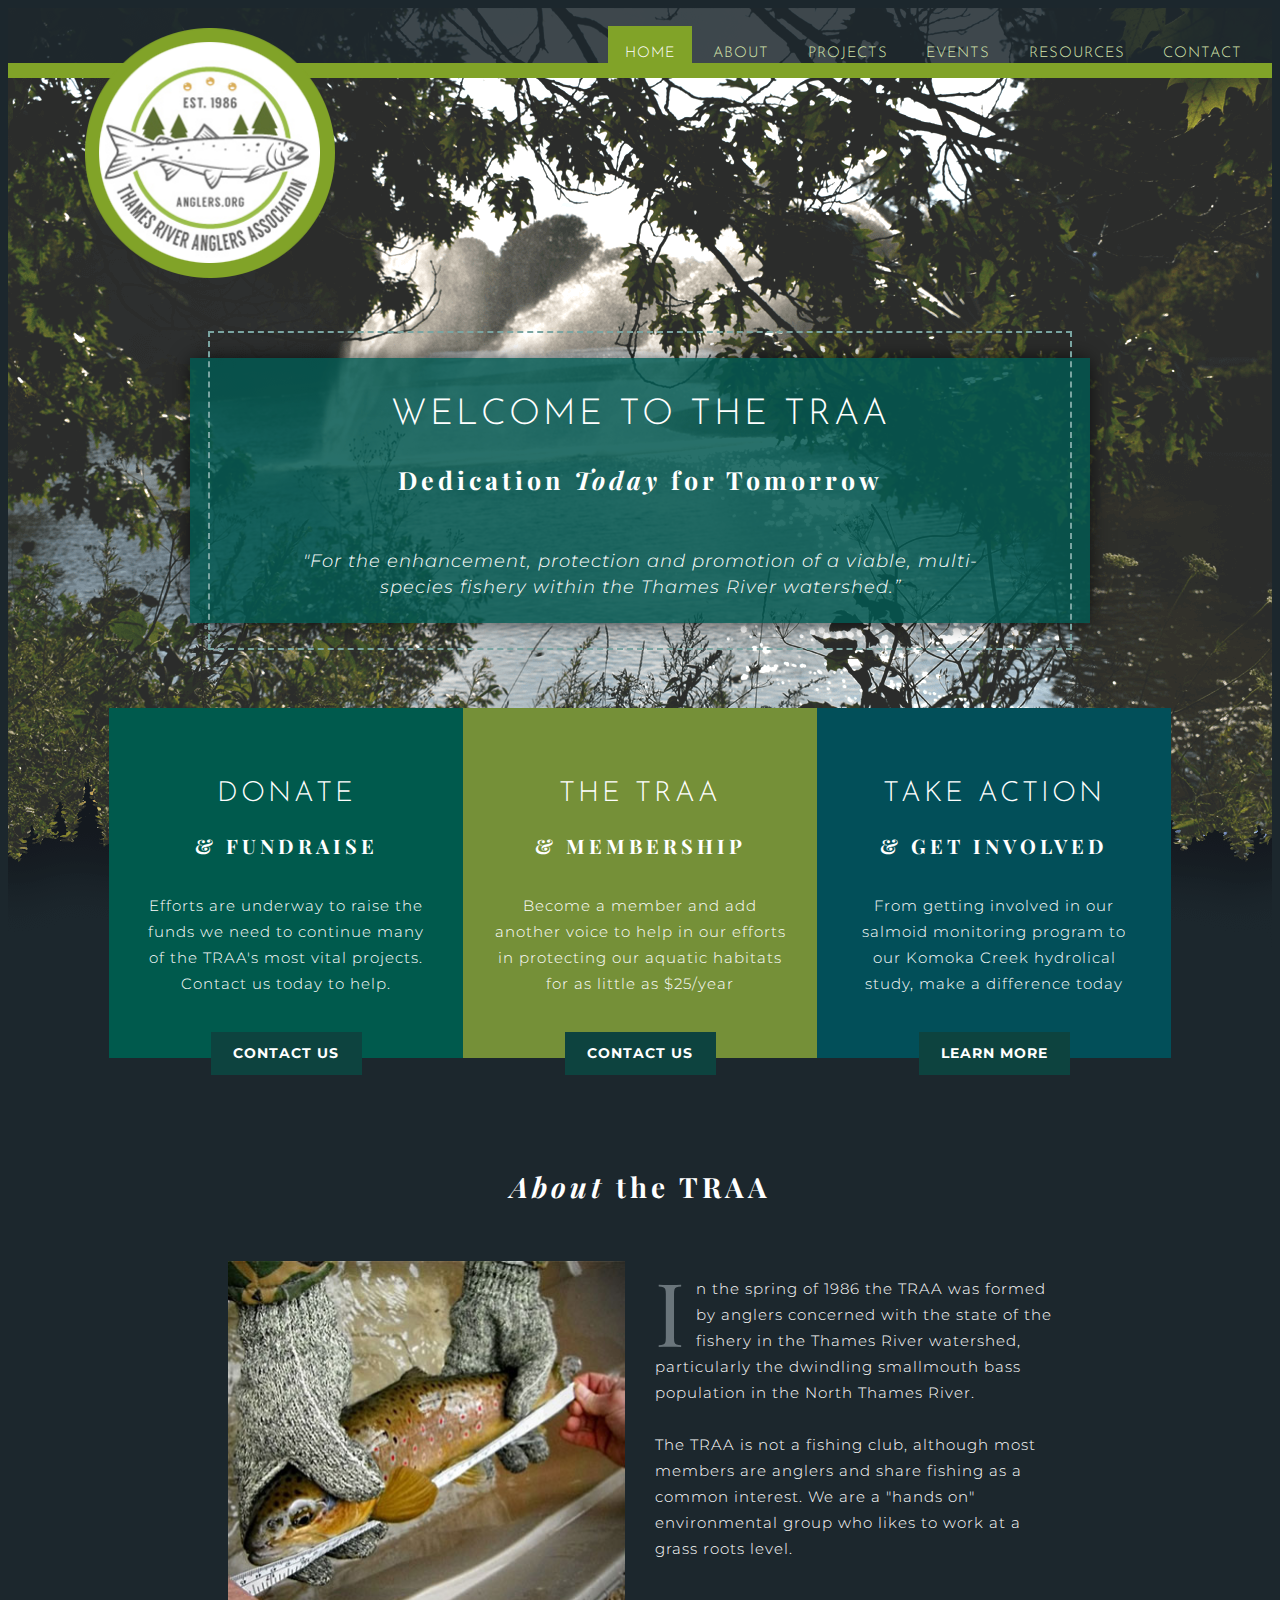
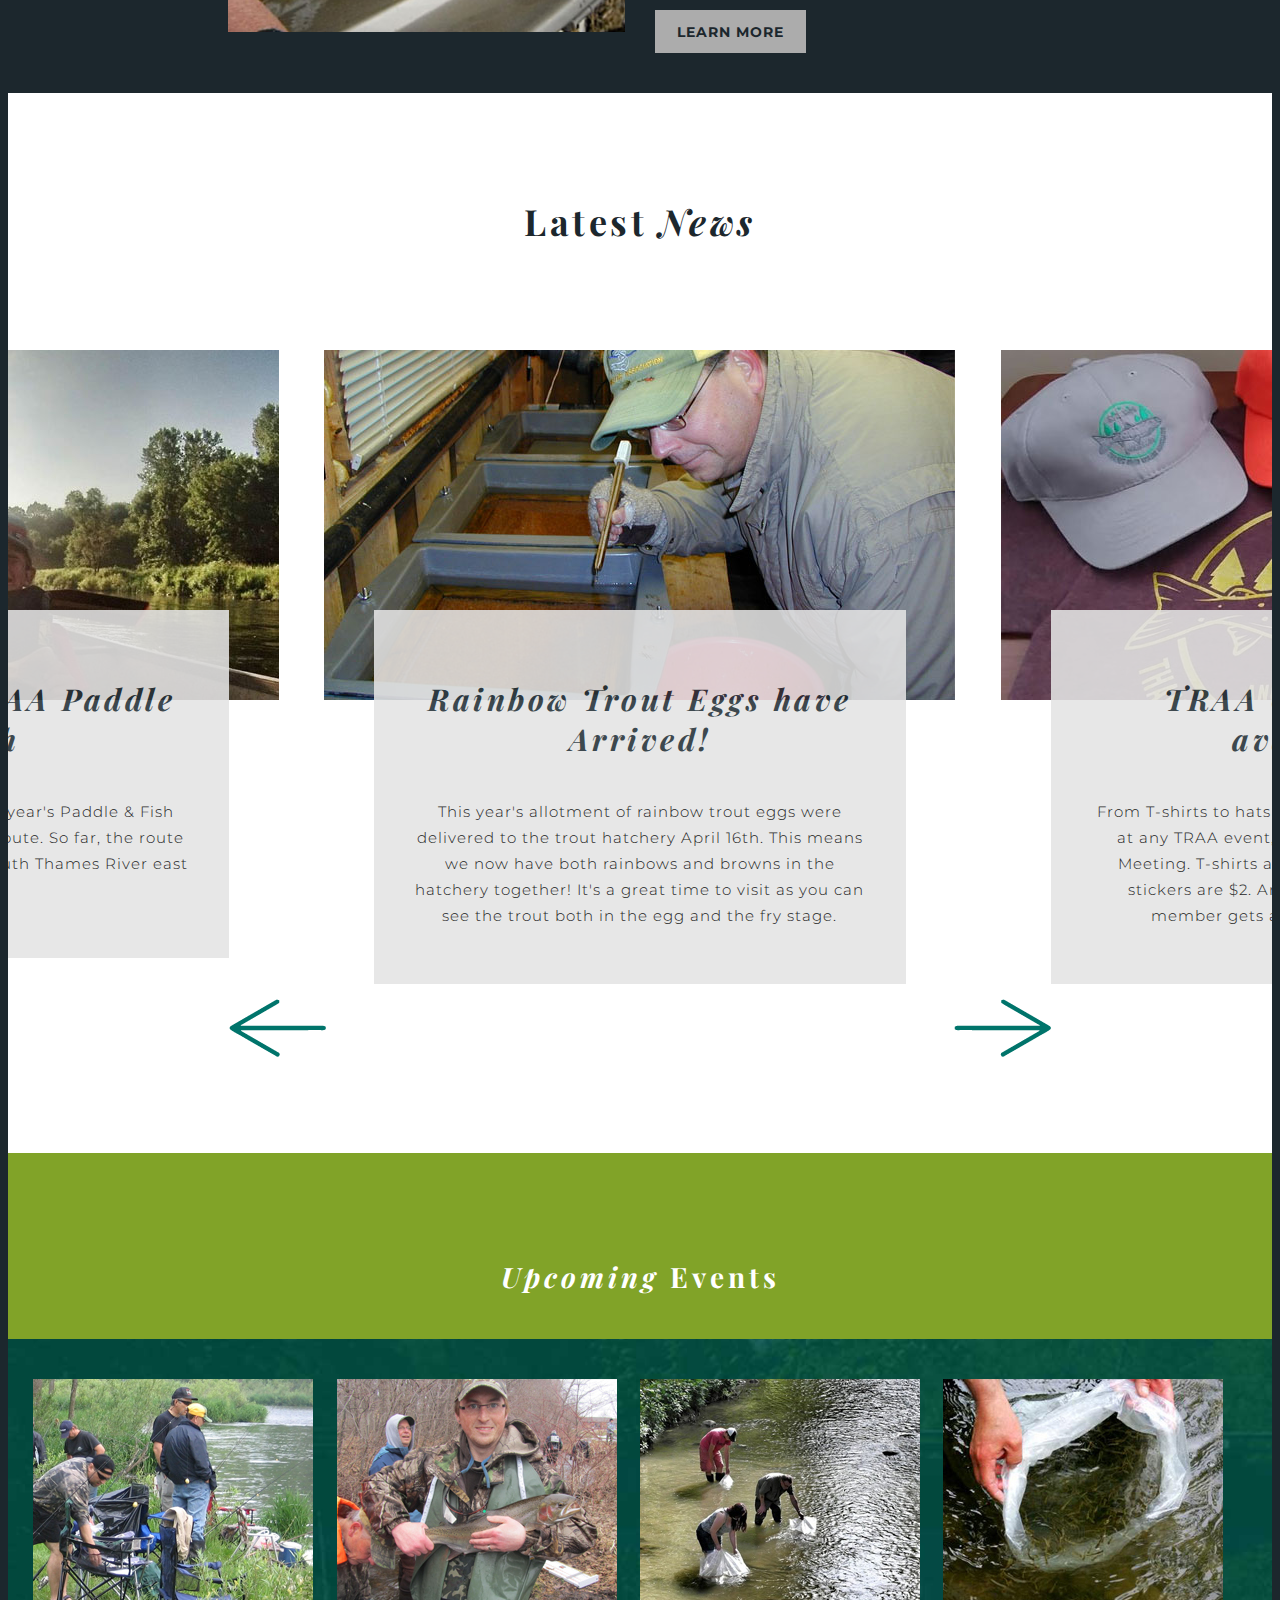
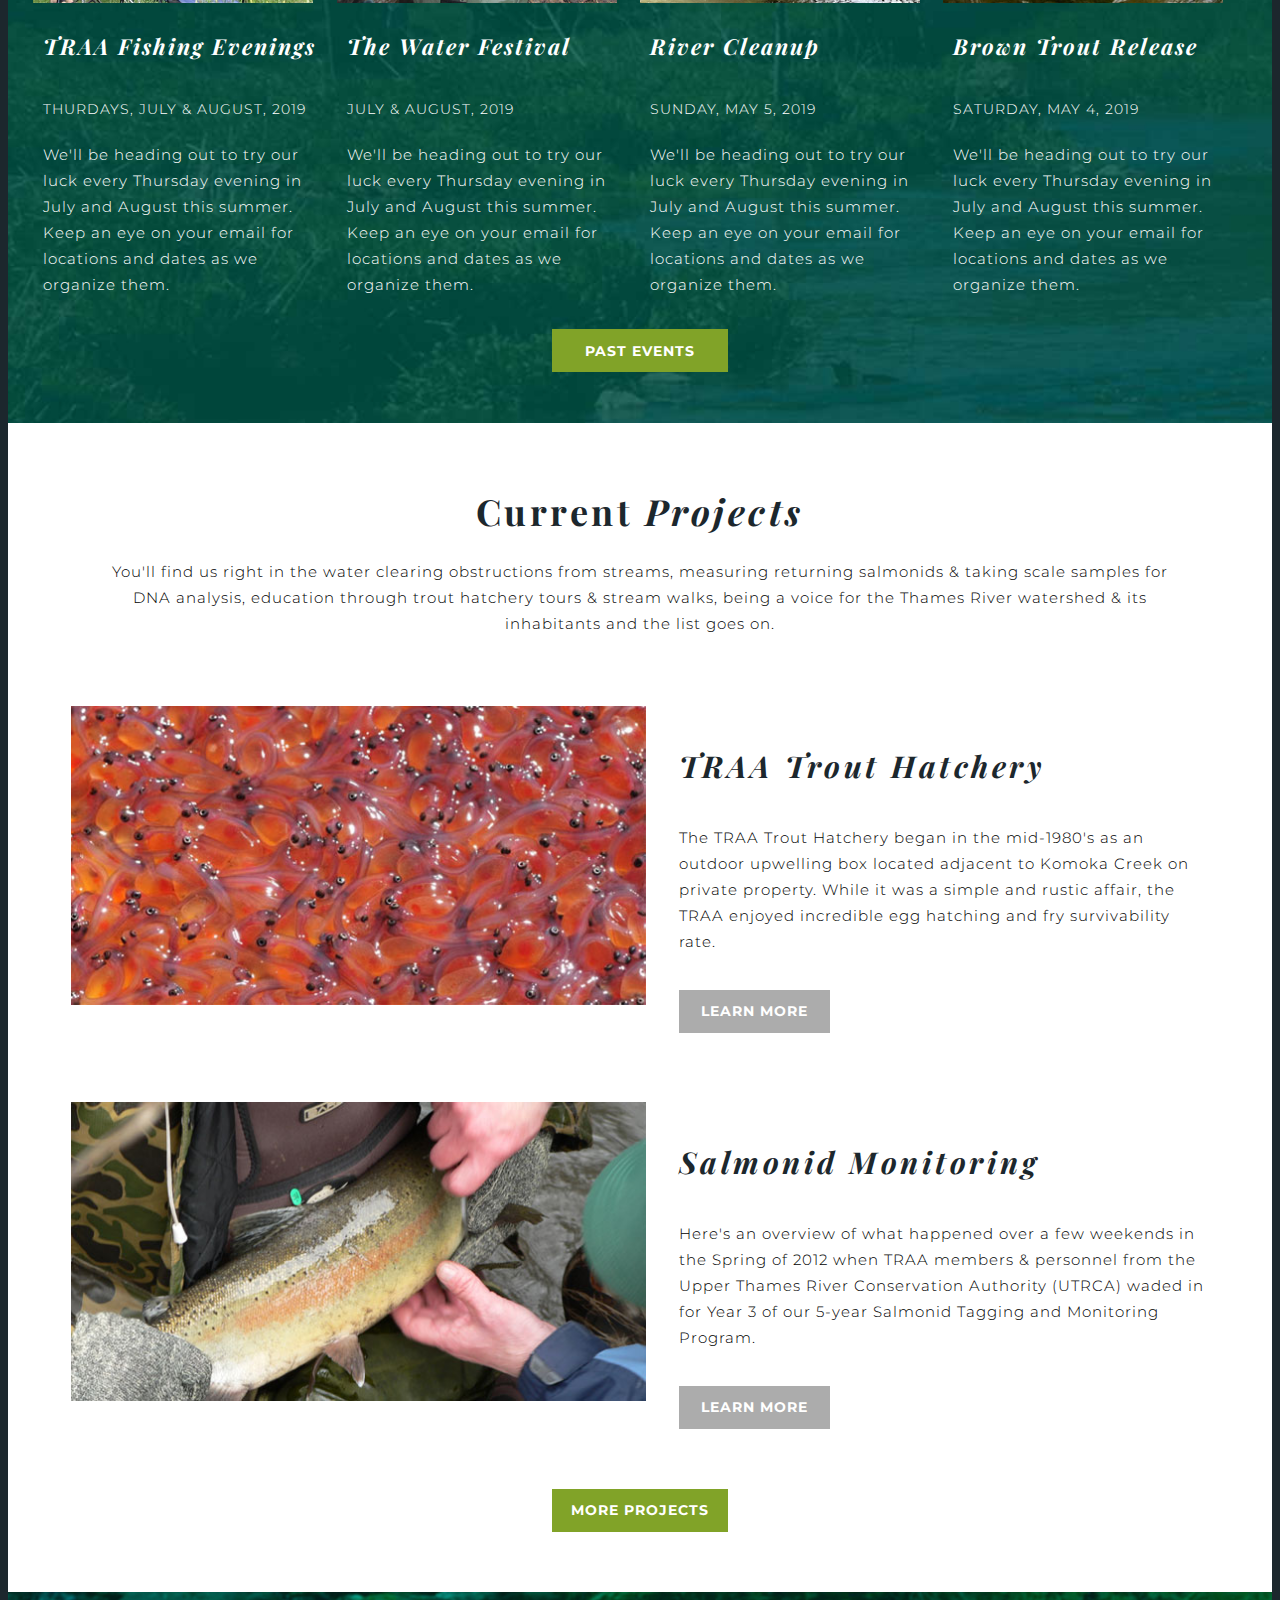
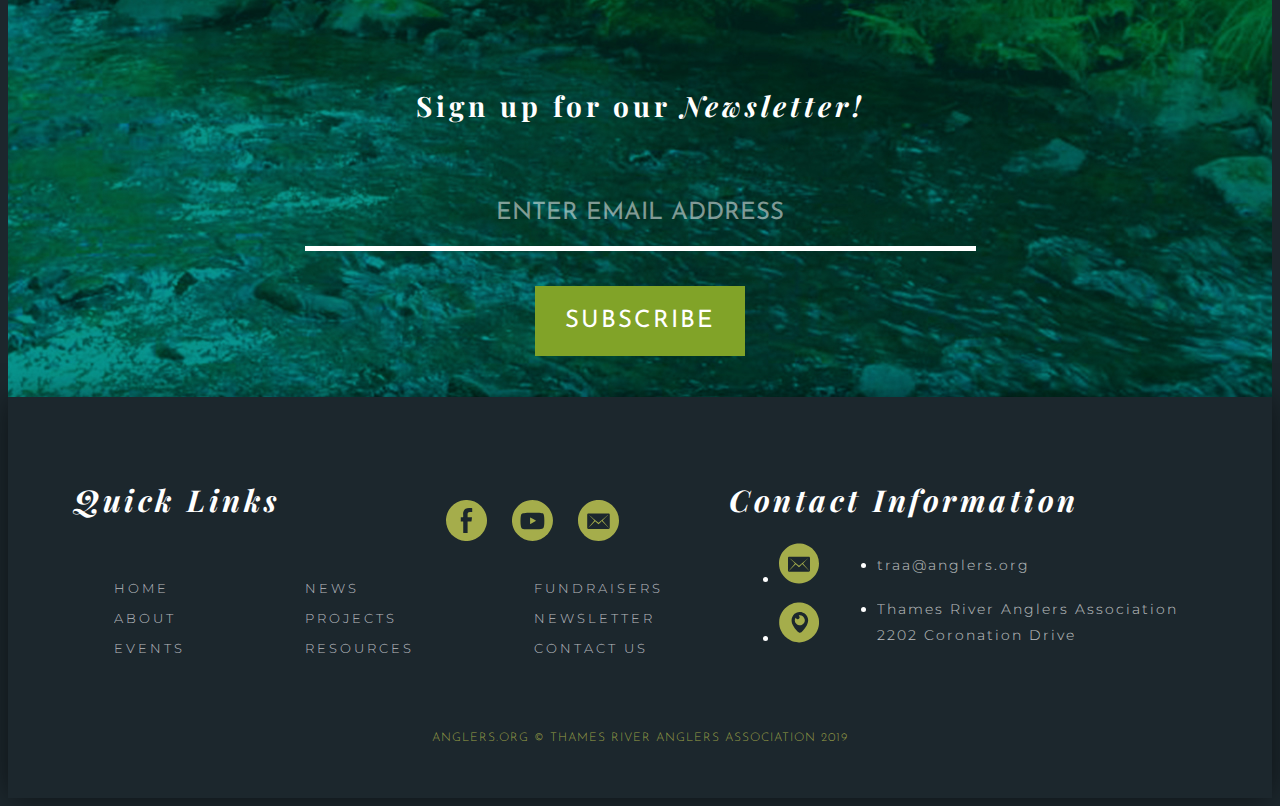
==== commit 837caa25: "Fixing Gallery Responsive Issues" ====
--- a/index.html
+++ b/index.html
@@ -7,9 +7,9 @@
   <title>Thames River Anglers Association</title>
   <link rel="stylesheet" href="css/reset.css">
   <link href="https://fonts.googleapis.com/css?family=Josefin+Sans:300,400|Montserrat:300,300i,400|Playfair+Display:400,400i&display=swap" rel="stylesheet">
-  <link rel="stylesheet" href="css/main.css"> 
+  <link rel="stylesheet" href="css/main.css">
 </head>
- 
+
 <body>
   <main id="wrapper">
     <h1 class="hidden">Thames River Anglers Association</h1>
@@ -23,7 +23,7 @@
           <div id="logo" class="clear">
             <a href="index.html"><img src="images/anglers-logo.png" alt="Anglers logo" ></a>
         </div>
- 
+
         <nav id="nav-mobile">
           <button id="button"></button>
 
@@ -53,7 +53,7 @@
         </nav>
         </nav>
 
-      <section id="tagline">
+      <section id="tagline" class="index-tagline">
         <h1 class="hidden">Welcome Section</h1>
         <article id="tagline-info">
           <h1>WELCOME TO THE TRAA</h1>
@@ -73,7 +73,7 @@
       <section class="call-to-action-Cont" id="cta-donate">
           <h1>DONATE</h1>
           <h2>& FUNDRAISE</h2>
-          <p>Efforts are underway to raise the funds we need to continue many of the TRAA's most vital projects</p>
+          <p>Efforts are underway to raise the funds we need to continue many of the TRAA's most vital projects. Contact us today to help.</p>
           <button class="button cta-button">
             <a href="contact.html">CONTACT US</a>
           </button>
--- a/css/main.css
+++ b/css/main.css
@@ -298,38 +298,21 @@
   flex-direction: column;
 }
 
-.call-to-action-Cont {
-  padding: 30px;
-  text-align: center;
-}
-
-.call-to-action-Cont h1 {
-  padding: 0!important;
-}
-
-.call-to-action-Cont h2 {
-  line-height: 1!important;
-}
-
-.call-to-action-Cont p {
-  color: #ffffff;
-}
-
-.call-to-action p {
-  text-align: center;
-}
-
-#cta-donate {
-  background-color: #007236;
-}
-
-#cta-membership {
-  background-color: #81a328;
-}
-
-#cta-involvement {
-  background-color: #00746b;
-}
+.call-to-action-Cont { padding: 30px; text-align: center; }
+
+.call-to-action-Cont h1 { padding: 0!important; }
+
+.call-to-action-Cont h2 { line-height: 1!important; }
+
+.call-to-action-Cont p { color: #ffffff; }
+
+.call-to-action p { text-align: center; }
+
+#cta-donate { background-color: #005a4d; }
+
+#cta-membership { background-color: #759038; }
+
+#cta-involvement { background-color: #024f59; }
 
 .button {
   width: 151px;
@@ -352,9 +335,7 @@
   outline: 0;
 }
 
-.cta-button {
-  background-color: #477623;
-}
+.cta-button { background-color: #1c272d; }
 
 /* HOME - ABOUT SECTION */
 
@@ -387,13 +368,9 @@
   line-height: 19px;
 }
 
-#about-button {
-  margin-top: 18px;
-}
-
-#about-button a {
-  color: #1c272d;
-}
+#about-button { margin-top: 18px; }
+
+#about-button a { color: #1c272d; }
 
 /* MOBILE HOME - NEWS SECION */
 
@@ -438,10 +415,7 @@
   background-color: #dcdcdc;
 }*/
 
-.news-img img {
-  max-width: 291px;
-  max-height: 263px;
-}
+.news-img img { max-width: 291px; max-height: 263px; }
 
 .news-txt {
   width: 272px;
@@ -461,10 +435,7 @@
   text-align: center;
 }
 
-.news-txt h4 {
-  color: #232f36;
-  line-height: 30px;
-}
+.news-txt h4 { color: #232f36; line-height: 30px; }
 
 .news-Navigation {
   width: 95%;
@@ -475,14 +446,9 @@
   margin: 0 auto;
 }
 
-.arrows {
-  width: 25px;
-  margin-top: -50px;
-}
-
-.arrows img {
-  width: 25px;
-}
+.arrows { width: 25px; margin-top: -50px; }
+
+.arrows img { width: 25px; }
 
 /* MOBILE HOME - PROJECTS */
 #projects-home {
@@ -491,15 +457,9 @@
   padding-top: 40px;
 }
 
-.projects-home-info {
-  width: 85%;
-  margin: 0 auto;
-}
-
-.projects-home-info p {
-  text-align: center;
-  margin-top: 30px;
-}
+.projects-home-info { width: 85%; margin: 0 auto; }
+
+.projects-home-info p { text-align: center; margin-top: 30px; }
 
 .projects-home-Container {
   width: 85%;
@@ -516,9 +476,7 @@
   align-items: center;
 }
 
-.projects-home-img img {
-  max-width: 100%;
-}
+.projects-home-img img { max-width: 100%; }
 
 .projects-home-txt {
   width: 100%;
@@ -529,9 +487,7 @@
   box-sizing: border-box;         /* Opera/IE 8+ */
 }
 
-.project-learnmore {
-  background-color: #3b948d;
-}
+.project-learnmore { background-color: #3b948d; }
 
 .projects-home-button {
   width: 100%;
@@ -547,6 +503,14 @@
   margin-top: 10px;
   background-color: #81a328;
 }
+#projects-button:hover {
+    opacity:0.7;
+    -webkit-transition-duration: 0.5s;
+    -webkit-transition-timing-function: ease-in-out;
+    transition-duration: 0.5s;
+    transition-timing-function: ease-in-out;
+}
+
 
 /* MOBILE HOME - EVENTS SECTION */
 
@@ -582,9 +546,7 @@
   color: #ffffff;
 }
 
-.events-home-Content p {
-  margin-left: 10px;
-}
+.events-home-Content p { margin-left: 10px; }
 
 .events-home-Content h5 {
   margin-left: 10px;
@@ -646,7 +608,7 @@
 
 /* MOBILE ABOUT PAGE BEGINS HERE */
 #about-page-info {
-  width: 308px;
+  width: 320px;
   height: auto;
   position: absolute;
   left: 0;
@@ -661,9 +623,7 @@
   background-color: #1c272d;
 }
 
-.about-page-info-Cont h2 {
-  padding-bottom: 30px !important;
-}
+.about-page-info-Cont h2 { padding-bottom: 30px !important; }
 
 .about-page-info-Cont p {
   color: #ffffff;
@@ -677,29 +637,16 @@
   background-color: #1c262c;
 }
 
-.gallery {
-  width: 100%;
-  height: auto;
-  background-color: #ffffff;
-}
-
-.gallery-Container {
-  width: 100%;
-  display: flex;
-  flex-direction: row;
-  justify-content: flex-start;
-  flex-wrap: wrap;
-}
-
-.gallery-Content {
-  margin-bottom: 5px;
-  flex: 1;
-}
-
-.gallery-Content img {
-  display: block;
-  width: 90%;
-}
+.gallery-Container{
+  margin:0 auto;
+  display:flex;
+  flex-direction:row;
+  flex-wrap:wrap;
+  background-color:#eee;
+ }
+
+.gallery-Content{ margin:0 auto; width:49%; }
+.gallery-Content img{ width:95%; }
 
 #about-mission {
   height: auto;
@@ -768,17 +715,11 @@
   justify-content: space-between;
 }
 
-#volunteer-members-Container {
-  height: auto;
-}
-
-.board-members-Column {
-  width: 230.64px;
-}
-
-.board-members-Content {
-  margin-bottom: 30px;
-}
+#volunteer-members-Container { height: auto; }
+
+.board-members-Column { width: 230.64px; }
+
+.board-members-Content { margin-bottom: 30px; }
 
 .board-members-Content h5 {
   font-family: 'Playfair Display', serif;
@@ -805,14 +746,9 @@
   background-color: #ffffff;
 }
 
-#local-business .mission-info {
-  width: 75%;
-}
-
-#local-business h5 {
-  margin-top: 40px;
-  text-align: center;
-}
+#local-business .mission-info { width: 75%; }
+
+#local-business h5 { margin-top: 40px; text-align: center; }
 
 .local-business-Container {
   width: 80%;
@@ -825,20 +761,11 @@
   align-items: flex-start;
 }
 
-.local-business-Container3 {
-  width: 80%;
-  margin: 0 auto;
-}
-
-.local-business-Content1 {
-  position: relative;
-  margin-bottom: 80px;
-}
-
-.local-business-Content2 {
-  position: relative;
-  margin-bottom: 80px;
-}
+.local-business-Container3 { width: 80%; margin: 0 auto; }
+
+.local-business-Content1 { position: relative; margin-bottom: 80px; }
+
+.local-business-Content2 { position: relative; margin-bottom: 80px; }
 
 .local-business-Content3 {
   position: relative;
@@ -939,6 +866,270 @@
 
 /* MOBILE PROJECTS PAGE */
 
+#current-proj {
+  width: 100%;
+}
+
+.current-proj-Container {
+  width: 85%;
+  margin: 0 auto;
+  padding-top: 55px;
+  display: flex;
+  flex-direction: column;
+}
+
+#current-proj h2 {
+  color: #000000;
+  padding-bottom: 30px;
+}
+
+.current-proj-Content {
+  width: 100%;
+  padding-bottom: 340px;
+  display: flex;
+  flex-direction: column;
+  position: relative;
+
+}
+
+.current-proj-img {
+  width: 100%;
+  height: 290.095px;
+}
+
+.salmonid-image {
+  background: url('../images/projects-salmonid.jpg');
+  background-size: cover;
+  background-position: center;
+}
+
+.trout-image {
+  background: url('../images/projects-trout.jpg');
+  background-size: cover;
+  background-position: center;
+}
+
+.current-proj-txt {
+  width: 90%;
+  position: absolute;
+  left: 0;
+  right: 0;
+  top: 230px;
+  margin-left: auto;
+  margin-right: auto;
+  background-color: #01675f;
+  border-left: solid 20px #025239;
+  padding-top: 25px;
+  padding-left: 15px;
+  padding-right: 30px;
+  padding-bottom: 25px;
+  -webkit-box-sizing: border-box; /* Safari/Chrome, other WebKit */
+  -moz-box-sizing: border-box;    /* Firefox, other Gecko */
+  box-sizing: border-box;         /* Opera/IE 8+ */
+}
+
+.current-proj-txt h1, .past-proj-contTitle h1 {
+  text-align: left;
+  font-size: 18px;
+  line-height: 21px;
+  padding: 0 0 20px 0;
+}
+
+.current-proj-txt p {
+  color: #ffffff;
+}
+
+.current-proj-txt button {
+  background-color: #024624;
+}
+
+#past-proj {
+  width: 100%;
+  background: url('../images/index/index-events-section.jpg');
+  background-size: cover;
+  background-position: center;
+}
+
+.past-proj-title {
+  background-color: #81a328;
+  padding: 30px 0 20px 0;
+}
+
+.past-proj-Container {
+  width: 85%;
+  margin: 0 auto;
+  padding-top: 50px;
+  display: flex;
+  flex-direction: column;
+}
+
+.past-proj-Content {
+  width: 100%;
+  padding-bottom: 130px;
+}
+
+.past-proj-img {
+  width: 100%;
+  height: 235px;
+}
+
+.walleye-image {
+  background: url('../images/project-walleye.jpg');
+  background-size: cover;
+  background-position: center;
+}
+
+.steam-image {
+  background: url('../images/project-steameye.jpg');
+  background-size: cover;
+  background-position: center;
+}
+
+.past-proj-txt {
+  width: 75%;
+  position: absolute;
+  left: 0;
+  right: 0;
+  margin-top: -30px;
+  margin-left: auto;
+  margin-right: auto;
+  padding: 20px 25px;
+  background-color: #01675f;
+  display: flex;
+  flex-direction: row;
+  justify-content: space-between;
+  align-items: center;
+  -webkit-box-sizing: border-box;
+  -moz-box-sizing: border-box;
+  box-sizing: border-box;
+  background-color: #1c272d;
+}
+
+.past-proj-txt h1 {
+  padding: 0;
+}
+
+.past-proj-button {
+  background-color: #81a328;
+  width: 73px;
+  padding: 20px;
+  text-align: center;
+}
+
+.past-proj-button a {
+  color: #1c272d;
+  font-weight: 700;
+}
+
+#salmonid-monitoring {
+  width: 100%;
+  padding-top: 50px;
+  padding-bottom: 70px;
+}
+
+#salmonid-monitoring h3 {
+  width: 80%;
+  line-height: 25px;
+  margin: 0 auto;
+  color: #026158;
+}
+
+.program-gallery {
+  width: 100%;
+  display: flex;
+  flex-direction: row;
+  flex-wrap: wrap;
+  justify-content: space-between;
+  margin-top: 45px;
+}
+
+.program-gallery-img {
+  width: 184.59px;
+  height: 191.28px;
+  margin-bottom: 5px;
+}
+
+.pgi-1 {
+  background: url('../images/project-salmonid1.jpg');
+  background-size: cover;
+  background-position: center;
+}
+
+.pgi-2 {
+  background: url('../images/project-salmonid2.jpg');
+  background-size: cover;
+  background-position: center;
+}
+
+.pgi-3 {
+  background: url('../images/index/index-salmonid3.jpg');
+  background-size: cover;
+  background-position: center;
+}
+
+.pgi-4 {
+  background: url('../images/projects-salmonid.jpg');
+  background-size: cover;
+  background-position: center;
+}
+
+.program-text {
+  width: 75%;
+  margin: 0 auto;
+  margin-top: 50px;
+  margin-bottom: 40px;
+}
+
+.program-text a {
+  color: #71bdb6;
+  text-decoration: none;
+}
+
+.program-vid {
+  width: 85%;
+  margin: 0 auto;
+}
+
+.program-vid iframe {
+  width: 100%;
+}
+
+#stream-rehab {
+  width: 100%;
+}
+
+.stream-rehab-title {
+  background-color: #1a4351;
+  padding-top: 50px;
+  padding-bottom: 80px;
+  position: relative;
+}
+
+.stream-rehab-title p {
+  width: 60%;
+  color: #ffffff;
+  font-style: italic;
+  text-align: center;
+  margin: 0 auto;
+  margin-bottom: 30px;
+}
+
+.stream-rehab-hero {
+  width: 85%;
+  height: 130px;
+  position: absolute;
+  left: 0;
+  right: 0;
+  margin-left: auto;
+  margin-right: auto;
+  background: url('../images/project-steameye.jpg');
+  background-size: cover;
+  background-position: center;
+}
+
+#stream-rehab .program-text {
+  padding-top: 30px;
+}
 
 /*          MOBILE EVENTS PAGE BEGINS HERE    */
 
@@ -1314,10 +1505,16 @@
   opacity:0.9;
 }
 
+/* OTHER MEDIA QUERY */
+@media screen and (min-width:495px) {
+  .current-proj-Content {
+    padding-bottom: 230px;
+  }
+}
 
 /*     TABLET MEDIA QUERY BEGINS    */
 
-@media screen and (min-width: 376px) {
+@media screen and (min-width: 641px) {
 
   body{
     font-size:14px;
@@ -1434,14 +1631,11 @@
 
   /* TABLET HOME PAGE HERE */
 
-  #tagline {
-    height: 220px;
-    width: 699px;
-  }
-
-  #tag-body {
-    width: 625px;
-  }
+  #tagline { height: 220px; width: 699px; }
+
+  #tagline h2{ font-size:25px; }
+
+  #tag-body { width: 625px; }
 
   #call-to-action {
     width: 701px;
@@ -1459,23 +1653,14 @@
     box-sizing: border-box;         /* Opera/IE 8+ */
   }
 
-  .call-to-action-Cont h1 {
-    font-size: 24px;
-  }
-
-  .call-to-action-Cont h2 {
-    font-size: 20px;
-  }  
-
-  .button {
-    bottom: 10px;
-  }
+  .call-to-action-Cont h1 { font-size: 22px; }
+
+  .call-to-action-Cont h2 { font-size: 20px; }
+
+  .button { bottom: 10px; }
 
   /* TABLET HOME PAGE - ABOUT */
-  #about {
-    padding-top: 0;
-    height: 600px;
-  }
+  #about { padding-top: 0; height: 600px; }
 
   .about-Cont {
     width: 535px;
@@ -1484,17 +1669,11 @@
     justify-content: space-between;
   }
 
-  .about-img {
-    flex: 1;
-  } 
-
-  .about-img img {
-    margin: 0;
-  }
-
-  .about-txt {
-    flex: 1;
-}
+  .about-img { flex: 1; }
+
+  .about-img img { margin: 0; }
+
+  .about-txt { flex: 1; }
 
 /* TABLET HOME PAGE - NEWS */
   #news {
@@ -1510,9 +1689,7 @@
     margin-top: -50px;
   }
 
-  .news-Container {
-    width: 100%;
-  }
+  .news-Container { width: 100%; }
 
   .news-Content-Container {
     width: 2030px;
@@ -1534,9 +1711,7 @@
     position: relative;
   }
 
-  .arrows {
-    display: none;
-  }
+  .arrows { display: none; }
 
   .news-Navigation-Desktop {
     width: 65%;
@@ -1552,10 +1727,7 @@
     background-color: #dcdcdc;
   }
 
-  .news-img img {
-    max-width: 100%;
-    max-height: 100%;
-  }
+  .news-img img { max-width: 100%; max-height: 100%; }
 
   .news-txt {
     width: 532px;
@@ -1575,10 +1747,7 @@
     text-align: center;
   }
 
-  .news-txt h4 {
-    color: #232f36;
-    line-height: 40px;
-  }
+  .news-txt h4 { color: #232f36; line-height: 40px; }
 
   #news-Navigation {
     width: 1076px;
@@ -1588,9 +1757,7 @@
     justify-content: flex-end;
   }
 
-  .leftArrow {
-    margin-right: 50px;
-  }
+  .leftArrow { margin-right: 50px; }
 
   /* TABLET HOME - EVENTS */
   #events-home {
@@ -1626,9 +1793,7 @@
     flex: 1;
   }
 
-  .events-home-Content p {
-    margin-left: 10px;
-  }
+  .events-home-Content p { margin-left: 10px; }
 
   .events-home-Content h5 {
     margin-left: 10px;
@@ -1653,10 +1818,7 @@
     margin-bottom: 13px;
   }
 
-  .events-home-button {
-    text-align: center;
-    margin-top: 30px;
-  }
+  .events-home-button { text-align: center; margin-top: 30px; }
 
   #events-button {
     width: 176px;
@@ -1666,66 +1828,36 @@
     background-color: #81a328;
   }
 
-  #events-home-button a {
-    text-align: center;
-  }
+  #events-home-button a { text-align: center; }
 
   /* TABLET HOME - PROJECTS */
 
-  #projects-home {
-    height: auto;
-  } 
-
-  .projects-home-Container {
-    height: auto;
-  }
-
-  .projects-home-Content {
-    margin-top: 50px;
-  }
-
-  .projects-home-img, .projects-home-img img {
-    width: 100%;
-  }
-
-  .projects-home-txt {
-    padding-bottom: 0;
-    height: auto;
-  }
+  #projects-home { height: auto; }
+
+  .projects-home-Container { height: auto; }
+
+  .projects-home-Content { margin-top: 50px; }
+
+  .projects-home-img, .projects-home-img img { width: 100%; }
+
+  .projects-home-txt { padding-bottom: 0; height: auto; }
 
   /* TABLET ABOUT PAGE HERE */
-  #about-page-info {
-    width: 554.99px;
-    margin-top: -400px;
-  }
-
-  .about-page-info-bg {
-    height: 200px;
-  }
-
-  .about-mission-Container {
-    width: 65%;
-  }
-
-  #board-members h2 {
-    width: auto;
-  }
-
-  .about-mission-Container h3 {
-    padding-bottom: 0;
-  }
-
-  .board-members-Container {
-    flex-direction: row;
-  }
-
-  .board-members-Column {
-    width: 200px;
-  }
-
-  .board-members-Content h6, .board-members-Content h5 {
-    line-height: 32px;
-  }
+  #about-page-info { width: 554.99px; margin-top: -400px; }
+
+  .about-page-info-bg { height: 200px; }
+
+  .about-mission-Container { width: 65%; }
+
+  #board-members h2 { width: auto; }
+
+  .about-mission-Container h3 { padding-bottom: 0; }
+
+  .board-members-Container { flex-direction: row; }
+
+  .board-members-Column { width: 200px; }
+
+  .board-members-Content h6, .board-members-Content h5 { line-height: 32px; }
 
   .local-business-Container {
     width: 90%;
@@ -1733,28 +1865,15 @@
     justify-content: center;
   }
 
-  .local-business-Container3 {
-    max-width: 80%;
-  }
-
-  #local-business .mission-info {
-    width: 65%;
-  }
-
-  .local-business-Content1 {
-    margin-bottom: 40px;
-    margin-left: 10px;
-  }
-
-  .local-business-Content2 {
-    margin-bottom: 20px;
-    margin-left: 10px;
-  }
-
-  .local-business-Content3 {
-    width: 100%;
-    margin: initial;
-  }
+  .local-business-Container3 { max-width: 80%; }
+
+  #local-business .mission-info { width: 65%; }
+
+  .local-business-Content1 { margin-bottom: 40px; margin-left: 10px; }
+
+  .local-business-Content2 { margin-bottom: 20px; margin-left: 10px; }
+
+  .local-business-Content3 { width: 100%; margin: initial; }
 
   .local-business-logo {
     top: -40px;
@@ -1792,23 +1911,97 @@
     padding-left: 150px;
   }
 
-  .first-row {
-    height: 380px;
-  }
-
-  .second-row {
-    height: 280px;
-  }
+  .first-row { height: 380px; }
+
+  .second-row { height: 280px; }
+
+  /* TABLET ABOUT PAGE HERE  */
+
+  .gallery {
+    width: 100%;
+    height: auto;
+    background-color: #ffffff;
+  }
+
+  .gallery-Container {
+    width: 100%;
+    display: flex;
+    flex-direction: row;
+    justify-content: flex-start;
+    flex-wrap: wrap;
+  }
+
+  .gallery-Content { margin-bottom: 5px; flex: 1; }
+
+  .gallery-Content img { display: block; width: 90%; }
+
+
+  /* TABLET PROJECTS PAGE HERE */
+  #current-proj { padding-bottom: 100px; }
+
+  #current-proj h2{ padding-bottom: 0; }
+
+  .current-proj-Content {
+    flex-direction: row;
+    padding-bottom: initial;
+    margin-top: 80px;
+  }
+
+  .current-proj-img {
+    width: 70%;
+    height: 450px;
+  }
+
+  .current-proj-txt {
+    width: 50%;
+    left: initial;
+    top: 60px;
+    right: 0;
+    padding: 20px;
+  }
+
+  .current-proj-txt h1 {
+    font-size: 24px;
+    line-height: 30px;
+    width: 60%;
+    padding-bottom: 10px;
+    padding-right: 30px;
+  }
+
+  .current-proj-txt p { font-size: 13px; line-height: 21px; }
+
+  #current-proj-Content-Trout { flex-direction: row-reverse; }
+
+  #current-proj-txt-Trout { right: initial; left: 0; }
+
+  .past-proj-Content { padding-bottom: 200px; }
+
+  .past-proj-Container { width: 65%; }
+
+  .past-proj-txt { width: 60%; }
+
+  .past-proj-contTitle { width: 60%; }
+
+  .past-proj-contTitle h1 { font-size: 31px; line-height: 41px; }
+
+  .past-proj-button { flex: 1; }
+
+  .stream-rehab-hero { height: 287px;}
+
+  .program-text {width: 55%;}
+
+  #stream-rehab { padding-bottom: 50px; }
+
+  .stream-rehab-title h2 { padding-bottom: 40px; }
+
+  #stream-rehab .program-text { padding-top: 210px; }
+
 
   /*       TABLET EVENTS PAGE HERE    */
 
-  #events-new{
-    width:400px;
-  }
-
-  #events-new img{
-    width:400px;
-  }
+  #events-new{ width:400px; }
+
+  #events-new img{ width:400px; }
 
   /*       TABLET RESOURCES PAGE HERE    */
 
@@ -1816,9 +2009,7 @@
 
   .resources h2{ font-size:24px; }
 
-  #resource-conserve, #resource-fishing{
-    width:90%;
-  }
+  #resource-conserve, #resource-fishing{ width:90%; }
 
   #resource-retailers{ display:block; }
 
@@ -1908,26 +2099,15 @@
 }
 
 /*     OTHER MEDIA QUERY BEGINS HERE   */
-
-@media screen and (min-width:1000px) {
-  .local-business-Container {
-    width: 90%;
-  }
-
-  .local-business-Container3 {
-    max-width: 60%;
-  }
-}
-
-@media screen and (min-width:1156px) {
-  .local-business-Container {
-    width: 80%;
+@media screen and (min-width:900px) {
+  .past-proj-contTitle {
+    width: 55%;
   }
 }
 
 /*     DESKTOP MEDIA QUERY BEGINS    */
 
-@media screen and (min-width:769px) {
+@media screen and (min-width:961px) {
 
   body{
     font-family: 'Montserrat', sans-serif;
@@ -1996,6 +2176,14 @@
   }
 
   a, a:link, a:visited, a:hover{ color:#71bdb6; text-decoration:none; }
+
+  .button:hover{
+    opacity:0.7;
+    -webkit-transition-duration: 0.5s;
+    -webkit-transition-timing-function: ease-in-out;
+    transition-duration: 0.5s;
+    transition-timing-function: ease-in-out;
+  }
 
 
   /*              DESKTOP MAIN HEADER HERE               */
@@ -2094,6 +2282,7 @@
     margin:0 auto;
     height:265px;
     width:900px;
+    margin-top:280px;
     margin-bottom:95px;
     background-color: #cccccc;
     background-color:rgb(2, 87, 80, .85);
@@ -2109,6 +2298,9 @@
     border-width:2px;
     border-color:#7aa5a2;
   }
+
+  #tagline-info h2{ font-size:25px; margin-top:-10px; }
+  #tagline-info p{ font-size:18px; margin-top:-10px;}
 
   #tag-body{
     font-family:'Montserrat', sans-serif;
@@ -2125,9 +2317,10 @@
 
   /*          DESKTOP HOME PAGE STARTS HERE        */
   /*          DESKTOP CALL TO ACTION               */
+
   #call-to-action {
     width: 1062px;
-    height: 
+    height:
     339px;
     position: absolute;
     left: 0;
@@ -2147,29 +2340,13 @@
     box-sizing: initial;
   }
 
-  .call-to-action-Cont h2 {
-    padding-bottom: 20px !important;
-  }
-
-  .call-to-action-Cont p {
-    color: #ffffff;
-  }
-
-  .call-to-action p {
-    text-align: center;
-  }
-
-  #cta-donate {
-    background-color: #007236;
-  }
-
-  #cta-membership {
-    background-color: #81a328;
-  }
-
-  #cta-involvement {
-    background-color: #00746b;
-  }
+  .call-to-action-Cont h1 { font-size:28px; }
+
+  .call-to-action-Cont h2 { padding-bottom: 20px !important; }
+
+  .call-to-action-Cont p { color: #ffffff; }
+
+  .call-to-action p { text-align: center; }
 
   .button {
     width: 151px;
@@ -2192,11 +2369,18 @@
     outline: 0;
   }
 
-  .cta-button {
-    background-color: #477623;
+  .cta-button { background-color: #0d433f; }
+
+  .cta-button:hover {
+    opacity:0.7;
+    -webkit-transition-duration: 0.5s;
+    -webkit-transition-timing-function: ease-in-out;
+    transition-duration: 0.5s;
+    transition-timing-function: ease-in-out;
   }
 
   /*          DESKTOP ABOUT SECTION               */
+
   #about {
     width: 100%;
     height: 550px;
@@ -2213,28 +2397,108 @@
     justify-content: space-between;
   }
 
-  .about-img img {
-    width: 100%;
-    height: 100%;
-    margin-top: 0;
-  }
-
-  .about-txt {
-    padding-left: 30px;
-  }
-
-  .about-txt p {
-    color: #ffffff;
-    line-height: 26px;
-  }
-
-  #about-button {
-    margin-top: 18px;
-  }
-
-  #about-button a {
-    color: #1c272d;
-  }
+  .about-img img { width: 100%; height: 100%; margin-top: 0; }
+
+  .about-txt { padding-left: 30px; }
+
+  .about-txt p { color: #ffffff; line-height: 26px; }
+
+  #about-button { margin-top: 18px; }
+
+  #about-button:hover {
+    opacity:0.7;
+    -webkit-transition-duration: 0.5s;
+    -webkit-transition-timing-function: ease-in-out;
+    transition-duration: 0.5s;
+    transition-timing-function: ease-in-out;
+  }
+
+  #about-button a { color: #1c272d; }
+
+  /* HOMEPAGE UPCOMING EVENTS SECTION */
+
+  #events-home{ margin:0 auto; height:870px; background-size:cover;}
+
+  .events-home-Container{
+    margin:0 auto;
+    width:96%;
+    max-width:1280px;
+    display:flex;
+    flex-wrap:nowrap;
+    padding-top:40px;
+  }
+  .events-home-Content{ margin:0 auto; width:250px; }
+  .events-home-img img{ width:280px; }
+  .events-home-Content h5{ margin-top:30px; }
+  .events-home-aside{  margin-bottom:20px; }
+  .events-home-Content p{ width:280px; }
+  .events-home-button{ margin:0 auto 0 auto; margin-top:-440px;}
+
+  /* DESKTOP HOMEPAGE PROJECTS SECTION */
+
+  #projects-home{ margin-bottom:20px; }
+
+  .projects-home-Container{ width:90%; max-width:1180px; margin-bottom:50px;}
+  .projects-home-Content { display:flex; flex-direction:row; }
+
+  .projects-home-img{ width:575px; }
+  .projects-home-txt{ width:530px; }
+
+  /* DESKTOP ABOUT PAGE */
+
+  .gallery-Content{
+    margin:0 auto;
+    width:100%;
+    display:flex;
+    flex-direction:row;
+    justify-content:space-between;
+  }
+  .gallery-Content img{ margin:0 auto; }
+
+
+  /* DESKTOP PROJECTS PAGE */
+  .current-proj-txt {
+    width: 45%;
+    padding: 40px 45px;
+    top: initial;
+    bottom: 50px;
+  }
+
+  .current-proj-txt h1 { font-size: 30px; line-height: 41px; }
+
+  .current-proj-img { height: 700px; }
+
+  .past-proj-Container {
+    width: 70%;
+    flex-direction: row;
+    justify-content: space-between;
+  }
+
+  .past-proj-Content { width: 45%; padding-bottom: 60px; }
+
+  .past-proj-txt h1{ font-size:24px; }
+
+  .past-proj-img { height: 350px; }
+
+  .past-proj-txt { width: 90%; position: initial; }
+
+  .past-proj-button a { color: #1c272d!important; }
+
+  #salmonid-monitoring { padding-top: 90px; }
+
+  .program-gallery { margin-top: 80px; }
+
+  .program-gallery-img{ width:24%; }
+
+  .program-text { width: 40%; }
+
+  .stream-rehab-title p { width: 50%; }
+
+  .stream-rehab-hero { height: 473px; }
+
+  #stream-rehab .program-text { padding-top: 410px; }
+
+  /* DESKTOP EVENTS */
 
   #events-upcoming{
     margin:0 auto;
@@ -2588,21 +2852,32 @@
     color:#a5ad4b;
     opacity:0.9;
   }
-
 }
 
 /*   DESKTOP QUERY FIXES  */
 
 @media screen and (min-width:970px) {
 
-
-  /*  CONTACT PAGE FIXES  */
-
   #contact-meet { border-left:2px solid #e1e1e1; }
 
   #contact-mail{ border-right:2px solid #e1e1e1; }
 
   #contact-map{ display:unset; }
 
-
-}
+}
+
+@media screen and (min-width:1000px) {
+  .local-business-Container {
+    width: 90%;
+  }
+
+  .local-business-Container3 {
+    max-width: 60%;
+  }
+}
+
+@media screen and (min-width:1156px) {
+  .local-business-Container {
+    width: 80%;
+  }
+}
